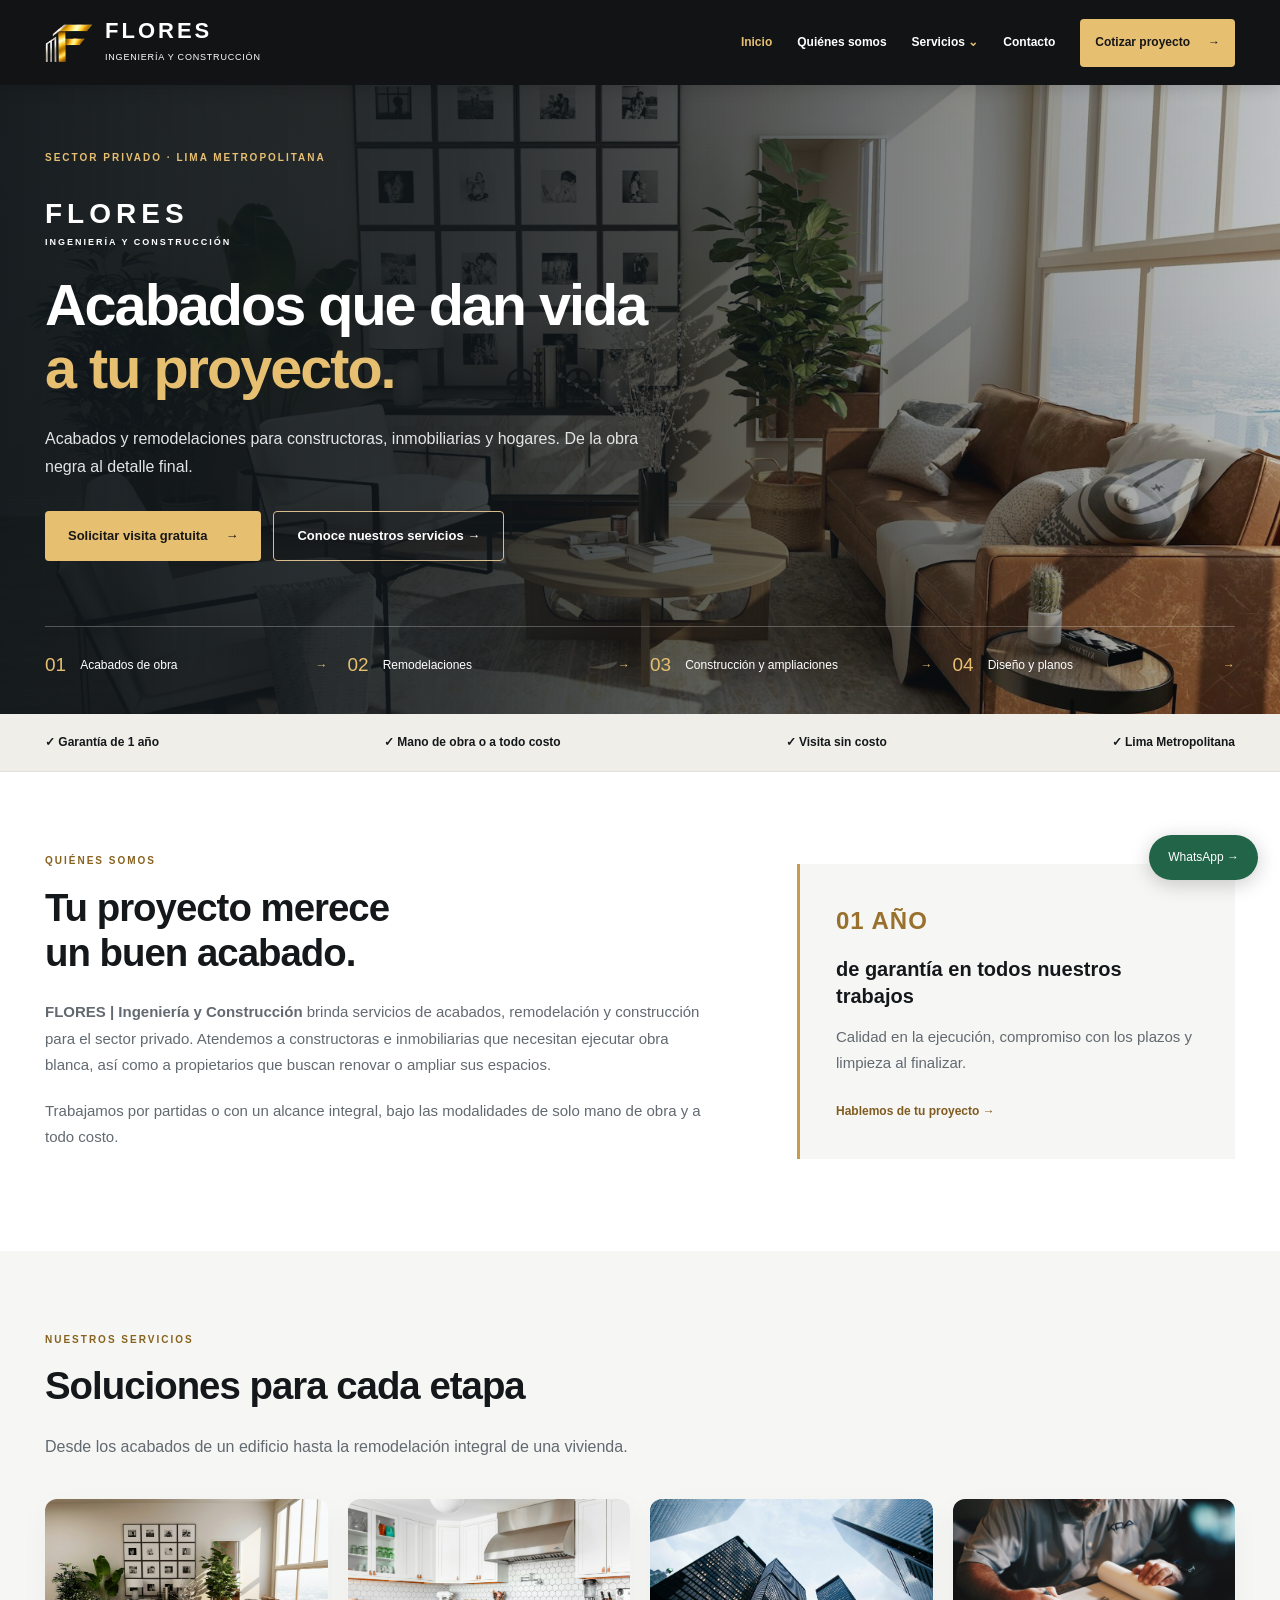
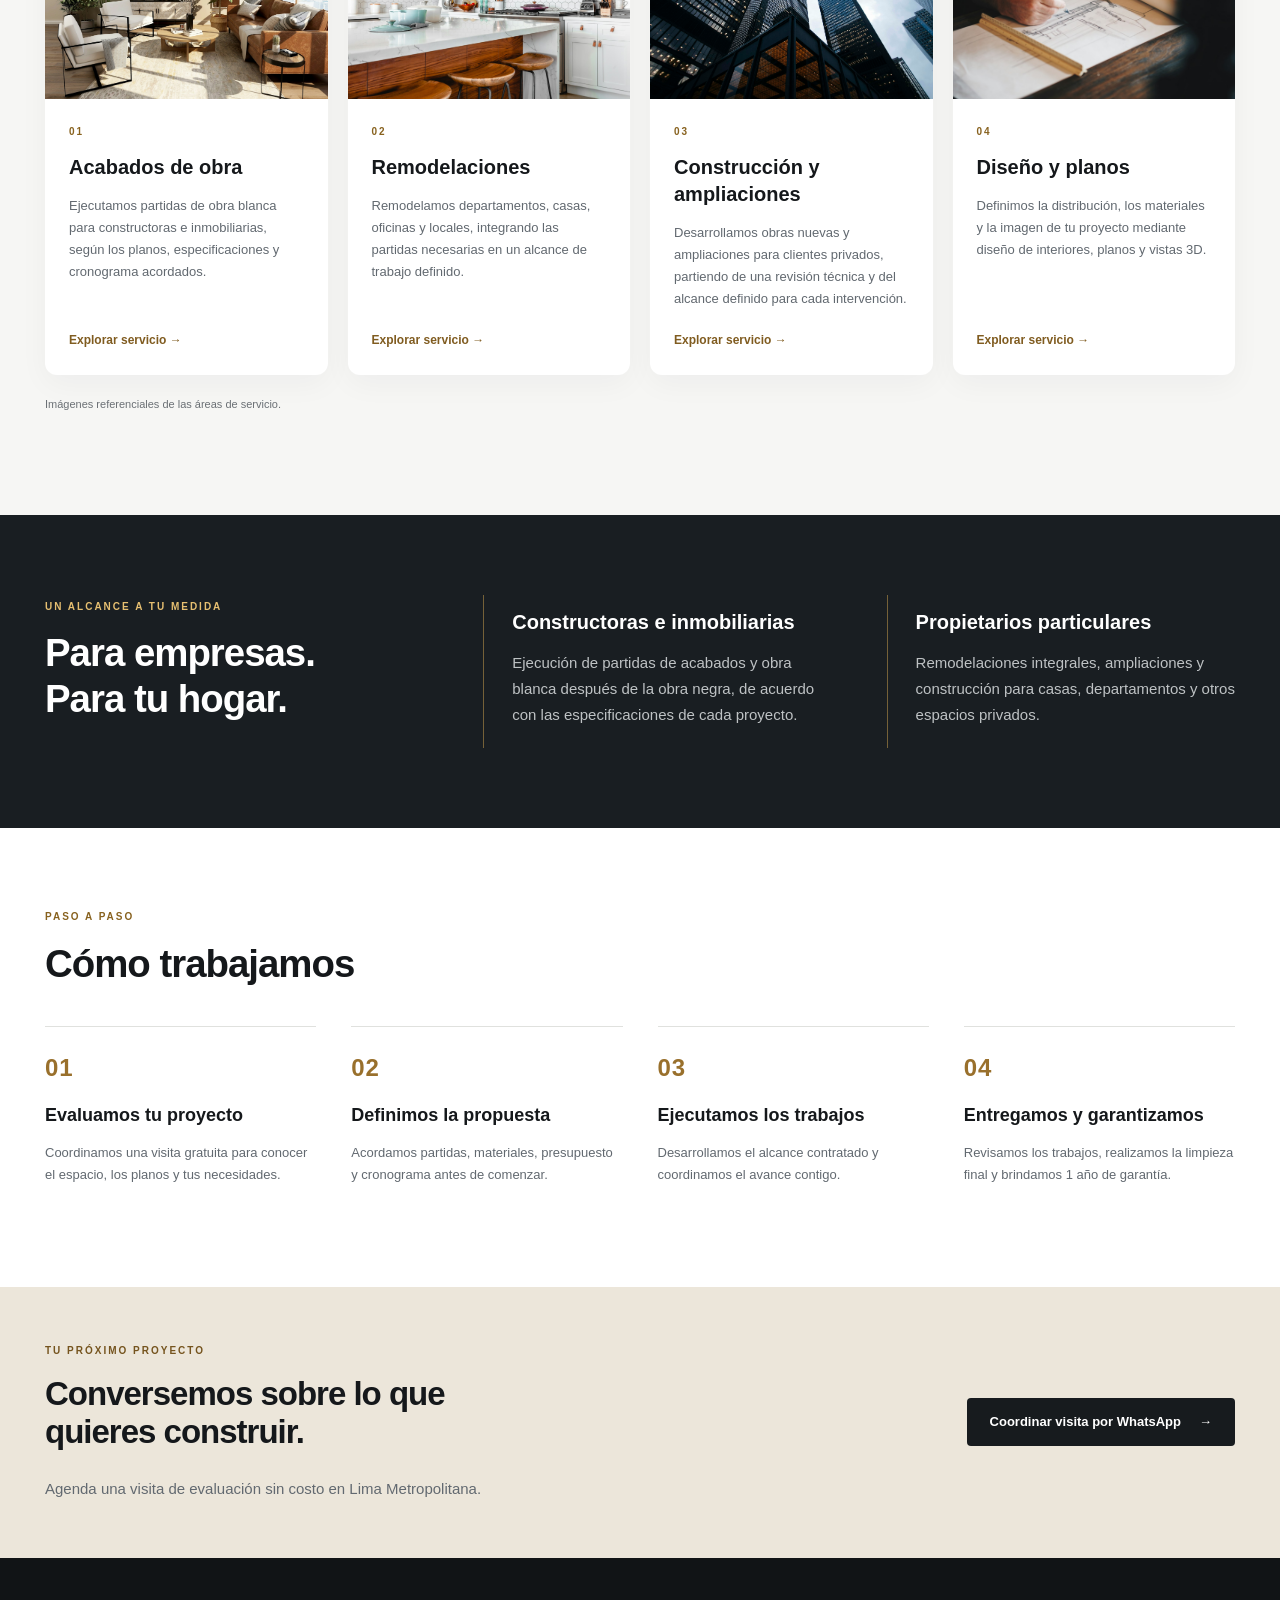
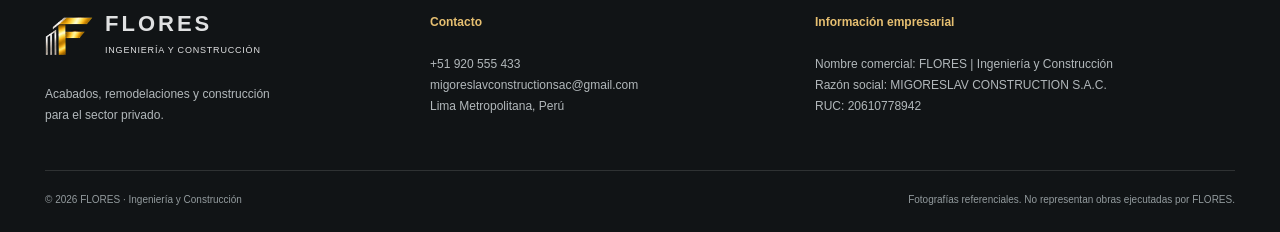
==== index.html @ 744d258e "Add files via upload" ====
<!doctype html><html lang="es"><head><meta charset="utf-8"><meta name="viewport" content="width=device-width, initial-scale=1"><meta name="theme-color" content="#15181b"><title>Acabados y remodelaciones en Lima | FLORES Ingeniería y Construcción</title><meta name="description" content="Acabados de obra, remodelaciones y construcción en Lima Metropolitana. Mano de obra o a todo costo. Visita gratuita y garantía de 1 año."><link rel="icon" href="assets/favicon.png"><link rel="stylesheet" href="styles.css"><script src="script.js" defer></script></head><body><a class="skip" href="#contenido">Saltar al contenido</a><header><div class="wrap nav"><a class="brand" href="index.html" aria-label="FLORES, inicio"><img src="assets/logo-f-isotipo.webp" alt="Isotipo original de FLORES" width="48" height="56"><span><b>FLORES</b><small>INGENIERÍA Y CONSTRUCCIÓN</small></span></a><button class="menu" aria-expanded="false" aria-controls="nav" aria-label="Abrir menú">☰</button><nav id="nav" aria-label="Navegación principal"><a href="index.html" aria-current=page>Inicio</a><a href="index.html#nosotros">Quiénes somos</a><details><summary>Servicios</summary><div class="dropdown"><a href="acabados.html">Acabados de obra</a><a href="remodelaciones.html">Remodelaciones</a><a href="construccion.html">Construcción y ampliaciones</a><a href="diseno.html">Diseño y planos</a></div></details><a href="contacto.html" >Contacto</a><a class="btn gold small" href="https://wa.me/51920555433?text=Hola%2C%20quisiera%20coordinar%20una%20visita%20gratuita%20para%20mi%20proyecto." target="_blank" rel="noopener noreferrer">Cotizar proyecto <span aria-hidden="true">→</span></a></nav></div></header><main id="contenido"><section class="hero" style="--photo:url(assets/interior.jpg)"><div class="wrap hero-inner"><span class="eyebrow">SECTOR PRIVADO · LIMA METROPOLITANA</span><div class="hero-brand">FLORES<small>INGENIERÍA Y CONSTRUCCIÓN</small></div><h1>Acabados que dan vida<br><em>a tu proyecto.</em></h1><p>Acabados y remodelaciones para constructoras, inmobiliarias y hogares. De la obra negra al detalle final.</p><div class="actions"><a class="btn gold" href="https://wa.me/51920555433?text=Hola%2C%20quisiera%20coordinar%20una%20visita%20gratuita%20para%20mi%20proyecto." target="_blank" rel="noopener noreferrer">Solicitar visita gratuita <span aria-hidden="true">→</span></a><a class="btn outline" href="#servicios">Conoce nuestros servicios →</a></div><div class="hero-tags"><a href="acabados.html"><span>01</span>Acabados de obra <b>→</b></a><a href="remodelaciones.html"><span>02</span>Remodelaciones <b>→</b></a><a href="construccion.html"><span>03</span>Construcción y ampliaciones <b>→</b></a><a href="diseno.html"><span>04</span>Diseño y planos <b>→</b></a></div></div></section><div class="trust"><div class="wrap"><span>✓ Garantía de 1 año</span><span>✓ Mano de obra o a todo costo</span><span>✓ Visita sin costo</span><span>✓ Lima Metropolitana</span></div></div><section class="section" id="nosotros"><div class="wrap about"><div><span class="eyebrow dark">QUIÉNES SOMOS</span><h2>Tu proyecto merece<br>un buen acabado.</h2><p><strong>FLORES | Ingeniería y Construcción</strong> brinda servicios de acabados, remodelación y construcción para el sector privado. Atendemos a constructoras e inmobiliarias que necesitan ejecutar obra blanca, así como a propietarios que buscan renovar o ampliar sus espacios.</p><p>Trabajamos por partidas o con un alcance integral, bajo las modalidades de solo mano de obra y a todo costo.</p></div><aside><span class="number">01 AÑO</span><h3>de garantía en todos nuestros trabajos</h3><p>Calidad en la ejecución, compromiso con los plazos y limpieza al finalizar.</p><a class="more" href="contacto.html">Hablemos de tu proyecto →</a></aside></div></section><section class="section soft" id="servicios"><div class="wrap"><span class="eyebrow dark">NUESTROS SERVICIOS</span><h2>Soluciones para cada etapa</h2><p class="intro">Desde los acabados de un edificio hasta la remodelación integral de una vivienda.</p><div class="cards"><a class="card" href="acabados.html"><img src="assets/interior.jpg" alt="Fotografía referencial de acabados de obra" width="800" height="600" loading="lazy"><div class="card-body"><span class="eyebrow dark">01</span><h3>Acabados de obra</h3><p>Ejecutamos partidas de obra blanca para constructoras e inmobiliarias, según los planos, especificaciones y cronograma acordados.</p><span class="more">Explorar servicio →</span></div></a><a class="card" href="remodelaciones.html"><img src="assets/cocina.jpg" alt="Fotografía referencial de remodelaciones" width="800" height="600" loading="lazy"><div class="card-body"><span class="eyebrow dark">02</span><h3>Remodelaciones</h3><p>Remodelamos departamentos, casas, oficinas y locales, integrando las partidas necesarias en un alcance de trabajo definido.</p><span class="more">Explorar servicio →</span></div></a><a class="card" href="construccion.html"><img src="assets/edificio.jpg" alt="Fotografía referencial de construcción y ampliaciones" width="800" height="600" loading="lazy"><div class="card-body"><span class="eyebrow dark">03</span><h3>Construcción y ampliaciones</h3><p>Desarrollamos obras nuevas y ampliaciones para clientes privados, partiendo de una revisión técnica y del alcance definido para cada intervención.</p><span class="more">Explorar servicio →</span></div></a><a class="card" href="diseno.html"><img src="assets/diseno.jpg" alt="Fotografía referencial de diseño y planos" width="800" height="600" loading="lazy"><div class="card-body"><span class="eyebrow dark">04</span><h3>Diseño y planos</h3><p>Definimos la distribución, los materiales y la imagen de tu proyecto mediante diseño de interiores, planos y vistas 3D.</p><span class="more">Explorar servicio →</span></div></a></div><p class="note">Imágenes referenciales de las áreas de servicio.</p></div></section><section class="section dark-section"><div class="wrap audience"><div><span class="eyebrow">UN ALCANCE A TU MEDIDA</span><h2>Para empresas.<br>Para tu hogar.</h2></div><article><h3>Constructoras e inmobiliarias</h3><p>Ejecución de partidas de acabados y obra blanca después de la obra negra, de acuerdo con las especificaciones de cada proyecto.</p></article><article><h3>Propietarios particulares</h3><p>Remodelaciones integrales, ampliaciones y construcción para casas, departamentos y otros espacios privados.</p></article></div></section><section class="section"><div class="wrap"><span class="eyebrow dark">PASO A PASO</span><h2>Cómo trabajamos</h2><div class="steps"><article><span class="number">01</span><h3>Evaluamos tu proyecto</h3><p>Coordinamos una visita gratuita para conocer el espacio, los planos y tus necesidades.</p></article><article><span class="number">02</span><h3>Definimos la propuesta</h3><p>Acordamos partidas, materiales, presupuesto y cronograma antes de comenzar.</p></article><article><span class="number">03</span><h3>Ejecutamos los trabajos</h3><p>Desarrollamos el alcance contratado y coordinamos el avance contigo.</p></article><article><span class="number">04</span><h3>Entregamos y garantizamos</h3><p>Revisamos los trabajos, realizamos la limpieza final y brindamos 1 año de garantía.</p></article></div></div></section><section class="cta"><div class="wrap cta-inner"><div><span class="eyebrow">TU PRÓXIMO PROYECTO</span><h2>Conversemos sobre lo que<br>quieres construir.</h2><p>Agenda una visita de evaluación sin costo en Lima Metropolitana.</p></div><a class="btn gold" href="https://wa.me/51920555433?text=Hola%2C%20quisiera%20coordinar%20una%20visita%20gratuita%20para%20mi%20proyecto." target="_blank" rel="noopener noreferrer">Coordinar visita por WhatsApp <span aria-hidden="true">→</span></a></div></section></main><footer><div class="wrap foot"><div><a class="brand" href="index.html"><img src="assets/logo-f-isotipo.webp" alt="Isotipo original de FLORES" width="48" height="56"><span><b>FLORES</b><small>INGENIERÍA Y CONSTRUCCIÓN</small></span></a><p>Acabados, remodelaciones y construcción<br>para el sector privado.</p></div><div><b>Contacto</b><p><a href="tel:+51920555433">+51 920 555 433</a><br><a class="email" href="mailto:migoreslavconstructionsac@gmail.com">migoreslavconstructionsac@gmail.com</a><br>Lima Metropolitana, Perú</p></div><div><b>Información empresarial</b><p>Nombre comercial: FLORES | Ingeniería y Construcción<br>Razón social: MIGORESLAV CONSTRUCTION S.A.C.<br>RUC: 20610778942</p></div></div><div class="wrap foot-bottom">© 2026 FLORES · Ingeniería y Construcción<span>Fotografías referenciales. No representan obras ejecutadas por FLORES.</span></div></footer><a class="floating" href="https://wa.me/51920555433?text=Hola%2C%20quisiera%20cotizar%20un%20proyecto." target="_blank" rel="noopener noreferrer" aria-label="Consultar por WhatsApp">WhatsApp →</a></body></html>
---- styles.css ----
:root{--ink:#15181b;--gold:#c69b4c;--light:#e6bf71;--muted:#626970;--paper:#f6f6f4;--line:#e0e1de}*{box-sizing:border-box}html{scroll-behavior:smooth;scroll-padding-top:100px}body{margin:0;color:var(--ink);background:white;font:15px/1.75 'Montserrat','Segoe UI',Arial,sans-serif}a{color:inherit;text-decoration:none}img{max-width:100%;display:block}button,input,select,textarea{font:inherit}button,a,input,select,textarea,summary{-webkit-tap-highlight-color:transparent}a:focus-visible,button:focus-visible,summary:focus-visible,input:focus-visible,select:focus-visible,textarea:focus-visible{outline:3px solid var(--gold);outline-offset:4px}button,summary{cursor:pointer}.wrap{width:min(1190px,calc(100% - 56px));margin:auto}.skip{position:absolute;left:-9999px;z-index:100;background:#fff;padding:12px}.skip:focus{left:12px}header{position:sticky;top:0;z-index:30;background:#111315;color:white;box-shadow:0 3px 15px #0002}.nav{display:flex;align-items:center;justify-content:space-between;min-height:85px;gap:25px}.brand{display:flex;align-items:center;gap:12px;flex-shrink:0}.brand img{object-fit:contain}.brand b{display:block;font-size:22px;line-height:1.1;letter-spacing:3px}.brand small{display:block;font-size:9px;letter-spacing:.8px;margin-top:7px}nav{display:flex;align-items:center;gap:25px;font-size:12px;font-weight:650}nav>a:hover,nav>a[aria-current],nav summary:hover{color:var(--light)}nav details{position:relative}nav summary{list-style:none}nav summary::after{content:' ⌄';color:var(--light)}.dropdown{position:absolute;top:35px;left:-20px;background:#202428;min-width:250px;border-top:2px solid var(--gold);box-shadow:0 12px 30px #0004;padding:12px}.dropdown a{display:block;padding:10px}.dropdown a:hover{background:#ffffff0d;color:var(--light)}.menu{display:none;background:none;color:white;border:1px solid #777;border-radius:4px;font-size:25px;width:44px;height:44px}.btn{display:inline-flex;align-items:center;justify-content:center;gap:18px;padding:15px 23px;border-radius:4px;font-size:13px;font-weight:700;border:0;line-height:1.4;min-height:48px;transition:background .2s,transform .2s}.btn:hover{transform:translateY(-2px)}.gold{background:var(--light);color:#171717}.gold:hover{background:#f1cb86}.small{padding:11px 15px;font-size:12px}.outline{border:1px solid #d8bc8b;color:white;background:#15181b55}.hero{position:relative;background:#171a1c;color:white;isolation:isolate}.hero:before{content:'';position:absolute;inset:0;z-index:-1;background-image:linear-gradient(90deg,#11171bf5 0%,#11171bd9 36%,#11171b40 100%),var(--photo);background-size:cover;background-position:center}.hero-inner{padding:64px 0 36px}.eyebrow{display:block;color:var(--light);font-size:10px;letter-spacing:2px;font-weight:800;text-transform:uppercase}.eyebrow.dark{color:#88621f}.hero-brand{font-size:28px;font-weight:800;letter-spacing:5px;margin-top:30px;line-height:1.2}.hero-brand small{display:block;font-size:9px;letter-spacing:2px;margin-top:7px}.hero h1{font-size:clamp(36px,4.5vw,61px);line-height:1.1;letter-spacing:-2px;max-width:830px;margin:26px 0 24px}.hero h1 em{font-style:normal;color:var(--light)}.hero p{max-width:600px;color:#e3e5e5;font-size:16px}.actions{display:flex;flex-wrap:wrap;gap:12px;margin-top:30px}.hero-tags{display:grid;grid-template-columns:repeat(4,1fr);gap:20px;margin-top:65px;border-top:1px solid #ffffff42;padding-top:25px}.hero-tags a{display:flex;align-items:center;gap:14px;font-size:12px;line-height:1.4}.hero-tags a:hover{color:var(--light)}.hero-tags span{color:var(--light);font-size:19px}.hero-tags b{margin-left:auto;color:var(--light)}.trust{background:#efeee9;border-bottom:1px solid var(--line)}.trust>.wrap{display:flex;justify-content:space-between;gap:15px;padding-block:18px;font-size:12px;font-weight:600}.section{padding:80px 0}.soft{background:var(--paper)}h2{font-size:clamp(28px,3vw,39px);line-height:1.18;letter-spacing:-1px;margin:15px 0 24px}h3{font-size:20px;line-height:1.35;margin:14px 0}p{color:var(--muted);margin:0 0 20px}.intro{max-width:790px;font-size:16px}.about{display:grid;grid-template-columns:1.5fr 1fr;gap:95px;align-items:center}.about aside{padding:36px;border-left:3px solid var(--gold);background:var(--paper)}.number{font-size:24px;color:#99702c;font-weight:700;letter-spacing:1px}.more{font-size:12px;font-weight:750;color:#805c20}.cards{display:grid;grid-template-columns:repeat(4,minmax(0,1fr));gap:20px;margin-top:38px}.card{display:flex;flex-direction:column;background:#fff;border-radius:12px;overflow:hidden;box-shadow:0 9px 30px #18252c0a;transition:transform .2s}.card:hover{transform:translateY(-5px)}.card img{width:100%;height:200px;object-fit:cover}.card-body{padding:24px;display:flex;flex-direction:column;flex:1}.card-body h3{font-size:20px}.card-body p{font-size:13px;line-height:1.7}.card-body .more{margin-top:auto}.note{font-size:11px;color:#6b7075;margin-top:20px}.dark-section{background:#191e22;color:white}.dark-section p{color:#bec2c4}.audience{display:grid;grid-template-columns:1.1fr 1fr 1fr;gap:55px;align-items:center}.audience article{border-left:1px solid #c69b4c88;padding-left:28px}.steps{display:grid;grid-template-columns:repeat(4,1fr);gap:35px;margin-top:40px}.steps article{border-top:1px solid var(--line);padding-top:20px}.steps h3{font-size:18px}.steps p{font-size:13px}.cta{background:#ece6da;padding:55px 0}.cta-inner{display:flex;justify-content:space-between;align-items:center;gap:40px}.cta .eyebrow{color:#75541e}.cta h2{font-size:33px}.cta p{margin:0}.cta .btn{background:#171b1e;color:white;flex-shrink:0}footer{background:#111416;color:#e0e1e2;padding:50px 0 24px}footer p{font-size:12px;color:#b2b8bb;margin-top:20px}.foot{display:grid;grid-template-columns:1fr 1fr 1.2fr;gap:35px}.foot>div>b{font-size:12px;color:var(--light)}.foot-bottom{border-top:1px solid #ffffff20;padding-top:20px;margin-top:24px;display:flex;justify-content:space-between;gap:20px;font-size:10px;color:#939b9e}.floating{position:fixed;right:22px;bottom:20px;z-index:25;background:#216447;color:white;padding:12px 19px;border-radius:30px;font-size:12px;box-shadow:0 4px 20px #0003}.subhero .hero-inner{padding:50px 0 70px}.subhero h1{max-width:850px}.breadcrumb{display:block;font-size:11px;color:#d0d1cd;margin-bottom:35px}.parts{display:grid;grid-template-columns:repeat(3,1fr);gap:25px;margin-top:40px}.parts article{padding:28px;border:1px solid var(--line);border-radius:9px}.parts p{font-size:14px;margin:0}.modes{display:grid;grid-template-columns:1.2fr 1fr 1fr;gap:40px}.modes article{padding-left:25px;border-left:2px solid var(--gold)}.contact-top{background:#eeeae2}.contact-top h1{font-size:clamp(36px,4.3vw,57px);line-height:1.12;letter-spacing:-1.5px;margin:20px 0}.contact-grid{display:grid;grid-template-columns:1fr 1fr;gap:80px}.phone{font-size:30px;display:block;margin-bottom:20px;font-weight:700}.contact-grid .btn{margin-bottom:25px}.email{overflow-wrap:anywhere}form{background:var(--paper);border:1px solid var(--line);padding:30px;border-radius:10px}form h3{margin-top:0}form p{font-size:13px}label{display:block;font-size:12px;font-weight:700;margin:13px 0 6px}input,select,textarea{width:100%;border:1px solid #c8cbca;padding:11px;border-radius:4px;background:white;color:#15181b}textarea{resize:vertical}form .btn{margin:20px 0 0!important}form .note{margin-bottom:0}.faq{max-width:850px}.faq details{border-bottom:1px solid #cfd1ce;padding:20px 0}.faq summary{font-weight:650}.faq p{margin:15px 0 0}.contact-body{padding-top:60px}
@media(min-width:1600px){.hero-inner{padding-top:95px}.hero-tags{margin-top:80px}}@media(max-width:1050px){nav{gap:15px}.cards{grid-template-columns:repeat(2,1fr)}.card img{height:240px}.about{gap:45px}.foot{grid-template-columns:1fr 1fr}.foot>div:last-child{grid-column:1/-1}.audience{gap:25px}.brand b{font-size:20px}.brand small{font-size:8px}.contact-grid{gap:35px}}@media(max-width:800px){.menu{display:block}nav{display:none;position:absolute;top:85px;left:0;right:0;background:#171b1e;padding:20px 28px;max-height:calc(100dvh - 85px);overflow:auto}nav.open{display:flex;flex-direction:column;align-items:stretch;gap:8px}nav>a,nav summary{padding:10px}nav .dropdown{position:static;box-shadow:none;margin-top:10px}.hero-tags{grid-template-columns:1fr 1fr}.trust>.wrap{display:grid;grid-template-columns:1fr 1fr}.about,.audience,.modes{grid-template-columns:1fr;gap:30px}.about aside{max-width:600px}.steps,.parts{grid-template-columns:1fr 1fr}.cta-inner{align-items:flex-start;flex-direction:column;gap:20px}.contact-grid{grid-template-columns:1fr}.hero h1{letter-spacing:-1px}.hero:before{background-image:linear-gradient(90deg,#11171bec,#11171b88),var(--photo)}}@media(max-width:500px){.wrap{width:calc(100% - 36px)}.section{padding:55px 0}.hero-inner{padding-top:42px}.hero-brand{font-size:24px}.hero h1{font-size:38px}.hero-tags{gap:22px 17px;margin-top:40px}.hero-tags a{font-size:11px}.hero-tags span{font-size:17px}.hero-tags b{display:none}.cards,.parts,.steps,.foot{grid-template-columns:1fr}.card img{height:220px}.steps{gap:20px}.steps article{padding-top:15px}.foot>div:last-child{grid-column:auto}.foot-bottom{flex-direction:column;padding-bottom:45px}.about aside{padding:25px}.cta h2{font-size:29px}form{padding:22px}.trust>.wrap{font-size:10px;gap:10px}.floating{right:12px;bottom:12px}.subhero h1{font-size:36px}.contact-top h1{font-size:37px}.phone{font-size:27px}}
@media(prefers-reduced-motion:reduce){html{scroll-behavior:auto}*{transition:none!important}}
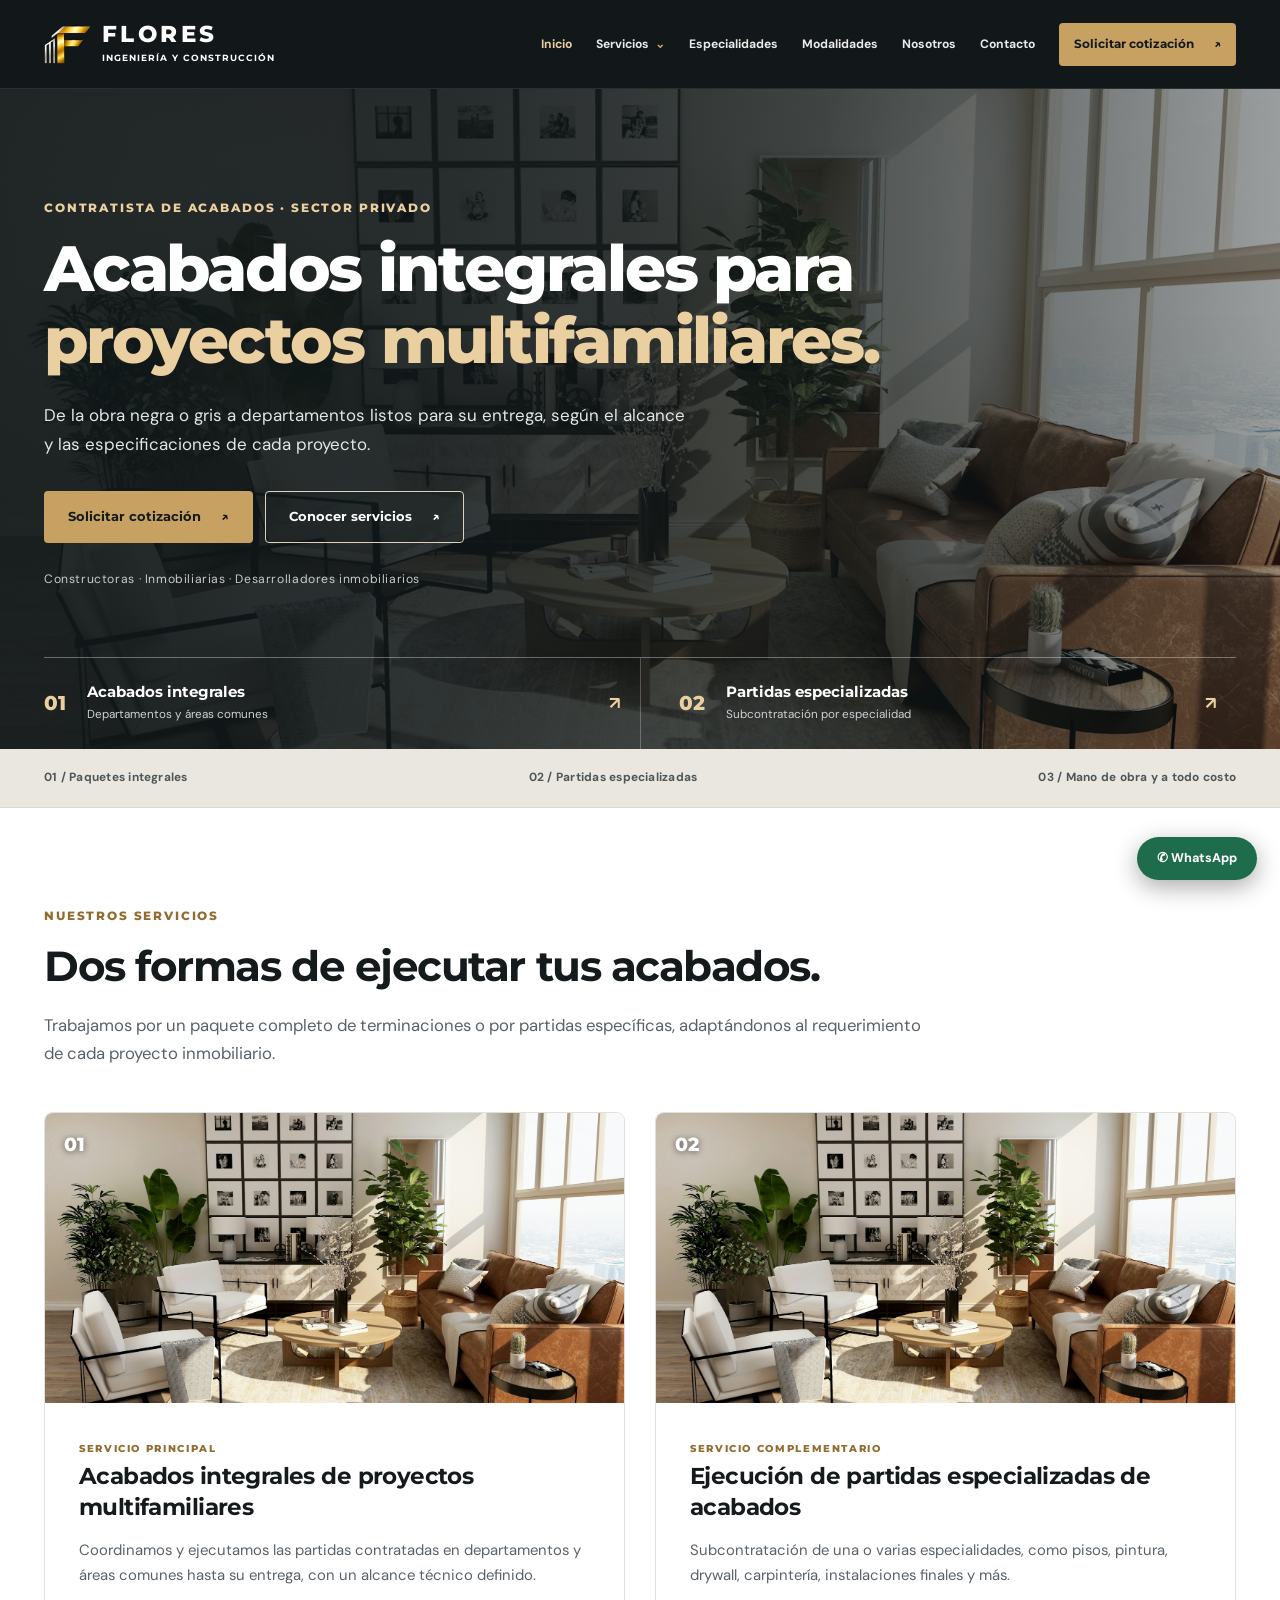
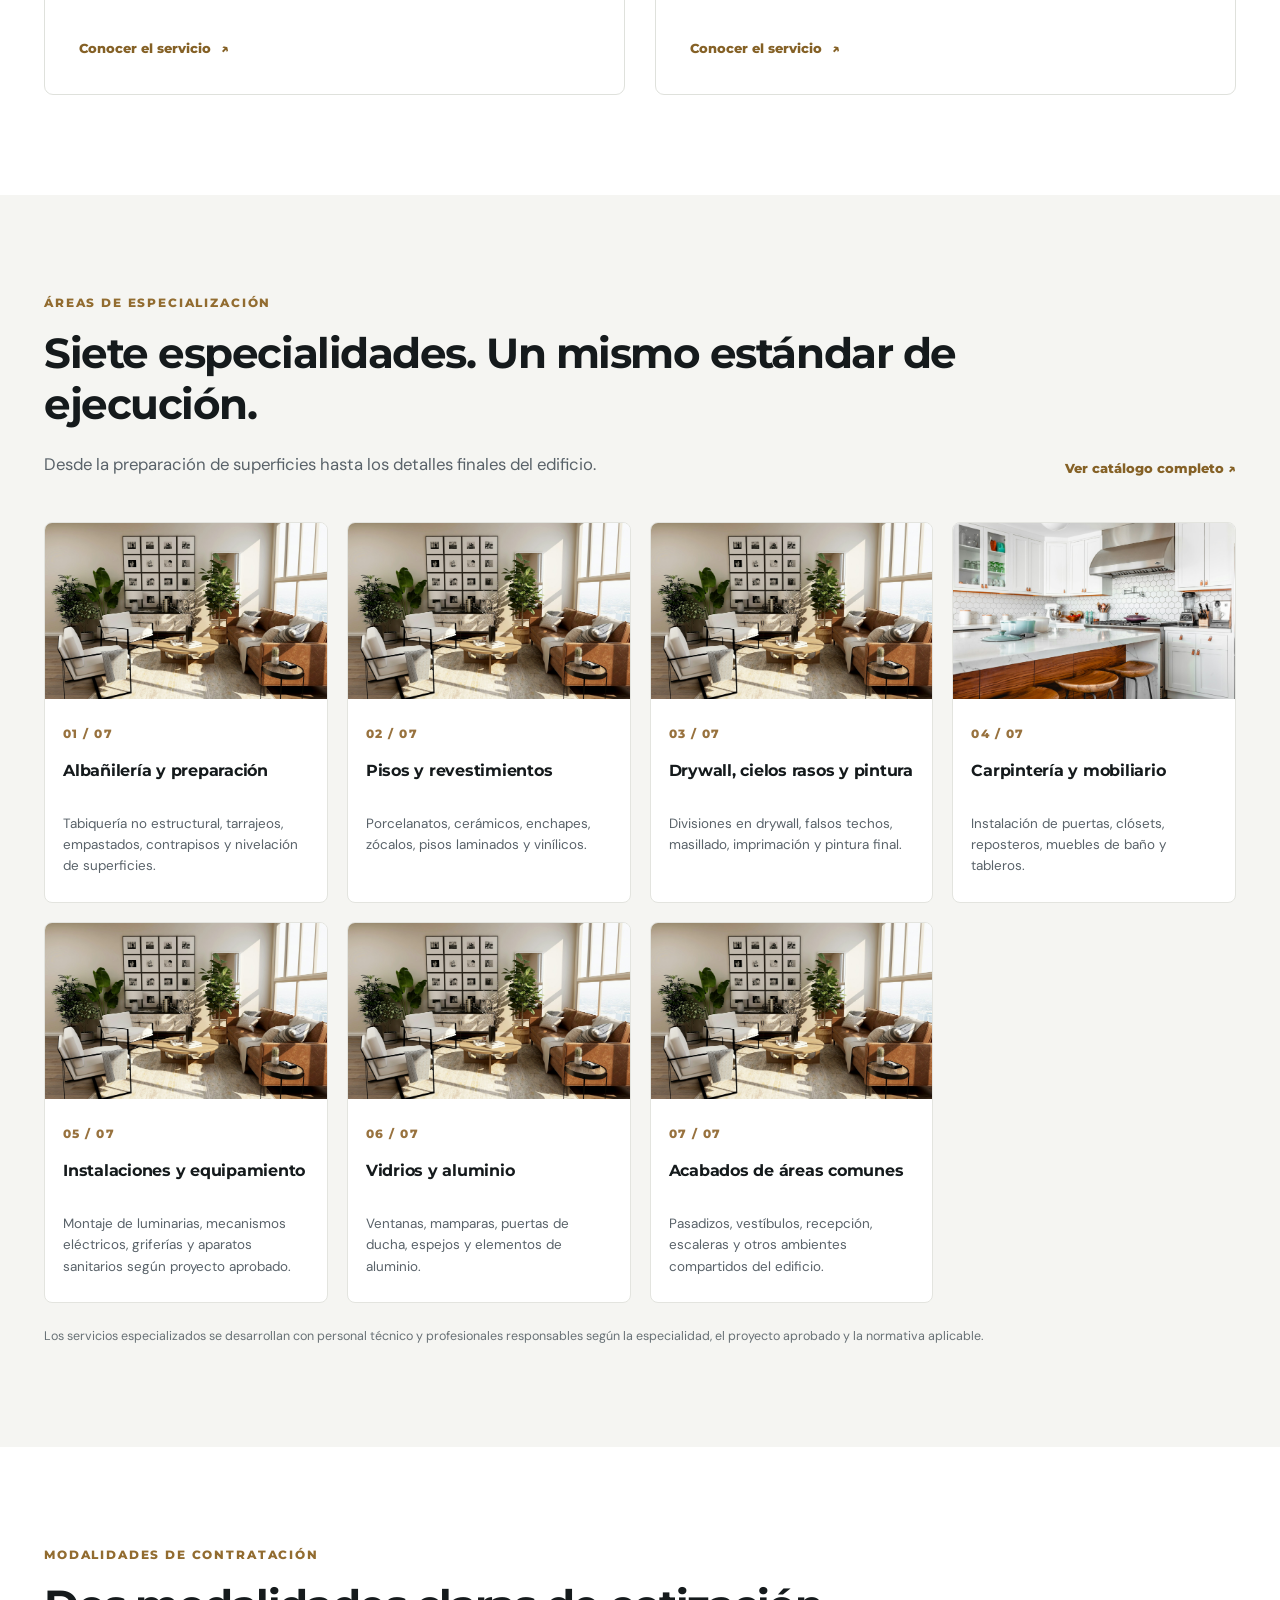
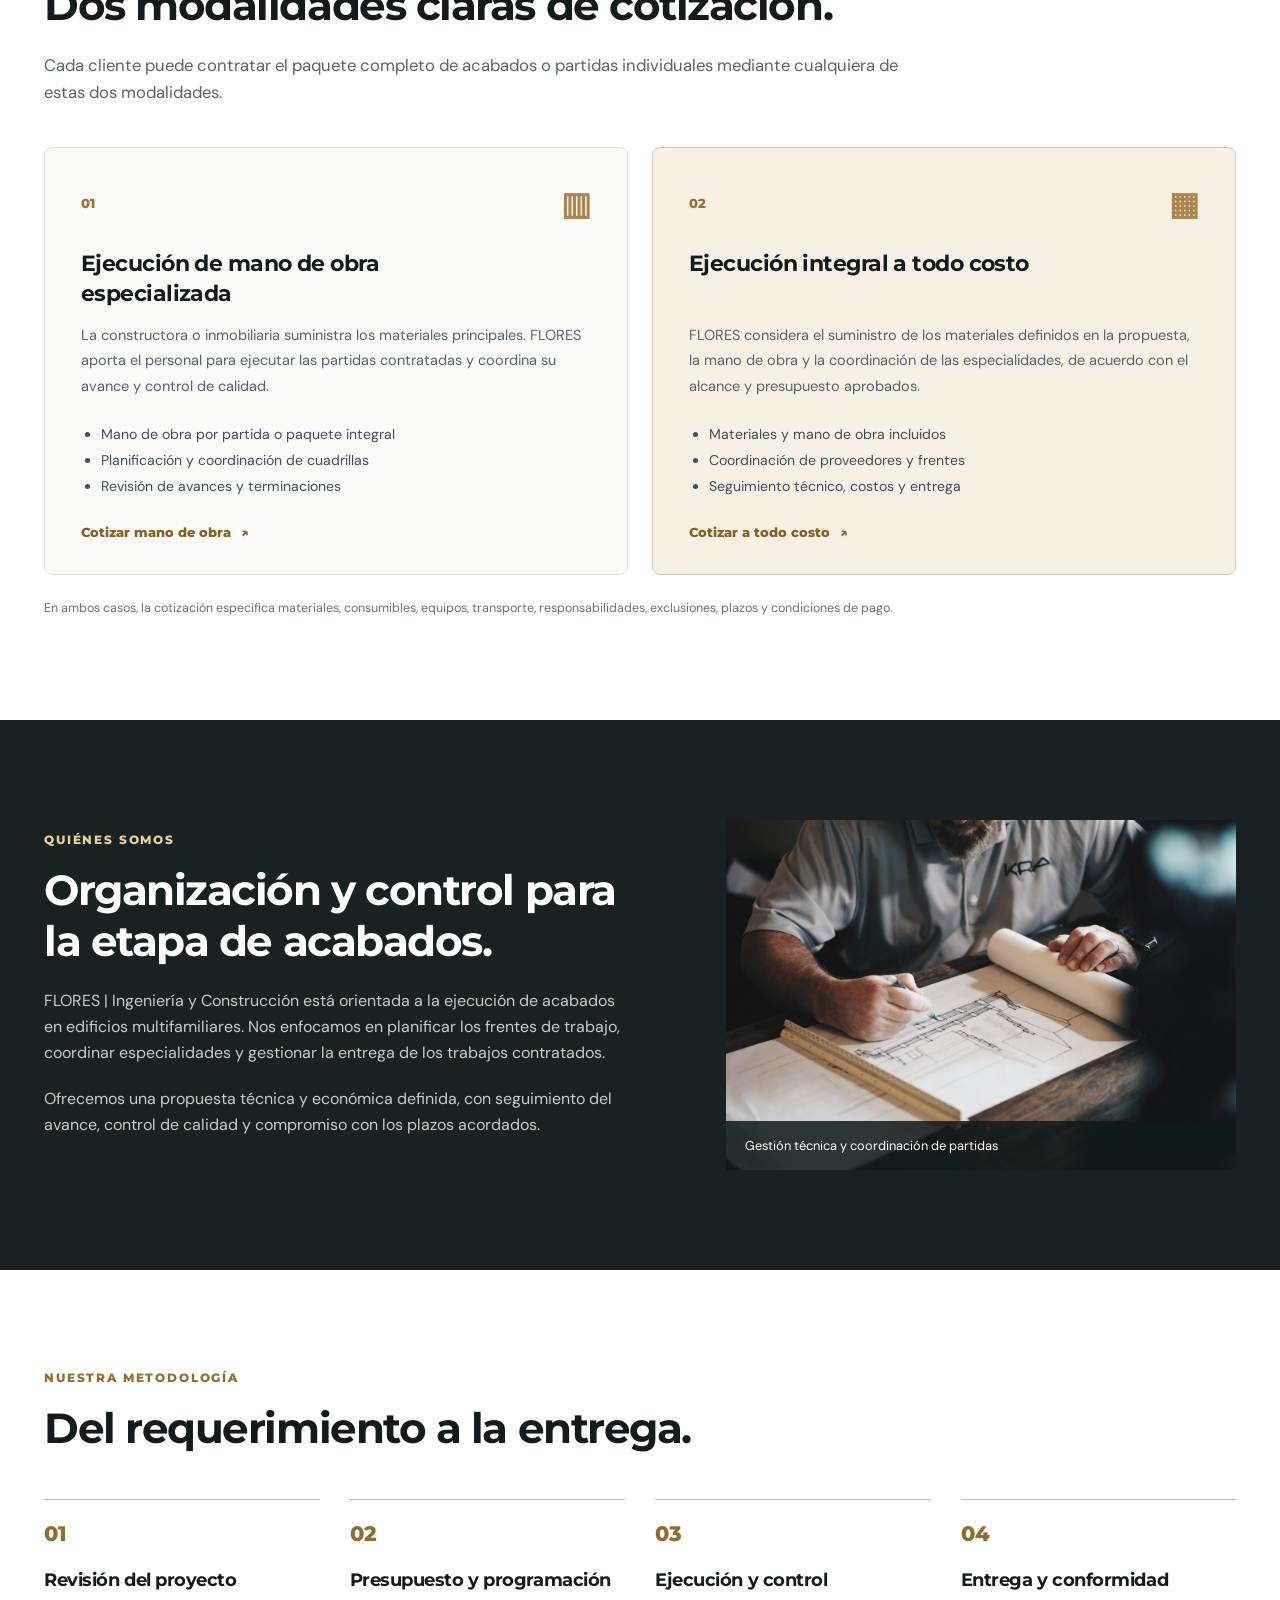
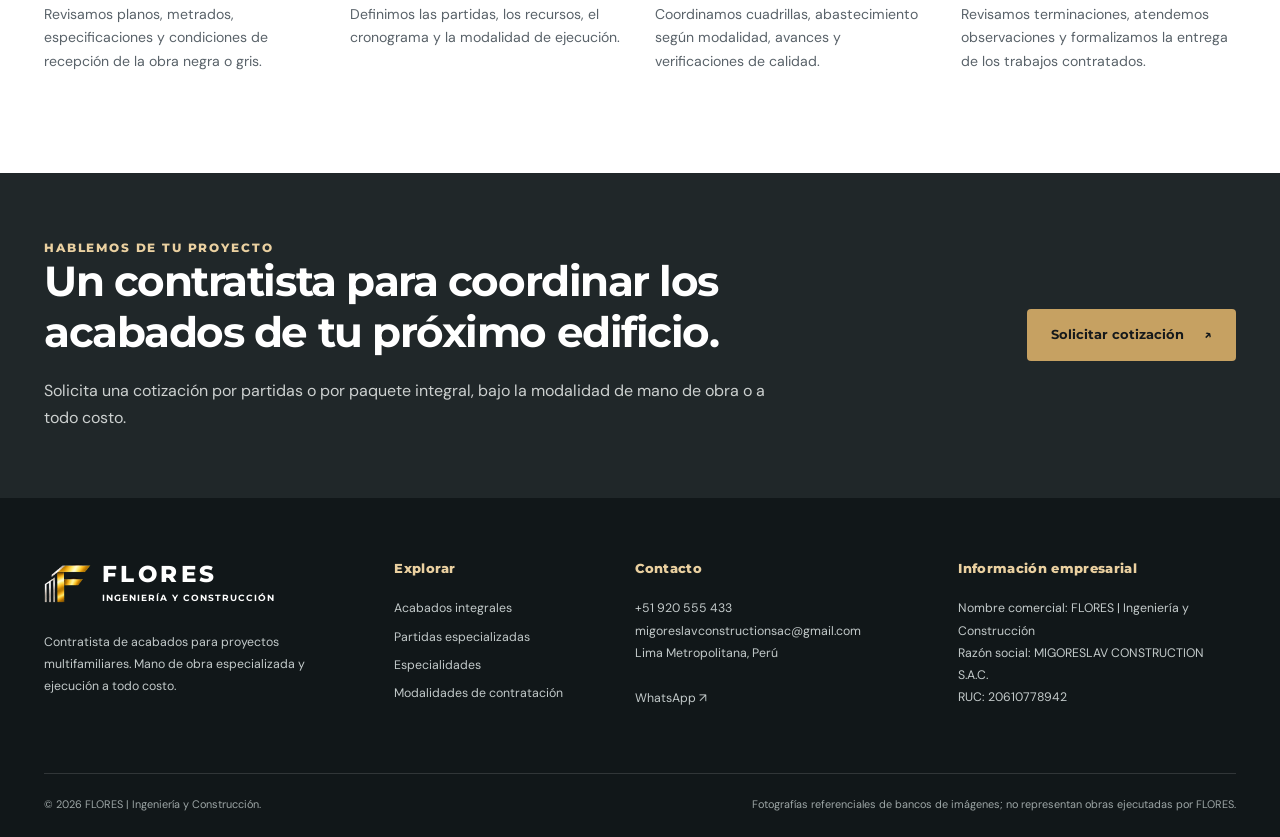
==== commit 1cd34be7: "Add files via upload" ====
--- a/index.html
+++ b/index.html
@@ -1 +1,7 @@
-<!doctype html><html lang="es"><head><meta charset="utf-8"><meta name="viewport" content="width=device-width, initial-scale=1"><meta name="theme-color" content="#15181b"><title>Acabados y remodelaciones en Lima | FLORES Ingeniería y Construcción</title><meta name="description" content="Acabados de obra, remodelaciones y construcción en Lima Metropolitana. Mano de obra o a todo costo. Visita gratuita y garantía de 1 año."><link rel="icon" href="assets/favicon.png"><link rel="stylesheet" href="styles.css"><script src="script.js" defer></script></head><body><a class="skip" href="#contenido">Saltar al contenido</a><header><div class="wrap nav"><a class="brand" href="index.html" aria-label="FLORES, inicio"><img src="assets/logo-f-isotipo.webp" alt="Isotipo original de FLORES" width="48" height="56"><span><b>FLORES</b><small>INGENIERÍA Y CONSTRUCCIÓN</small></span></a><button class="menu" aria-expanded="false" aria-controls="nav" aria-label="Abrir menú">☰</button><nav id="nav" aria-label="Navegación principal"><a href="index.html" aria-current=page>Inicio</a><a href="index.html#nosotros">Quiénes somos</a><details><summary>Servicios</summary><div class="dropdown"><a href="acabados.html">Acabados de obra</a><a href="remodelaciones.html">Remodelaciones</a><a href="construccion.html">Construcción y ampliaciones</a><a href="diseno.html">Diseño y planos</a></div></details><a href="contacto.html" >Contacto</a><a class="btn gold small" href="https://wa.me/51920555433?text=Hola%2C%20quisiera%20coordinar%20una%20visita%20gratuita%20para%20mi%20proyecto." target="_blank" rel="noopener noreferrer">Cotizar proyecto <span aria-hidden="true">→</span></a></nav></div></header><main id="contenido"><section class="hero" style="--photo:url(assets/interior.jpg)"><div class="wrap hero-inner"><span class="eyebrow">SECTOR PRIVADO · LIMA METROPOLITANA</span><div class="hero-brand">FLORES<small>INGENIERÍA Y CONSTRUCCIÓN</small></div><h1>Acabados que dan vida<br><em>a tu proyecto.</em></h1><p>Acabados y remodelaciones para constructoras, inmobiliarias y hogares. De la obra negra al detalle final.</p><div class="actions"><a class="btn gold" href="https://wa.me/51920555433?text=Hola%2C%20quisiera%20coordinar%20una%20visita%20gratuita%20para%20mi%20proyecto." target="_blank" rel="noopener noreferrer">Solicitar visita gratuita <span aria-hidden="true">→</span></a><a class="btn outline" href="#servicios">Conoce nuestros servicios →</a></div><div class="hero-tags"><a href="acabados.html"><span>01</span>Acabados de obra <b>→</b></a><a href="remodelaciones.html"><span>02</span>Remodelaciones <b>→</b></a><a href="construccion.html"><span>03</span>Construcción y ampliaciones <b>→</b></a><a href="diseno.html"><span>04</span>Diseño y planos <b>→</b></a></div></div></section><div class="trust"><div class="wrap"><span>✓ Garantía de 1 año</span><span>✓ Mano de obra o a todo costo</span><span>✓ Visita sin costo</span><span>✓ Lima Metropolitana</span></div></div><section class="section" id="nosotros"><div class="wrap about"><div><span class="eyebrow dark">QUIÉNES SOMOS</span><h2>Tu proyecto merece<br>un buen acabado.</h2><p><strong>FLORES | Ingeniería y Construcción</strong> brinda servicios de acabados, remodelación y construcción para el sector privado. Atendemos a constructoras e inmobiliarias que necesitan ejecutar obra blanca, así como a propietarios que buscan renovar o ampliar sus espacios.</p><p>Trabajamos por partidas o con un alcance integral, bajo las modalidades de solo mano de obra y a todo costo.</p></div><aside><span class="number">01 AÑO</span><h3>de garantía en todos nuestros trabajos</h3><p>Calidad en la ejecución, compromiso con los plazos y limpieza al finalizar.</p><a class="more" href="contacto.html">Hablemos de tu proyecto →</a></aside></div></section><section class="section soft" id="servicios"><div class="wrap"><span class="eyebrow dark">NUESTROS SERVICIOS</span><h2>Soluciones para cada etapa</h2><p class="intro">Desde los acabados de un edificio hasta la remodelación integral de una vivienda.</p><div class="cards"><a class="card" href="acabados.html"><img src="assets/interior.jpg" alt="Fotografía referencial de acabados de obra" width="800" height="600" loading="lazy"><div class="card-body"><span class="eyebrow dark">01</span><h3>Acabados de obra</h3><p>Ejecutamos partidas de obra blanca para constructoras e inmobiliarias, según los planos, especificaciones y cronograma acordados.</p><span class="more">Explorar servicio →</span></div></a><a class="card" href="remodelaciones.html"><img src="assets/cocina.jpg" alt="Fotografía referencial de remodelaciones" width="800" height="600" loading="lazy"><div class="card-body"><span class="eyebrow dark">02</span><h3>Remodelaciones</h3><p>Remodelamos departamentos, casas, oficinas y locales, integrando las partidas necesarias en un alcance de trabajo definido.</p><span class="more">Explorar servicio →</span></div></a><a class="card" href="construccion.html"><img src="assets/edificio.jpg" alt="Fotografía referencial de construcción y ampliaciones" width="800" height="600" loading="lazy"><div class="card-body"><span class="eyebrow dark">03</span><h3>Construcción y ampliaciones</h3><p>Desarrollamos obras nuevas y ampliaciones para clientes privados, partiendo de una revisión técnica y del alcance definido para cada intervención.</p><span class="more">Explorar servicio →</span></div></a><a class="card" href="diseno.html"><img src="assets/diseno.jpg" alt="Fotografía referencial de diseño y planos" width="800" height="600" loading="lazy"><div class="card-body"><span class="eyebrow dark">04</span><h3>Diseño y planos</h3><p>Definimos la distribución, los materiales y la imagen de tu proyecto mediante diseño de interiores, planos y vistas 3D.</p><span class="more">Explorar servicio →</span></div></a></div><p class="note">Imágenes referenciales de las áreas de servicio.</p></div></section><section class="section dark-section"><div class="wrap audience"><div><span class="eyebrow">UN ALCANCE A TU MEDIDA</span><h2>Para empresas.<br>Para tu hogar.</h2></div><article><h3>Constructoras e inmobiliarias</h3><p>Ejecución de partidas de acabados y obra blanca después de la obra negra, de acuerdo con las especificaciones de cada proyecto.</p></article><article><h3>Propietarios particulares</h3><p>Remodelaciones integrales, ampliaciones y construcción para casas, departamentos y otros espacios privados.</p></article></div></section><section class="section"><div class="wrap"><span class="eyebrow dark">PASO A PASO</span><h2>Cómo trabajamos</h2><div class="steps"><article><span class="number">01</span><h3>Evaluamos tu proyecto</h3><p>Coordinamos una visita gratuita para conocer el espacio, los planos y tus necesidades.</p></article><article><span class="number">02</span><h3>Definimos la propuesta</h3><p>Acordamos partidas, materiales, presupuesto y cronograma antes de comenzar.</p></article><article><span class="number">03</span><h3>Ejecutamos los trabajos</h3><p>Desarrollamos el alcance contratado y coordinamos el avance contigo.</p></article><article><span class="number">04</span><h3>Entregamos y garantizamos</h3><p>Revisamos los trabajos, realizamos la limpieza final y brindamos 1 año de garantía.</p></article></div></div></section><section class="cta"><div class="wrap cta-inner"><div><span class="eyebrow">TU PRÓXIMO PROYECTO</span><h2>Conversemos sobre lo que<br>quieres construir.</h2><p>Agenda una visita de evaluación sin costo en Lima Metropolitana.</p></div><a class="btn gold" href="https://wa.me/51920555433?text=Hola%2C%20quisiera%20coordinar%20una%20visita%20gratuita%20para%20mi%20proyecto." target="_blank" rel="noopener noreferrer">Coordinar visita por WhatsApp <span aria-hidden="true">→</span></a></div></section></main><footer><div class="wrap foot"><div><a class="brand" href="index.html"><img src="assets/logo-f-isotipo.webp" alt="Isotipo original de FLORES" width="48" height="56"><span><b>FLORES</b><small>INGENIERÍA Y CONSTRUCCIÓN</small></span></a><p>Acabados, remodelaciones y construcción<br>para el sector privado.</p></div><div><b>Contacto</b><p><a href="tel:+51920555433">+51 920 555 433</a><br><a class="email" href="mailto:migoreslavconstructionsac@gmail.com">migoreslavconstructionsac@gmail.com</a><br>Lima Metropolitana, Perú</p></div><div><b>Información empresarial</b><p>Nombre comercial: FLORES | Ingeniería y Construcción<br>Razón social: MIGORESLAV CONSTRUCTION S.A.C.<br>RUC: 20610778942</p></div></div><div class="wrap foot-bottom">© 2026 FLORES · Ingeniería y Construcción<span>Fotografías referenciales. No representan obras ejecutadas por FLORES.</span></div></footer><a class="floating" href="https://wa.me/51920555433?text=Hola%2C%20quisiera%20cotizar%20un%20proyecto." target="_blank" rel="noopener noreferrer" aria-label="Consultar por WhatsApp">WhatsApp →</a></body></html>+<!doctype html><html lang="es"><head><meta charset="utf-8"><meta name="viewport" content="width=device-width,initial-scale=1"><meta name="theme-color" content="#141719"><title>Acabados integrales para edificios multifamiliares | FLORES Ingeniería y Construcción</title><meta name="description" content="Ejecución integral de acabados y partidas especializadas en proyectos multifamiliares. Cotizaciones de mano de obra y a todo costo. Lima Metropolitana."><meta property="og:type" content="website"><meta property="og:title" content="Acabados integrales para edificios multifamiliares | FLORES"><meta property="og:description" content="Ejecución integral de acabados y partidas especializadas en proyectos multifamiliares. Cotizaciones de mano de obra y a todo costo. Lima Metropolitana."><meta property="og:image" content="https://migoreslavconstructionsac-lab.github.io/flores-sector-privado/assets/interior.jpg"><link rel="icon" href="assets/favicon.png"><link rel="stylesheet" href="styles.css"><script src="script.js" defer></script></head><body><a class="skip-link" href="#contenido">Saltar al contenido</a><header class="site-header"><div class="container head-inner"><a class="brand" href="index.html" aria-label="FLORES · Inicio"><img src="assets/logo-f-isotipo.webp" alt="" width="49" height="49"><span class="brand-name"><strong>FLORES</strong><small>INGENIERÍA Y CONSTRUCCIÓN</small></span></a><button class="menu-toggle" type="button" aria-label="Abrir menú" aria-expanded="false" aria-controls="primary-nav"><span></span><span></span><span></span></button><nav id="primary-nav" class="primary-nav" aria-label="Navegación principal"><a href="index.html" aria-current="page">Inicio</a><details class="nav-detail"><summary>Servicios</summary><div class="nav-dropdown"><a href="integrales.html">Acabados integrales</a><a href="partidas.html">Partidas especializadas</a></div></details><a href="especialidades.html">Especialidades</a><a href="modalidades.html">Modalidades</a><a href="index.html#nosotros">Nosotros</a><a href="contacto.html">Contacto</a><a class="btn btn-gold nav-cta" href="contacto.html">Solicitar cotización <span aria-hidden="true">↗</span></a></nav></div></header><main id="contenido"><section class="hero"><div class="hero-image" role="img" aria-label="Ambiente residencial moderno con acabados terminados"></div><div class="container hero-grid"><div class="hero-main"><p class="eyebrow">CONTRATISTA DE ACABADOS · SECTOR PRIVADO</p><h1>Acabados integrales para <em>proyectos multifamiliares.</em></h1><p class="hero-lead">De la obra negra o gris a departamentos listos para su entrega, según el alcance y las especificaciones de cada proyecto.</p><div class="hero-actions"><a class="btn btn-gold" href="contacto.html">Solicitar cotización <span aria-hidden="true">↗</span></a><a class="btn btn-outline" href="#servicios">Conocer servicios <span aria-hidden="true">↗</span></a></div><div class="hero-micro">Constructoras · Inmobiliarias · Desarrolladores inmobiliarios</div></div><div class="hero-bottom"><a href="integrales.html"><span class="hero-numeral">01</span><span><strong>Acabados integrales</strong><small>Departamentos y áreas comunes</small></span><b aria-hidden="true">↗</b></a><a href="partidas.html"><span class="hero-numeral">02</span><span><strong>Partidas especializadas</strong><small>Subcontratación por especialidad</small></span><b aria-hidden="true">↗</b></a></div></div></section>
+<section class="cred-strip"><div class="container cred-row"><span>01 / Paquetes integrales</span><span>02 / Partidas especializadas</span><span>03 / Mano de obra y a todo costo</span></div></section>
+<section class="section services-section" id="servicios"><div class="container"><p class="eyebrow">NUESTROS SERVICIOS</p><h2>Dos formas de ejecutar tus acabados.</h2><p class="lead">Trabajamos por un paquete completo de terminaciones o por partidas específicas, adaptándonos al requerimiento de cada proyecto inmobiliario.</p><div class="service-grid"><article class="service-card"><a class="service-image" href="integrales.html"><img class="" src="assets/interior.jpg" alt="Departamento con acabados finales y mobiliario terminado." width="900" height="660" loading="eager" decoding="async"><span class="image-index">01</span></a><div class="service-body"><span class="eyebrow">SERVICIO PRINCIPAL</span><h3>Acabados integrales de proyectos multifamiliares</h3><p>Coordinamos y ejecutamos las partidas contratadas en departamentos y áreas comunes hasta su entrega, con un alcance técnico definido.</p><a href="integrales.html" class="text-link">Conocer el servicio <span aria-hidden="true">↗</span></a></div></article><article class="service-card"><a class="service-image" href="partidas.html"><img class="" src="https://images.pexels.com/photos/29181494/pexels-photo-29181494.jpeg?auto=compress&amp;cs=tinysrgb&amp;w=900" alt="Trabajador realizando colocación de revestimientos en un ambiente interior." width="900" height="660" loading="lazy" decoding="async" data-fallback="assets/interior.jpg"><span class="image-index">02</span></a><div class="service-body"><span class="eyebrow">SERVICIO COMPLEMENTARIO</span><h3>Ejecución de partidas especializadas de acabados</h3><p>Subcontratación de una o varias especialidades, como pisos, pintura, drywall, carpintería, instalaciones finales y más.</p><a href="partidas.html" class="text-link">Conocer el servicio <span aria-hidden="true">↗</span></a></div></article></div></div></section>
+<section class="section gray" id="especialidades"><div class="container"><div class="heading-row"><div><p class="eyebrow">ÁREAS DE ESPECIALIZACIÓN</p><h2>Siete especialidades. Un mismo estándar de ejecución.</h2><p class="lead">Desde la preparación de superficies hasta los detalles finales del edificio.</p></div><a class="quiet-link" href="especialidades.html">Ver catálogo completo ↗</a></div><div class="specialty-grid"><article class="specialty-card"><img class="specialty-img" src="https://images.pexels.com/photos/5493658/pexels-photo-5493658.jpeg?auto=compress&amp;cs=tinysrgb&amp;w=900" alt="Trabajador realizando preparación y acabado de un muro interior." width="900" height="660" loading="lazy" decoding="async" data-fallback="assets/interior.jpg"><div class="specialty-content"><span class="index-label">01 / 07</span><h3>Albañilería y preparación</h3><p>Tabiquería no estructural, tarrajeos, empastados, contrapisos y nivelación de superficies.</p></div></article><article class="specialty-card"><img class="specialty-img" src="https://images.pexels.com/photos/29181494/pexels-photo-29181494.jpeg?auto=compress&amp;cs=tinysrgb&amp;w=900" alt="Instalación de baldosas en un ambiente interior en obra." width="900" height="660" loading="lazy" decoding="async" data-fallback="assets/interior.jpg"><div class="specialty-content"><span class="index-label">02 / 07</span><h3>Pisos y revestimientos</h3><p>Porcelanatos, cerámicos, enchapes, zócalos, pisos laminados y vinílicos.</p></div></article><article class="specialty-card"><img class="specialty-img" src="https://images.pexels.com/photos/4981812/pexels-photo-4981812.jpeg?auto=compress&amp;cs=tinysrgb&amp;w=900" alt="Especialista realizando trabajos de drywall en una construcción." width="900" height="660" loading="lazy" decoding="async" data-fallback="assets/interior.jpg"><div class="specialty-content"><span class="index-label">03 / 07</span><h3>Drywall, cielos rasos y pintura</h3><p>Divisiones en drywall, falsos techos, masillado, imprimación y pintura final.</p></div></article><article class="specialty-card"><img class="specialty-img" src="assets/cocina.jpg" alt="Cocina terminada con mobiliario y carpintería instalados." width="900" height="660" loading="lazy" decoding="async"><div class="specialty-content"><span class="index-label">04 / 07</span><h3>Carpintería y mobiliario</h3><p>Instalación de puertas, clósets, reposteros, muebles de baño y tableros.</p></div></article><article class="specialty-card"><img class="specialty-img" src="https://images.pexels.com/photos/27928761/pexels-photo-27928761.jpeg?auto=compress&amp;cs=tinysrgb&amp;w=900" alt="Electricista trabajando en un tablero de instalaciones." width="900" height="660" loading="lazy" decoding="async" data-fallback="assets/interior.jpg"><div class="specialty-content"><span class="index-label">05 / 07</span><h3>Instalaciones y equipamiento</h3><p>Montaje de luminarias, mecanismos eléctricos, griferías y aparatos sanitarios según proyecto aprobado.</p></div></article><article class="specialty-card"><img class="specialty-img" src="https://images.pexels.com/photos/5691521/pexels-photo-5691521.jpeg?auto=compress&amp;cs=tinysrgb&amp;w=900" alt="Instalación de ventana y marco en un ambiente interior." width="900" height="660" loading="lazy" decoding="async" data-fallback="assets/interior.jpg"><div class="specialty-content"><span class="index-label">06 / 07</span><h3>Vidrios y aluminio</h3><p>Ventanas, mamparas, puertas de ducha, espejos y elementos de aluminio.</p></div></article><article class="specialty-card"><img class="specialty-img" src="https://images.pexels.com/photos/7722148/pexels-photo-7722148.jpeg?auto=compress&amp;cs=tinysrgb&amp;w=900" alt="Vestíbulo de edificio moderno con acabados interiores terminados." width="900" height="660" loading="lazy" decoding="async" data-fallback="assets/interior.jpg"><div class="specialty-content"><span class="index-label">07 / 07</span><h3>Acabados de áreas comunes</h3><p>Pasadizos, vestíbulos, recepción, escaleras y otros ambientes compartidos del edificio.</p></div></article></div><p class="fine-print">Los servicios especializados se desarrollan con personal técnico y profesionales responsables según la especialidad, el proyecto aprobado y la normativa aplicable.</p></div></section>
+<section class="section" id="modalidades"><div class="container"><p class="eyebrow">MODALIDADES DE CONTRATACIÓN</p><h2>Dos modalidades claras de cotización.</h2><p class="lead">Cada cliente puede contratar el paquete completo de acabados o partidas individuales mediante cualquiera de estas dos modalidades.</p><div class="mode-grid"><article class="mode-card"><div class="mode-mark"><span>01</span><span class="mode-icon" aria-hidden="true">▥</span></div><h3>Ejecución de mano de obra especializada</h3><p>La constructora o inmobiliaria suministra los materiales principales. FLORES aporta el personal para ejecutar las partidas contratadas y coordina su avance y control de calidad.</p><ul><li>Mano de obra por partida o paquete integral</li><li>Planificación y coordinación de cuadrillas</li><li>Revisión de avances y terminaciones</li></ul><a class="text-link" href="contacto.html?modalidad=mano-obra">Cotizar mano de obra <span aria-hidden="true">↗</span></a></article><article class="mode-card mode-featured"><div class="mode-mark"><span>02</span><span class="mode-icon" aria-hidden="true">▦</span></div><h3>Ejecución integral a todo costo</h3><p>FLORES considera el suministro de los materiales definidos en la propuesta, la mano de obra y la coordinación de las especialidades, de acuerdo con el alcance y presupuesto aprobados.</p><ul><li>Materiales y mano de obra incluidos</li><li>Coordinación de proveedores y frentes</li><li>Seguimiento técnico, costos y entrega</li></ul><a class="text-link" href="contacto.html?modalidad=todo-costo">Cotizar a todo costo <span aria-hidden="true">↗</span></a></article></div><p class="fine-print">En ambos casos, la cotización especifica materiales, consumibles, equipos, transporte, responsabilidades, exclusiones, plazos y condiciones de pago.</p></div></section>
+<section class="section dark-panel" id="nosotros"><div class="container about-grid"><div><p class="eyebrow">QUIÉNES SOMOS</p><h2>Organización y control para la etapa de acabados.</h2><p>FLORES | Ingeniería y Construcción está orientada a la ejecución de acabados en edificios multifamiliares. Nos enfocamos en planificar los frentes de trabajo, coordinar especialidades y gestionar la entrega de los trabajos contratados.</p><p>Ofrecemos una propuesta técnica y económica definida, con seguimiento del avance, control de calidad y compromiso con los plazos acordados.</p></div><div class="about-visual"><img class="" src="assets/diseno.jpg" alt="Profesional revisando planos de un proyecto de arquitectura." width="900" height="660" loading="lazy" decoding="async"><div class="about-caption">Gestión técnica y coordinación de partidas</div></div></div></section>
+<section class="section"><div class="container"><p class="eyebrow">NUESTRA METODOLOGÍA</p><h2>Del requerimiento a la entrega.</h2><div class="steps"><article><span class="step-number">01</span><h3>Revisión del proyecto</h3><p>Revisamos planos, metrados, especificaciones y condiciones de recepción de la obra negra o gris.</p></article><article><span class="step-number">02</span><h3>Presupuesto y programación</h3><p>Definimos las partidas, los recursos, el cronograma y la modalidad de ejecución.</p></article><article><span class="step-number">03</span><h3>Ejecución y control</h3><p>Coordinamos cuadrillas, abastecimiento según modalidad, avances y verificaciones de calidad.</p></article><article><span class="step-number">04</span><h3>Entrega y conformidad</h3><p>Revisamos terminaciones, atendemos observaciones y formalizamos la entrega de los trabajos contratados.</p></article></div></div></section><section class="closing-cta"><div class="container closing-layout"><div><p class="eyebrow">HABLEMOS DE TU PROYECTO</p><h2>Un contratista para coordinar los acabados de tu próximo edificio.</h2><p>Solicita una cotización por partidas o por paquete integral, bajo la modalidad de mano de obra o a todo costo.</p></div><a class="btn btn-gold" href="contacto.html">Solicitar cotización <span aria-hidden="true">↗</span></a></div></section></main><footer class="site-footer"><div class="container footer-grid"><div><a class="brand" href="index.html"><img src="assets/logo-f-isotipo.webp" alt="" width="47" height="47"><span class="brand-name"><strong>FLORES</strong><small>INGENIERÍA Y CONSTRUCCIÓN</small></span></a><p>Contratista de acabados para proyectos multifamiliares. Mano de obra especializada y ejecución a todo costo.</p></div><div><h3>Explorar</h3><a href="integrales.html">Acabados integrales</a><a href="partidas.html">Partidas especializadas</a><a href="especialidades.html">Especialidades</a><a href="modalidades.html">Modalidades de contratación</a></div><div><h3>Contacto</h3><p><a href="tel:+51920555433">+51 920 555 433</a><br><a class="break" href="mailto:migoreslavconstructionsac@gmail.com">migoreslavconstructionsac@gmail.com</a><br>Lima Metropolitana, Perú</p><a class="footer-whatsapp" href="https://wa.me/51920555433?text=Hola%2C%20represento%20a%20una%20inmobiliaria%2Fconstructora%20y%20quisiera%20cotizar%20acabados%20para%20un%20proyecto%20multifamiliar.%20%C2%BFPodemos%20conversar%3F" target="_blank" rel="noopener noreferrer">WhatsApp ↗</a></div><div><h3>Información empresarial</h3><p>Nombre comercial: FLORES | Ingeniería y Construcción<br>Razón social: MIGORESLAV CONSTRUCTION S.A.C.<br>RUC: 20610778942</p></div></div><div class="container footer-bottom"><span>© 2026 FLORES | Ingeniería y Construcción.</span><span>Fotografías referenciales de bancos de imágenes; no representan obras ejecutadas por FLORES.</span></div></footer><a class="float-contact" href="https://wa.me/51920555433?text=Hola%2C%20represento%20a%20una%20inmobiliaria%2Fconstructora%20y%20quisiera%20cotizar%20acabados%20para%20un%20proyecto%20multifamiliar.%20%C2%BFPodemos%20conversar%3F" target="_blank" rel="noopener noreferrer" aria-label="Cotizar por WhatsApp"><span aria-hidden="true">✆</span> WhatsApp</a></body></html>
--- a/styles.css
+++ b/styles.css
@@ -1,3 +1,26 @@
-:root{--ink:#15181b;--gold:#c69b4c;--light:#e6bf71;--muted:#626970;--paper:#f6f6f4;--line:#e0e1de}*{box-sizing:border-box}html{scroll-behavior:smooth;scroll-padding-top:100px}body{margin:0;color:var(--ink);background:white;font:15px/1.75 'Montserrat','Segoe UI',Arial,sans-serif}a{color:inherit;text-decoration:none}img{max-width:100%;display:block}button,input,select,textarea{font:inherit}button,a,input,select,textarea,summary{-webkit-tap-highlight-color:transparent}a:focus-visible,button:focus-visible,summary:focus-visible,input:focus-visible,select:focus-visible,textarea:focus-visible{outline:3px solid var(--gold);outline-offset:4px}button,summary{cursor:pointer}.wrap{width:min(1190px,calc(100% - 56px));margin:auto}.skip{position:absolute;left:-9999px;z-index:100;background:#fff;padding:12px}.skip:focus{left:12px}header{position:sticky;top:0;z-index:30;background:#111315;color:white;box-shadow:0 3px 15px #0002}.nav{display:flex;align-items:center;justify-content:space-between;min-height:85px;gap:25px}.brand{display:flex;align-items:center;gap:12px;flex-shrink:0}.brand img{object-fit:contain}.brand b{display:block;font-size:22px;line-height:1.1;letter-spacing:3px}.brand small{display:block;font-size:9px;letter-spacing:.8px;margin-top:7px}nav{display:flex;align-items:center;gap:25px;font-size:12px;font-weight:650}nav>a:hover,nav>a[aria-current],nav summary:hover{color:var(--light)}nav details{position:relative}nav summary{list-style:none}nav summary::after{content:' ⌄';color:var(--light)}.dropdown{position:absolute;top:35px;left:-20px;background:#202428;min-width:250px;border-top:2px solid var(--gold);box-shadow:0 12px 30px #0004;padding:12px}.dropdown a{display:block;padding:10px}.dropdown a:hover{background:#ffffff0d;color:var(--light)}.menu{display:none;background:none;color:white;border:1px solid #777;border-radius:4px;font-size:25px;width:44px;height:44px}.btn{display:inline-flex;align-items:center;justify-content:center;gap:18px;padding:15px 23px;border-radius:4px;font-size:13px;font-weight:700;border:0;line-height:1.4;min-height:48px;transition:background .2s,transform .2s}.btn:hover{transform:translateY(-2px)}.gold{background:var(--light);color:#171717}.gold:hover{background:#f1cb86}.small{padding:11px 15px;font-size:12px}.outline{border:1px solid #d8bc8b;color:white;background:#15181b55}.hero{position:relative;background:#171a1c;color:white;isolation:isolate}.hero:before{content:'';position:absolute;inset:0;z-index:-1;background-image:linear-gradient(90deg,#11171bf5 0%,#11171bd9 36%,#11171b40 100%),var(--photo);background-size:cover;background-position:center}.hero-inner{padding:64px 0 36px}.eyebrow{display:block;color:var(--light);font-size:10px;letter-spacing:2px;font-weight:800;text-transform:uppercase}.eyebrow.dark{color:#88621f}.hero-brand{font-size:28px;font-weight:800;letter-spacing:5px;margin-top:30px;line-height:1.2}.hero-brand small{display:block;font-size:9px;letter-spacing:2px;margin-top:7px}.hero h1{font-size:clamp(36px,4.5vw,61px);line-height:1.1;letter-spacing:-2px;max-width:830px;margin:26px 0 24px}.hero h1 em{font-style:normal;color:var(--light)}.hero p{max-width:600px;color:#e3e5e5;font-size:16px}.actions{display:flex;flex-wrap:wrap;gap:12px;margin-top:30px}.hero-tags{display:grid;grid-template-columns:repeat(4,1fr);gap:20px;margin-top:65px;border-top:1px solid #ffffff42;padding-top:25px}.hero-tags a{display:flex;align-items:center;gap:14px;font-size:12px;line-height:1.4}.hero-tags a:hover{color:var(--light)}.hero-tags span{color:var(--light);font-size:19px}.hero-tags b{margin-left:auto;color:var(--light)}.trust{background:#efeee9;border-bottom:1px solid var(--line)}.trust>.wrap{display:flex;justify-content:space-between;gap:15px;padding-block:18px;font-size:12px;font-weight:600}.section{padding:80px 0}.soft{background:var(--paper)}h2{font-size:clamp(28px,3vw,39px);line-height:1.18;letter-spacing:-1px;margin:15px 0 24px}h3{font-size:20px;line-height:1.35;margin:14px 0}p{color:var(--muted);margin:0 0 20px}.intro{max-width:790px;font-size:16px}.about{display:grid;grid-template-columns:1.5fr 1fr;gap:95px;align-items:center}.about aside{padding:36px;border-left:3px solid var(--gold);background:var(--paper)}.number{font-size:24px;color:#99702c;font-weight:700;letter-spacing:1px}.more{font-size:12px;font-weight:750;color:#805c20}.cards{display:grid;grid-template-columns:repeat(4,minmax(0,1fr));gap:20px;margin-top:38px}.card{display:flex;flex-direction:column;background:#fff;border-radius:12px;overflow:hidden;box-shadow:0 9px 30px #18252c0a;transition:transform .2s}.card:hover{transform:translateY(-5px)}.card img{width:100%;height:200px;object-fit:cover}.card-body{padding:24px;display:flex;flex-direction:column;flex:1}.card-body h3{font-size:20px}.card-body p{font-size:13px;line-height:1.7}.card-body .more{margin-top:auto}.note{font-size:11px;color:#6b7075;margin-top:20px}.dark-section{background:#191e22;color:white}.dark-section p{color:#bec2c4}.audience{display:grid;grid-template-columns:1.1fr 1fr 1fr;gap:55px;align-items:center}.audience article{border-left:1px solid #c69b4c88;padding-left:28px}.steps{display:grid;grid-template-columns:repeat(4,1fr);gap:35px;margin-top:40px}.steps article{border-top:1px solid var(--line);padding-top:20px}.steps h3{font-size:18px}.steps p{font-size:13px}.cta{background:#ece6da;padding:55px 0}.cta-inner{display:flex;justify-content:space-between;align-items:center;gap:40px}.cta .eyebrow{color:#75541e}.cta h2{font-size:33px}.cta p{margin:0}.cta .btn{background:#171b1e;color:white;flex-shrink:0}footer{background:#111416;color:#e0e1e2;padding:50px 0 24px}footer p{font-size:12px;color:#b2b8bb;margin-top:20px}.foot{display:grid;grid-template-columns:1fr 1fr 1.2fr;gap:35px}.foot>div>b{font-size:12px;color:var(--light)}.foot-bottom{border-top:1px solid #ffffff20;padding-top:20px;margin-top:24px;display:flex;justify-content:space-between;gap:20px;font-size:10px;color:#939b9e}.floating{position:fixed;right:22px;bottom:20px;z-index:25;background:#216447;color:white;padding:12px 19px;border-radius:30px;font-size:12px;box-shadow:0 4px 20px #0003}.subhero .hero-inner{padding:50px 0 70px}.subhero h1{max-width:850px}.breadcrumb{display:block;font-size:11px;color:#d0d1cd;margin-bottom:35px}.parts{display:grid;grid-template-columns:repeat(3,1fr);gap:25px;margin-top:40px}.parts article{padding:28px;border:1px solid var(--line);border-radius:9px}.parts p{font-size:14px;margin:0}.modes{display:grid;grid-template-columns:1.2fr 1fr 1fr;gap:40px}.modes article{padding-left:25px;border-left:2px solid var(--gold)}.contact-top{background:#eeeae2}.contact-top h1{font-size:clamp(36px,4.3vw,57px);line-height:1.12;letter-spacing:-1.5px;margin:20px 0}.contact-grid{display:grid;grid-template-columns:1fr 1fr;gap:80px}.phone{font-size:30px;display:block;margin-bottom:20px;font-weight:700}.contact-grid .btn{margin-bottom:25px}.email{overflow-wrap:anywhere}form{background:var(--paper);border:1px solid var(--line);padding:30px;border-radius:10px}form h3{margin-top:0}form p{font-size:13px}label{display:block;font-size:12px;font-weight:700;margin:13px 0 6px}input,select,textarea{width:100%;border:1px solid #c8cbca;padding:11px;border-radius:4px;background:white;color:#15181b}textarea{resize:vertical}form .btn{margin:20px 0 0!important}form .note{margin-bottom:0}.faq{max-width:850px}.faq details{border-bottom:1px solid #cfd1ce;padding:20px 0}.faq summary{font-weight:650}.faq p{margin:15px 0 0}.contact-body{padding-top:60px}
-@media(min-width:1600px){.hero-inner{padding-top:95px}.hero-tags{margin-top:80px}}@media(max-width:1050px){nav{gap:15px}.cards{grid-template-columns:repeat(2,1fr)}.card img{height:240px}.about{gap:45px}.foot{grid-template-columns:1fr 1fr}.foot>div:last-child{grid-column:1/-1}.audience{gap:25px}.brand b{font-size:20px}.brand small{font-size:8px}.contact-grid{gap:35px}}@media(max-width:800px){.menu{display:block}nav{display:none;position:absolute;top:85px;left:0;right:0;background:#171b1e;padding:20px 28px;max-height:calc(100dvh - 85px);overflow:auto}nav.open{display:flex;flex-direction:column;align-items:stretch;gap:8px}nav>a,nav summary{padding:10px}nav .dropdown{position:static;box-shadow:none;margin-top:10px}.hero-tags{grid-template-columns:1fr 1fr}.trust>.wrap{display:grid;grid-template-columns:1fr 1fr}.about,.audience,.modes{grid-template-columns:1fr;gap:30px}.about aside{max-width:600px}.steps,.parts{grid-template-columns:1fr 1fr}.cta-inner{align-items:flex-start;flex-direction:column;gap:20px}.contact-grid{grid-template-columns:1fr}.hero h1{letter-spacing:-1px}.hero:before{background-image:linear-gradient(90deg,#11171bec,#11171b88),var(--photo)}}@media(max-width:500px){.wrap{width:calc(100% - 36px)}.section{padding:55px 0}.hero-inner{padding-top:42px}.hero-brand{font-size:24px}.hero h1{font-size:38px}.hero-tags{gap:22px 17px;margin-top:40px}.hero-tags a{font-size:11px}.hero-tags span{font-size:17px}.hero-tags b{display:none}.cards,.parts,.steps,.foot{grid-template-columns:1fr}.card img{height:220px}.steps{gap:20px}.steps article{padding-top:15px}.foot>div:last-child{grid-column:auto}.foot-bottom{flex-direction:column;padding-bottom:45px}.about aside{padding:25px}.cta h2{font-size:29px}form{padding:22px}.trust>.wrap{font-size:10px;gap:10px}.floating{right:12px;bottom:12px}.subhero h1{font-size:36px}.contact-top h1{font-size:37px}.phone{font-size:27px}}
-@media(prefers-reduced-motion:reduce){html{scroll-behavior:auto}*{transition:none!important}}
+@import url('https://fonts.googleapis.com/css2?family=DM+Sans:wght@400;500;600;700&family=Montserrat:wght@500;600;700;800&display=swap');
+:root{--ink:#151a1c;--ink-2:#242a2c;--gold:#c6a162;--gold-dark:#926c30;--gold-light:#ead0a0;--muted:#596269;--muted-light:#bdc4c5;--white:#fff;--paper:#f5f5f2;--paper-2:#ecece8;--line:#dfe1dc;--radius:9px;--heading:'Montserrat','Segoe UI',sans-serif;--body:'DM Sans','Segoe UI',sans-serif}
+*{box-sizing:border-box}html{scroll-behavior:smooth;scroll-padding-top:104px}body{margin:0;color:var(--ink);background:var(--white);font-family:var(--body);font-size:16px;line-height:1.65;-webkit-font-smoothing:antialiased}a{text-decoration:none;color:inherit}img{display:block;max-width:100%}button,input,select,textarea{font:inherit}button,a,summary{-webkit-tap-highlight-color:transparent}button,summary{cursor:pointer}a:focus-visible,button:focus-visible,input:focus-visible,select:focus-visible,textarea:focus-visible,summary:focus-visible{outline:3px solid var(--gold);outline-offset:3px}h1,h2,h3,p{margin-top:0}h1,h2,h3{font-family:var(--heading);letter-spacing:-.035em}h1{font-size:clamp(2.55rem,5vw,4.7rem);line-height:1.12;font-weight:800}h2{font-size:clamp(1.9rem,3.25vw,2.8rem);line-height:1.22;font-weight:700;margin-bottom:21px}h3{font-size:clamp(1.08rem,1.5vw,1.34rem);line-height:1.35;font-weight:700;letter-spacing:-.025em}p{color:var(--muted);margin-bottom:19px}.container{width:min(1192px,calc(100% - 56px));margin-inline:auto}.skip-link{position:absolute;top:-100px;left:12px;padding:9px 16px;background:#fff;color:#000;z-index:100}.skip-link:focus{top:12px}.eyebrow{color:var(--gold-dark);font-family:var(--heading);font-size:.72rem;font-weight:800;line-height:1.4;letter-spacing:.16em;text-transform:uppercase;margin:0 0 17px}.lead{font-size:1.045rem;max-width:850px;margin-bottom:0}.section{padding:100px 0}.gray{background:var(--paper)}.section>.container>h2,.section>.container>.lead{max-width:880px}.btn{display:inline-flex;align-items:center;justify-content:center;gap:20px;min-height:52px;padding:14px 23px;border:1px solid transparent;border-radius:4px;font-family:var(--heading);font-size:.79rem;font-weight:700;line-height:1.3;text-align:center;transition:background .2s ease,transform .2s ease,color .2s ease}.btn:hover{transform:translateY(-2px)}.btn-gold{background:var(--gold);color:#15191b}.btn-gold:hover{background:#ddba80}.btn-outline{border-color:#dbd2c3;color:#fff;background:#161c1c44}.btn-outline:hover{background:#ffffff16}.text-link,.quiet-link{display:inline-flex;align-items:center;gap:10px;color:#856126;font-family:var(--heading);font-size:.79rem;font-weight:800;line-height:1.5}.text-link:hover,.quiet-link:hover{text-decoration:underline}.quiet-link{white-space:nowrap}.fine-print{font-size:.78rem;line-height:1.7;color:#687176;margin:23px 0 0}.break{overflow-wrap:anywhere}
+/* Brand and navigation */
+.site-header{position:sticky;top:0;z-index:60;background:#121719;color:#fff;border-bottom:1px solid #ffffff19}.head-inner{height:88px;display:flex;align-items:center;justify-content:space-between;gap:25px}.brand{display:flex;align-items:center;gap:11px;flex-shrink:0;color:#fff}.brand img{width:47px;height:47px;object-fit:contain}.brand-name{display:flex;flex-direction:column;justify-content:center}.brand-name strong{font-family:var(--heading);font-size:1.44rem;font-weight:800;letter-spacing:.15em;line-height:1.04}.brand-name small{font-family:var(--heading);font-size:.55rem;font-weight:700;letter-spacing:.115em;line-height:1.4;margin-top:5px}.primary-nav{display:flex;align-items:center;gap:24px;font-size:.76rem;font-weight:700}.primary-nav>a:not(.btn),.primary-nav summary{color:#e9ebea;transition:color .15s}.primary-nav>a:not(.btn):hover,.primary-nav summary:hover,.primary-nav [aria-current="page"]{color:var(--gold-light)!important}.nav-cta{font-size:.72rem;min-height:43px;padding:10px 14px}.nav-detail{position:relative}.nav-detail summary{list-style:none;white-space:nowrap}.nav-detail summary::-webkit-details-marker{display:none}.nav-detail summary::after{content:'⌄';padding-left:6px;color:var(--gold)}.nav-dropdown{position:absolute;left:-17px;top:33px;width:245px;background:#1c2325;border:1px solid #bd965d;padding:11px 9px;box-shadow:0 10px 26px #0005}.nav-dropdown a{display:block;padding:10px 13px;line-height:1.45}.nav-dropdown a:hover{background:#ffffff12;color:var(--gold-light)}.menu-toggle{display:none;border:1px solid #8c8f8f;border-radius:4px;width:44px;height:43px;background:transparent;flex-direction:column;justify-content:center;align-items:center;gap:5px}.menu-toggle span{width:19px;height:2px;background:white;display:block}
+/* Homepage hero */
+.hero{min-height:660px;background:#1a2223;color:white;position:relative;isolation:isolate;overflow:hidden}.hero-image{position:absolute;inset:0;background:linear-gradient(90deg,#11191beb 0%,#10181bde 35%,#10191ac0 64%,#10171968 100%),url('assets/interior.jpg') center/cover no-repeat;z-index:-1;filter:saturate(.77)}.hero-grid{display:flex;flex-direction:column;min-height:660px}.hero-main{max-width:865px;padding:111px 0 66px}.hero .eyebrow,.subhero .eyebrow,.dark-panel .eyebrow,.closing-cta .eyebrow{color:var(--gold-light)}.hero h1{max-width:870px;margin:0 0 25px}.hero h1 em{font-style:normal;color:var(--gold-light)}.hero-lead{color:#e1e6e6;font-size:1.06rem;line-height:1.7;max-width:650px}.hero-actions{display:flex;flex-wrap:wrap;gap:12px;margin-top:32px}.hero-micro{color:#c8cbca;font-size:.76rem;letter-spacing:.05em;margin-top:26px}.hero-bottom{margin-top:auto;display:grid;grid-template-columns:1fr 1fr;gap:0;border-top:1px solid #ffffff58}.hero-bottom a{display:flex;align-items:center;gap:21px;padding:25px 20px 25px 0}.hero-bottom a+a{padding-left:38px;border-left:1px solid #ffffff41}.hero-bottom a:hover{color:var(--gold-light)}.hero-numeral{font-family:var(--heading);font-size:1.25rem;font-weight:800;color:var(--gold-light)}.hero-bottom strong,.hero-bottom small{display:block}.hero-bottom strong{font:700 .93rem var(--heading)}.hero-bottom small{color:#cdd1d2;font-size:.73rem;margin-top:4px}.hero-bottom b{margin-left:auto;font-size:1.1rem;color:var(--gold-light)}.cred-strip{background:#e9e7e0;border-bottom:1px solid #ded9cd}.cred-row{display:flex;justify-content:space-between;gap:22px;padding:19px 0;color:#4e5658;font-size:.74rem;letter-spacing:.02em;font-weight:700}
+/* Service cards */
+.service-grid{display:grid;grid-template-columns:repeat(2,minmax(0,1fr));gap:30px;margin-top:44px}.service-card{border:1px solid var(--line);background:white;overflow:hidden;border-radius:var(--radius)}.service-image{display:block;position:relative;overflow:hidden;background:#dedfda}.service-image img{width:100%;height:290px;object-fit:cover;transition:transform .35s}.service-image:hover img{transform:scale(1.025)}.image-index{position:absolute;top:16px;left:19px;color:#fff;font-family:var(--heading);font-size:1.2rem;font-weight:800;text-shadow:0 1px 6px #0008}.service-body{padding:31px 34px 33px}.service-body .eyebrow{font-size:.64rem;margin-bottom:11px}.service-body h3{font-size:1.46rem;margin-bottom:15px}.service-body p{min-height:75px;font-size:.93rem}.service-body .text-link{margin-top:8px}
+/* Specialties */
+.heading-row{display:flex;justify-content:space-between;align-items:end;gap:20px}.specialty-grid{display:grid;grid-template-columns:repeat(4,minmax(0,1fr));gap:19px;margin-top:43px}.specialty-card{background:#fff;border:1px solid #e3e4df;border-radius:8px;overflow:hidden;min-width:0}.specialty-img{width:100%;height:176px;object-fit:cover;background:#e7e5e0}.specialty-content{padding:21px 18px 25px}.index-label{font:800 .72rem var(--heading);color:#98723e;letter-spacing:.13em}.specialty-content h3{font-size:1.02rem;line-height:1.36;letter-spacing:-.015em;margin:13px 0 10px;min-height:2.7em}.specialty-content p{font-size:.84rem;line-height:1.58;margin:0}
+/* Modalities */
+.mode-grid{display:grid;grid-template-columns:repeat(2,minmax(0,1fr));gap:24px;margin-top:40px}.mode-card{border:1px solid var(--line);background:#fafaf8;border-radius:8px;padding:36px 36px 32px;display:flex;flex-direction:column}.mode-featured{background:#f6f0e5;border-color:#d9c9ad}.mode-mark{display:flex;align-items:center;justify-content:space-between;margin-bottom:25px;font:800 .81rem var(--heading);color:#93703c}.mode-icon{font-size:2rem;color:#ab8550}.mode-card h3{font-size:1.39rem;margin:0 0 13px;max-width:385px;min-height:62px}.mode-card p{font-size:.91rem;line-height:1.75}.mode-card ul{padding-left:20px;font-size:.88rem;color:#444e52;line-height:1.85;margin:3px 0 24px}.mode-card .text-link{margin-top:auto}
+/* About and steps */
+.dark-panel{background:#1a2123;color:white}.dark-panel p{color:#c6cecd}.dark-panel h2{max-width:600px}.about-grid{display:grid;grid-template-columns:1.15fr 1fr;align-items:center;gap:95px}.about-visual{position:relative}.about-visual img{width:100%;height:350px;object-fit:cover;filter:saturate(.7)}.about-caption{position:absolute;bottom:0;left:0;right:0;background:#121819d9;color:#fff;padding:14px 19px;font-size:.8rem}.steps{display:grid;grid-template-columns:repeat(4,minmax(0,1fr));gap:30px;margin-top:45px}.steps article{border-top:1px solid #b7bbb7;padding-top:20px}.step-number{font:800 1.33rem var(--heading);color:var(--gold-dark)}.steps h3{margin:19px 0 11px;font-size:1.12rem}.steps p{font-size:.88rem;margin:0}.closing-cta{background:#202729;color:white;padding:67px 0}.closing-layout{display:flex;justify-content:space-between;align-items:center;gap:65px}.closing-layout h2{max-width:735px}.closing-layout p{color:#cdd1d0;margin-bottom:0;max-width:750px}.closing-layout .btn{flex-shrink:0}
+/* Internal pages */
+.subhero{background:#1a2223;position:relative;isolation:isolate;overflow:hidden;color:white}.subhero-image{position:absolute;inset:0;z-index:-1;background-image:linear-gradient(90deg,#121b1bf2,#121c1be8 49%,#131c1b91),var(--bg);background-size:cover;background-position:center}.subhero-inner{padding:65px 0 80px}.breadcrumbs{font-size:.79rem;color:#e1e5e3;margin-bottom:40px}.breadcrumbs a:hover{text-decoration:underline}.subhero h1{max-width:900px;font-size:clamp(2.4rem,4.5vw,4.08rem);margin:0 0 21px}.subhero p:not(.eyebrow){color:#d9dddd;max-width:730px;font-size:1.025rem}.subhero .btn{margin-top:17px}.two-col{display:grid;grid-template-columns:1.12fr 1fr;gap:75px;align-items:center}.two-col p{font-size:1rem}.visual-frame{margin:0}.visual-frame img{width:100%;height:385px;object-fit:cover}.visual-frame figcaption{font-size:.73rem;color:#6d777b;margin-top:10px}.simple-highlight{display:flex;justify-content:space-between;align-items:center;gap:30px;margin-top:58px;padding:31px;background:#f2eee6;border-left:3px solid #c6a162}.simple-highlight h3{font-size:1.32rem}.simple-highlight p{margin:0}.simple-highlight .btn{flex-shrink:0}.info-grid{display:grid;grid-template-columns:repeat(3,1fr);gap:20px;margin-top:35px}.info-grid article{padding:27px;border:1px solid var(--line);background:white}.info-grid h3{margin:18px 0 12px}.info-grid p{font-size:.89rem;margin:0}
+/* Contact */
+.contact-hero{background:#eeeae2;padding:76px 0 84px}.contact-hero h1{font-size:clamp(2.45rem,4.7vw,4rem);max-width:900px;margin-bottom:22px}.contact-hero p:not(.eyebrow){font-size:1.07rem;max-width:760px}.contact-grid{display:grid;grid-template-columns:.86fr 1.14fr;gap:78px;align-items:start}.contact-details h2{font-size:2.27rem}.contact-info{display:grid;gap:8px;margin:34px 0}.contact-info a{width:fit-content}.contact-info .muted-label{margin-top:17px;font-size:.65rem;font-weight:800;letter-spacing:.1em;color:#87642f}.large-phone{font:800 1.8rem var(--heading)}.quote-form{background:var(--paper);padding:35px;border:1px solid var(--line);border-radius:8px}.quote-form h2{font-size:1.65rem;margin-bottom:12px}.quote-form p:not(.eyebrow){font-size:.88rem}.quote-form label{display:block;font-size:.81rem;font-weight:800;margin:16px 0 6px}.quote-form label span{color:#a46c2e}.quote-form input,.quote-form select,.quote-form textarea{display:block;width:100%;border:1px solid #bdc3c0;background:#fff;border-radius:4px;padding:11px 13px;color:#202629;outline-offset:2px;font-size:.91rem}.quote-form textarea{resize:vertical;min-height:115px}.quote-form .submit{margin-top:24px;border:0;width:100%}.form-note{font-size:.73rem!important;margin:16px 0 0;color:#687075}.faq{display:grid;grid-template-columns:.75fr 1.25fr;gap:80px}.faq-items details{border-bottom:1px solid #cdd2ce;padding:18px 0}.faq-items summary{font-weight:700;font-size:.96rem;line-height:1.45;padding-right:12px}.faq-items details p{font-size:.9rem;padding-top:14px;margin:0}
+/* Footer */
+.site-footer{background:#111719;color:white;padding:62px 0 23px}.footer-grid{display:grid;grid-template-columns:1.24fr .8fr 1.13fr 1.12fr;gap:43px}.footer-grid .brand{margin-bottom:24px}.footer-grid h3{font-size:.8rem;font-weight:800;color:var(--gold-light);letter-spacing:.025em;margin-bottom:20px}.footer-grid p,.footer-grid a:not(.brand){font-size:.77rem;color:#c3caca;line-height:1.8}.footer-grid>div:nth-child(2)>a{display:block;margin-bottom:6px}.footer-grid a:hover{color:var(--gold-light)!important}.footer-whatsapp{display:inline-block;margin-top:4px}.footer-bottom{border-top:1px solid #ffffff22;display:flex;justify-content:space-between;gap:28px;margin-top:46px;padding-top:22px;color:#9da6a6;font-size:.68rem}.float-contact{position:fixed;bottom:20px;right:23px;z-index:48;background:#1e6c4c;color:#fff;padding:11px 20px;border-radius:100px;box-shadow:0 7px 24px #0005;font-size:.79rem;font-weight:800}.float-contact:hover{background:#19563e}
+@media(max-width:1170px){.primary-nav{gap:14px}.head-inner{gap:12px}.primary-nav{font-size:.72rem}.footer-grid{grid-template-columns:1fr 1fr;gap:40px}.about-grid{gap:45px}}
+@media(max-width:960px){.menu-toggle{display:flex}.head-inner{height:79px}.primary-nav{display:none;position:absolute;top:79px;left:0;right:0;background:#151b1d;max-height:calc(100dvh - 79px);overflow:auto;padding:16px 28px 25px;box-shadow:0 18px 30px #0004}.primary-nav.open{display:flex;flex-direction:column;align-items:stretch;gap:4px}.primary-nav>a:not(.btn),.primary-nav summary{padding:12px 10px;display:block}.nav-detail{width:100%}.nav-dropdown{position:static;width:auto;box-shadow:none;margin:5px 0}.nav-cta{align-self:flex-start;margin-top:12px}.specialty-grid{grid-template-columns:repeat(2,minmax(0,1fr))}.specialty-img{height:230px}.about-grid,.two-col{gap:35px}.cred-row{flex-wrap:wrap}.steps{grid-template-columns:repeat(2,minmax(0,1fr))}.mode-card{padding:28px}.service-body{padding:26px}.footer-grid{gap:38px}.contact-grid{gap:35px}}
+@media(max-width:700px){.container{width:calc(100% - 36px)}.section{padding:66px 0}.hero,.hero-grid{min-height:650px}.hero-image{background-image:linear-gradient(90deg,#11191bf0,#10191ae0 60%,#101719ac),url('assets/interior.jpg')}.hero-main{padding:77px 0 45px}.hero h1{font-size:clamp(2.4rem,9vw,3.45rem)}.hero-lead{font-size:.95rem}.hero-bottom{grid-template-columns:1fr}.hero-bottom a{padding:18px 0}.hero-bottom a+a{padding-left:0;border-left:0;border-top:1px solid #ffffff40}.cred-row{gap:7px;flex-direction:column;padding:17px 0}.service-grid,.mode-grid,.about-grid,.two-col,.contact-grid,.faq{grid-template-columns:1fr;gap:23px}.service-card img{height:240px}.service-body p{min-height:0}.heading-row{align-items:start;flex-direction:column}.specialty-grid{gap:13px}.specialty-img{height:160px}.specialty-content{padding:18px 14px}.specialty-content h3{font-size:.97rem;min-height:auto}.specialty-content p{font-size:.8rem}.mode-card h3{min-height:0}.about-visual img{height:270px}.closing-layout,.simple-highlight{align-items:start;flex-direction:column;gap:25px}.closing-layout .btn,.simple-highlight .btn{flex-shrink:1}.subhero-inner{padding:48px 0 65px}.subhero h1{font-size:clamp(2.3rem,8vw,3.2rem)}.breadcrumbs{margin-bottom:26px}.footer-grid{grid-template-columns:1fr 1fr;gap:30px}.footer-bottom{flex-direction:column;gap:12px}.contact-hero{padding:60px 0 65px}.contact-details h2{font-size:1.86rem}.info-grid{grid-template-columns:1fr}}
+@media(max-width:490px){.brand img{width:40px;height:40px}.brand-name strong{font-size:1.17rem}.brand-name small{font-size:.44rem}.hero .hero-actions{flex-direction:column;align-items:stretch}.hero .hero-actions .btn{max-width:350px}.hero-micro{font-size:.68rem}.specialty-grid{grid-template-columns:1fr}.specialty-img{height:205px}.specialty-content h3{font-size:1.14rem}.specialty-content p{font-size:.9rem}.footer-grid{grid-template-columns:1fr}.quote-form{padding:22px}.float-contact{right:12px;bottom:12px}.hero-bottom strong{font-size:.82rem}.hero-bottom small{font-size:.69rem}}
+@media(prefers-reduced-motion:reduce){html{scroll-behavior:auto}*,*::before,*::after{transition:none!important}}
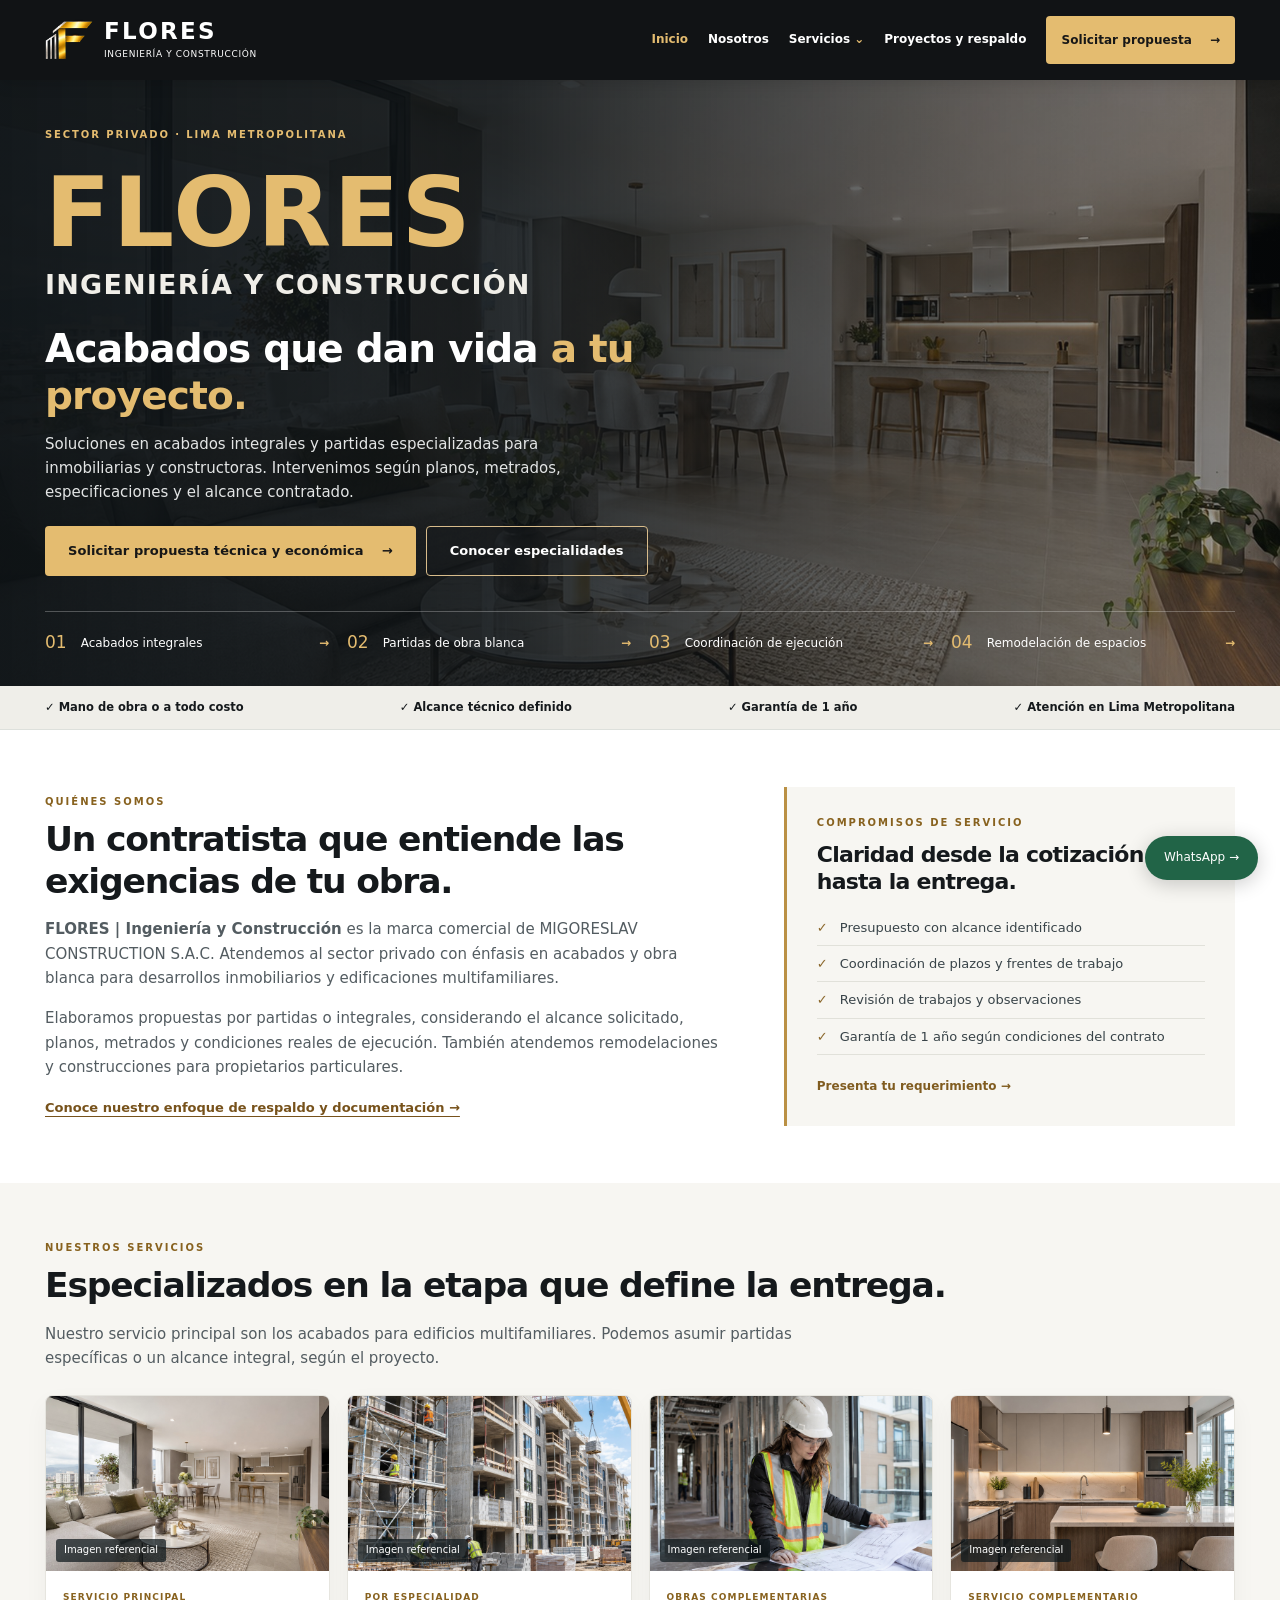
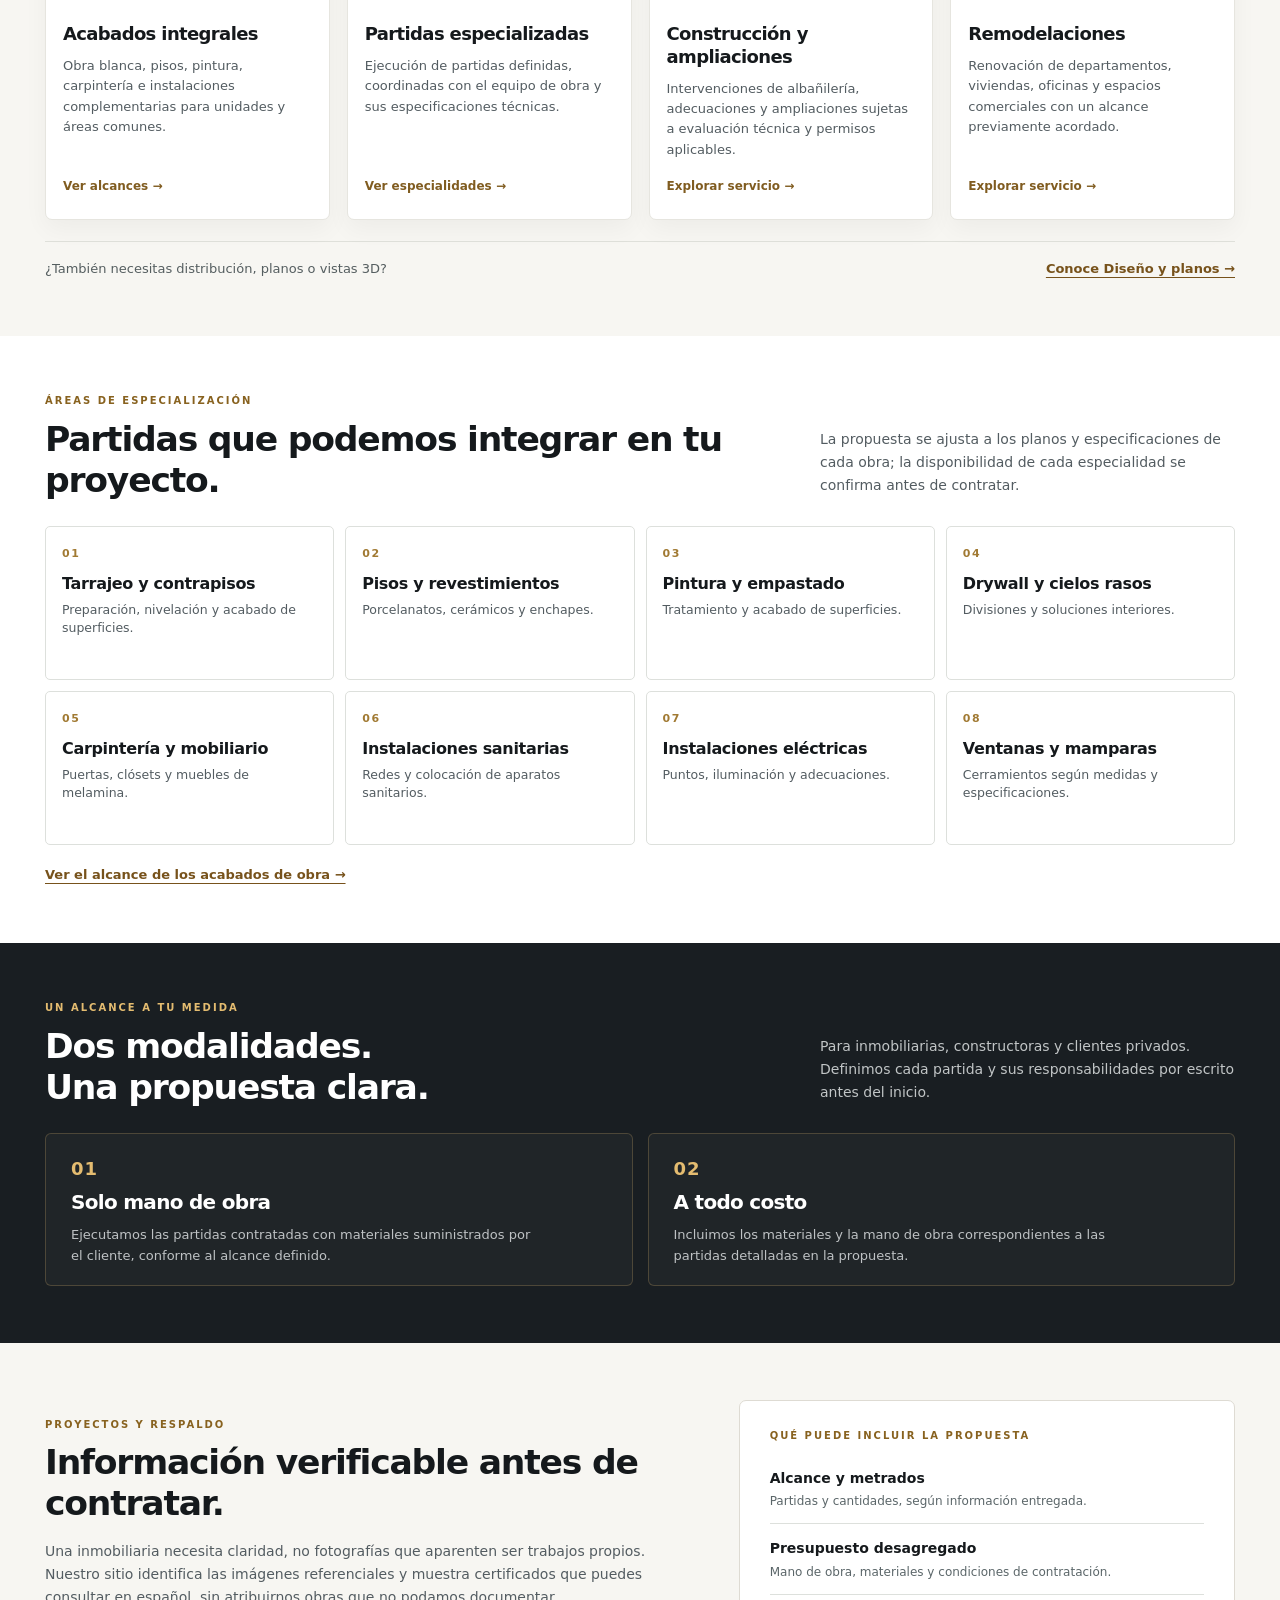
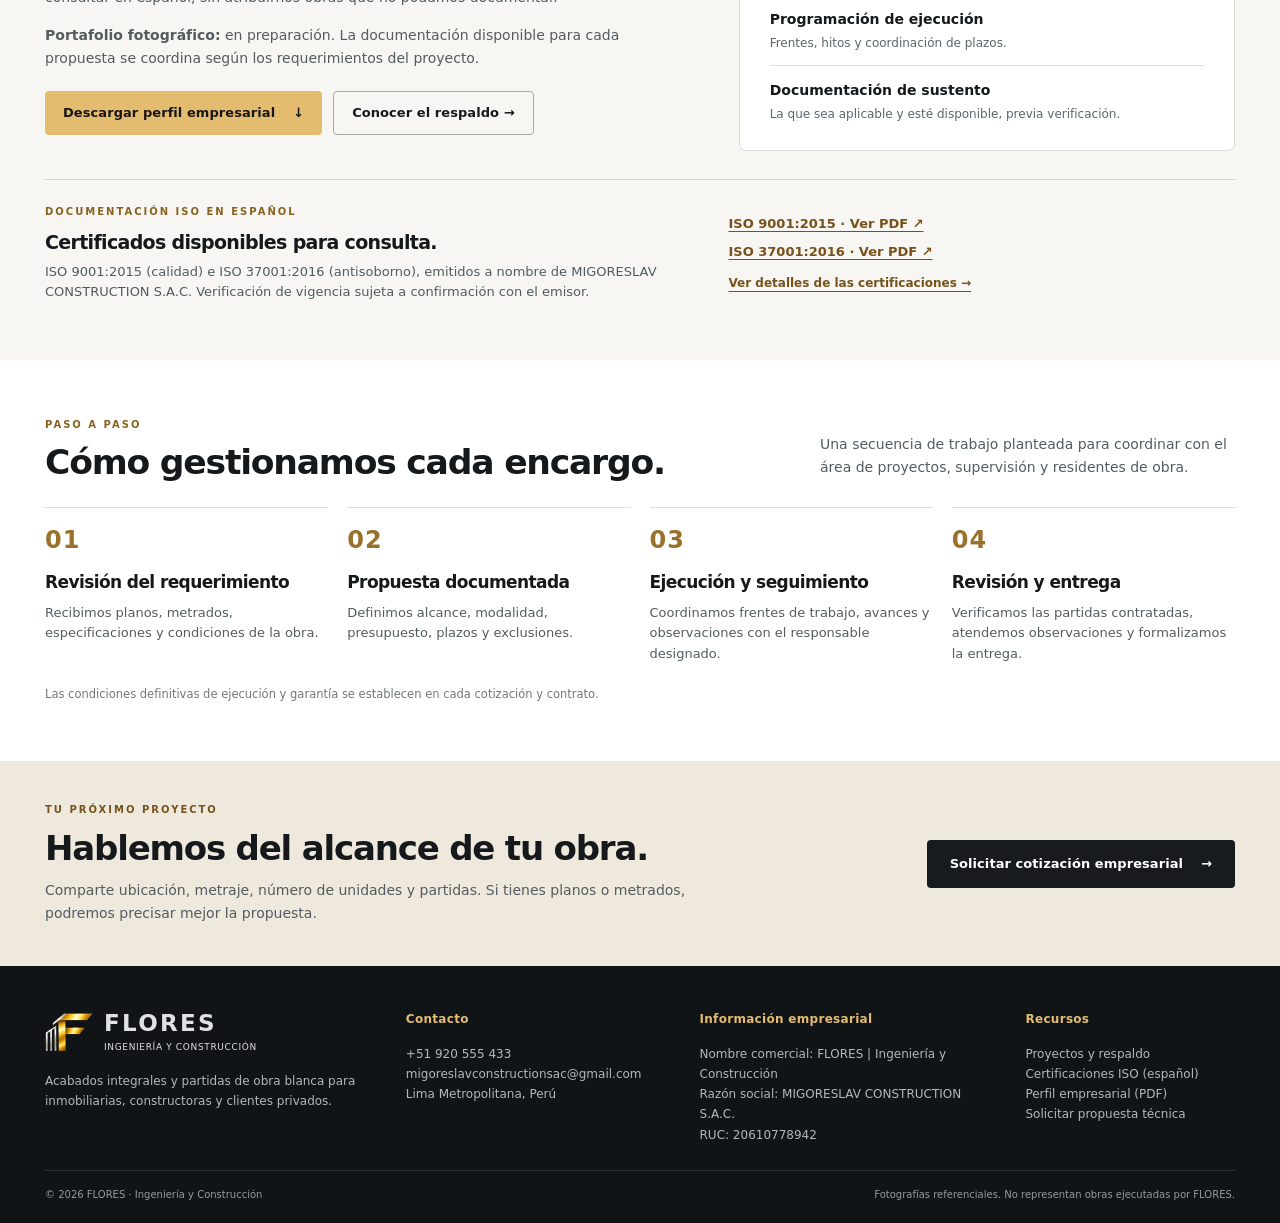
==== commit b32d975e: "Add files via upload" ====
--- a/index.html
+++ b/index.html
@@ -1,7 +1,36 @@
-<!doctype html><html lang="es"><head><meta charset="utf-8"><meta name="viewport" content="width=device-width,initial-scale=1"><meta name="theme-color" content="#141719"><title>Acabados integrales para edificios multifamiliares | FLORES Ingeniería y Construcción</title><meta name="description" content="Ejecución integral de acabados y partidas especializadas en proyectos multifamiliares. Cotizaciones de mano de obra y a todo costo. Lima Metropolitana."><meta property="og:type" content="website"><meta property="og:title" content="Acabados integrales para edificios multifamiliares | FLORES"><meta property="og:description" content="Ejecución integral de acabados y partidas especializadas en proyectos multifamiliares. Cotizaciones de mano de obra y a todo costo. Lima Metropolitana."><meta property="og:image" content="https://migoreslavconstructionsac-lab.github.io/flores-sector-privado/assets/interior.jpg"><link rel="icon" href="assets/favicon.png"><link rel="stylesheet" href="styles.css"><script src="script.js" defer></script></head><body><a class="skip-link" href="#contenido">Saltar al contenido</a><header class="site-header"><div class="container head-inner"><a class="brand" href="index.html" aria-label="FLORES · Inicio"><img src="assets/logo-f-isotipo.webp" alt="" width="49" height="49"><span class="brand-name"><strong>FLORES</strong><small>INGENIERÍA Y CONSTRUCCIÓN</small></span></a><button class="menu-toggle" type="button" aria-label="Abrir menú" aria-expanded="false" aria-controls="primary-nav"><span></span><span></span><span></span></button><nav id="primary-nav" class="primary-nav" aria-label="Navegación principal"><a href="index.html" aria-current="page">Inicio</a><details class="nav-detail"><summary>Servicios</summary><div class="nav-dropdown"><a href="integrales.html">Acabados integrales</a><a href="partidas.html">Partidas especializadas</a></div></details><a href="especialidades.html">Especialidades</a><a href="modalidades.html">Modalidades</a><a href="index.html#nosotros">Nosotros</a><a href="contacto.html">Contacto</a><a class="btn btn-gold nav-cta" href="contacto.html">Solicitar cotización <span aria-hidden="true">↗</span></a></nav></div></header><main id="contenido"><section class="hero"><div class="hero-image" role="img" aria-label="Ambiente residencial moderno con acabados terminados"></div><div class="container hero-grid"><div class="hero-main"><p class="eyebrow">CONTRATISTA DE ACABADOS · SECTOR PRIVADO</p><h1>Acabados integrales para <em>proyectos multifamiliares.</em></h1><p class="hero-lead">De la obra negra o gris a departamentos listos para su entrega, según el alcance y las especificaciones de cada proyecto.</p><div class="hero-actions"><a class="btn btn-gold" href="contacto.html">Solicitar cotización <span aria-hidden="true">↗</span></a><a class="btn btn-outline" href="#servicios">Conocer servicios <span aria-hidden="true">↗</span></a></div><div class="hero-micro">Constructoras · Inmobiliarias · Desarrolladores inmobiliarios</div></div><div class="hero-bottom"><a href="integrales.html"><span class="hero-numeral">01</span><span><strong>Acabados integrales</strong><small>Departamentos y áreas comunes</small></span><b aria-hidden="true">↗</b></a><a href="partidas.html"><span class="hero-numeral">02</span><span><strong>Partidas especializadas</strong><small>Subcontratación por especialidad</small></span><b aria-hidden="true">↗</b></a></div></div></section>
-<section class="cred-strip"><div class="container cred-row"><span>01 / Paquetes integrales</span><span>02 / Partidas especializadas</span><span>03 / Mano de obra y a todo costo</span></div></section>
-<section class="section services-section" id="servicios"><div class="container"><p class="eyebrow">NUESTROS SERVICIOS</p><h2>Dos formas de ejecutar tus acabados.</h2><p class="lead">Trabajamos por un paquete completo de terminaciones o por partidas específicas, adaptándonos al requerimiento de cada proyecto inmobiliario.</p><div class="service-grid"><article class="service-card"><a class="service-image" href="integrales.html"><img class="" src="assets/interior.jpg" alt="Departamento con acabados finales y mobiliario terminado." width="900" height="660" loading="eager" decoding="async"><span class="image-index">01</span></a><div class="service-body"><span class="eyebrow">SERVICIO PRINCIPAL</span><h3>Acabados integrales de proyectos multifamiliares</h3><p>Coordinamos y ejecutamos las partidas contratadas en departamentos y áreas comunes hasta su entrega, con un alcance técnico definido.</p><a href="integrales.html" class="text-link">Conocer el servicio <span aria-hidden="true">↗</span></a></div></article><article class="service-card"><a class="service-image" href="partidas.html"><img class="" src="https://images.pexels.com/photos/29181494/pexels-photo-29181494.jpeg?auto=compress&amp;cs=tinysrgb&amp;w=900" alt="Trabajador realizando colocación de revestimientos en un ambiente interior." width="900" height="660" loading="lazy" decoding="async" data-fallback="assets/interior.jpg"><span class="image-index">02</span></a><div class="service-body"><span class="eyebrow">SERVICIO COMPLEMENTARIO</span><h3>Ejecución de partidas especializadas de acabados</h3><p>Subcontratación de una o varias especialidades, como pisos, pintura, drywall, carpintería, instalaciones finales y más.</p><a href="partidas.html" class="text-link">Conocer el servicio <span aria-hidden="true">↗</span></a></div></article></div></div></section>
-<section class="section gray" id="especialidades"><div class="container"><div class="heading-row"><div><p class="eyebrow">ÁREAS DE ESPECIALIZACIÓN</p><h2>Siete especialidades. Un mismo estándar de ejecución.</h2><p class="lead">Desde la preparación de superficies hasta los detalles finales del edificio.</p></div><a class="quiet-link" href="especialidades.html">Ver catálogo completo ↗</a></div><div class="specialty-grid"><article class="specialty-card"><img class="specialty-img" src="https://images.pexels.com/photos/5493658/pexels-photo-5493658.jpeg?auto=compress&amp;cs=tinysrgb&amp;w=900" alt="Trabajador realizando preparación y acabado de un muro interior." width="900" height="660" loading="lazy" decoding="async" data-fallback="assets/interior.jpg"><div class="specialty-content"><span class="index-label">01 / 07</span><h3>Albañilería y preparación</h3><p>Tabiquería no estructural, tarrajeos, empastados, contrapisos y nivelación de superficies.</p></div></article><article class="specialty-card"><img class="specialty-img" src="https://images.pexels.com/photos/29181494/pexels-photo-29181494.jpeg?auto=compress&amp;cs=tinysrgb&amp;w=900" alt="Instalación de baldosas en un ambiente interior en obra." width="900" height="660" loading="lazy" decoding="async" data-fallback="assets/interior.jpg"><div class="specialty-content"><span class="index-label">02 / 07</span><h3>Pisos y revestimientos</h3><p>Porcelanatos, cerámicos, enchapes, zócalos, pisos laminados y vinílicos.</p></div></article><article class="specialty-card"><img class="specialty-img" src="https://images.pexels.com/photos/4981812/pexels-photo-4981812.jpeg?auto=compress&amp;cs=tinysrgb&amp;w=900" alt="Especialista realizando trabajos de drywall en una construcción." width="900" height="660" loading="lazy" decoding="async" data-fallback="assets/interior.jpg"><div class="specialty-content"><span class="index-label">03 / 07</span><h3>Drywall, cielos rasos y pintura</h3><p>Divisiones en drywall, falsos techos, masillado, imprimación y pintura final.</p></div></article><article class="specialty-card"><img class="specialty-img" src="assets/cocina.jpg" alt="Cocina terminada con mobiliario y carpintería instalados." width="900" height="660" loading="lazy" decoding="async"><div class="specialty-content"><span class="index-label">04 / 07</span><h3>Carpintería y mobiliario</h3><p>Instalación de puertas, clósets, reposteros, muebles de baño y tableros.</p></div></article><article class="specialty-card"><img class="specialty-img" src="https://images.pexels.com/photos/27928761/pexels-photo-27928761.jpeg?auto=compress&amp;cs=tinysrgb&amp;w=900" alt="Electricista trabajando en un tablero de instalaciones." width="900" height="660" loading="lazy" decoding="async" data-fallback="assets/interior.jpg"><div class="specialty-content"><span class="index-label">05 / 07</span><h3>Instalaciones y equipamiento</h3><p>Montaje de luminarias, mecanismos eléctricos, griferías y aparatos sanitarios según proyecto aprobado.</p></div></article><article class="specialty-card"><img class="specialty-img" src="https://images.pexels.com/photos/5691521/pexels-photo-5691521.jpeg?auto=compress&amp;cs=tinysrgb&amp;w=900" alt="Instalación de ventana y marco en un ambiente interior." width="900" height="660" loading="lazy" decoding="async" data-fallback="assets/interior.jpg"><div class="specialty-content"><span class="index-label">06 / 07</span><h3>Vidrios y aluminio</h3><p>Ventanas, mamparas, puertas de ducha, espejos y elementos de aluminio.</p></div></article><article class="specialty-card"><img class="specialty-img" src="https://images.pexels.com/photos/7722148/pexels-photo-7722148.jpeg?auto=compress&amp;cs=tinysrgb&amp;w=900" alt="Vestíbulo de edificio moderno con acabados interiores terminados." width="900" height="660" loading="lazy" decoding="async" data-fallback="assets/interior.jpg"><div class="specialty-content"><span class="index-label">07 / 07</span><h3>Acabados de áreas comunes</h3><p>Pasadizos, vestíbulos, recepción, escaleras y otros ambientes compartidos del edificio.</p></div></article></div><p class="fine-print">Los servicios especializados se desarrollan con personal técnico y profesionales responsables según la especialidad, el proyecto aprobado y la normativa aplicable.</p></div></section>
-<section class="section" id="modalidades"><div class="container"><p class="eyebrow">MODALIDADES DE CONTRATACIÓN</p><h2>Dos modalidades claras de cotización.</h2><p class="lead">Cada cliente puede contratar el paquete completo de acabados o partidas individuales mediante cualquiera de estas dos modalidades.</p><div class="mode-grid"><article class="mode-card"><div class="mode-mark"><span>01</span><span class="mode-icon" aria-hidden="true">▥</span></div><h3>Ejecución de mano de obra especializada</h3><p>La constructora o inmobiliaria suministra los materiales principales. FLORES aporta el personal para ejecutar las partidas contratadas y coordina su avance y control de calidad.</p><ul><li>Mano de obra por partida o paquete integral</li><li>Planificación y coordinación de cuadrillas</li><li>Revisión de avances y terminaciones</li></ul><a class="text-link" href="contacto.html?modalidad=mano-obra">Cotizar mano de obra <span aria-hidden="true">↗</span></a></article><article class="mode-card mode-featured"><div class="mode-mark"><span>02</span><span class="mode-icon" aria-hidden="true">▦</span></div><h3>Ejecución integral a todo costo</h3><p>FLORES considera el suministro de los materiales definidos en la propuesta, la mano de obra y la coordinación de las especialidades, de acuerdo con el alcance y presupuesto aprobados.</p><ul><li>Materiales y mano de obra incluidos</li><li>Coordinación de proveedores y frentes</li><li>Seguimiento técnico, costos y entrega</li></ul><a class="text-link" href="contacto.html?modalidad=todo-costo">Cotizar a todo costo <span aria-hidden="true">↗</span></a></article></div><p class="fine-print">En ambos casos, la cotización especifica materiales, consumibles, equipos, transporte, responsabilidades, exclusiones, plazos y condiciones de pago.</p></div></section>
-<section class="section dark-panel" id="nosotros"><div class="container about-grid"><div><p class="eyebrow">QUIÉNES SOMOS</p><h2>Organización y control para la etapa de acabados.</h2><p>FLORES | Ingeniería y Construcción está orientada a la ejecución de acabados en edificios multifamiliares. Nos enfocamos en planificar los frentes de trabajo, coordinar especialidades y gestionar la entrega de los trabajos contratados.</p><p>Ofrecemos una propuesta técnica y económica definida, con seguimiento del avance, control de calidad y compromiso con los plazos acordados.</p></div><div class="about-visual"><img class="" src="assets/diseno.jpg" alt="Profesional revisando planos de un proyecto de arquitectura." width="900" height="660" loading="lazy" decoding="async"><div class="about-caption">Gestión técnica y coordinación de partidas</div></div></div></section>
-<section class="section"><div class="container"><p class="eyebrow">NUESTRA METODOLOGÍA</p><h2>Del requerimiento a la entrega.</h2><div class="steps"><article><span class="step-number">01</span><h3>Revisión del proyecto</h3><p>Revisamos planos, metrados, especificaciones y condiciones de recepción de la obra negra o gris.</p></article><article><span class="step-number">02</span><h3>Presupuesto y programación</h3><p>Definimos las partidas, los recursos, el cronograma y la modalidad de ejecución.</p></article><article><span class="step-number">03</span><h3>Ejecución y control</h3><p>Coordinamos cuadrillas, abastecimiento según modalidad, avances y verificaciones de calidad.</p></article><article><span class="step-number">04</span><h3>Entrega y conformidad</h3><p>Revisamos terminaciones, atendemos observaciones y formalizamos la entrega de los trabajos contratados.</p></article></div></div></section><section class="closing-cta"><div class="container closing-layout"><div><p class="eyebrow">HABLEMOS DE TU PROYECTO</p><h2>Un contratista para coordinar los acabados de tu próximo edificio.</h2><p>Solicita una cotización por partidas o por paquete integral, bajo la modalidad de mano de obra o a todo costo.</p></div><a class="btn btn-gold" href="contacto.html">Solicitar cotización <span aria-hidden="true">↗</span></a></div></section></main><footer class="site-footer"><div class="container footer-grid"><div><a class="brand" href="index.html"><img src="assets/logo-f-isotipo.webp" alt="" width="47" height="47"><span class="brand-name"><strong>FLORES</strong><small>INGENIERÍA Y CONSTRUCCIÓN</small></span></a><p>Contratista de acabados para proyectos multifamiliares. Mano de obra especializada y ejecución a todo costo.</p></div><div><h3>Explorar</h3><a href="integrales.html">Acabados integrales</a><a href="partidas.html">Partidas especializadas</a><a href="especialidades.html">Especialidades</a><a href="modalidades.html">Modalidades de contratación</a></div><div><h3>Contacto</h3><p><a href="tel:+51920555433">+51 920 555 433</a><br><a class="break" href="mailto:migoreslavconstructionsac@gmail.com">migoreslavconstructionsac@gmail.com</a><br>Lima Metropolitana, Perú</p><a class="footer-whatsapp" href="https://wa.me/51920555433?text=Hola%2C%20represento%20a%20una%20inmobiliaria%2Fconstructora%20y%20quisiera%20cotizar%20acabados%20para%20un%20proyecto%20multifamiliar.%20%C2%BFPodemos%20conversar%3F" target="_blank" rel="noopener noreferrer">WhatsApp ↗</a></div><div><h3>Información empresarial</h3><p>Nombre comercial: FLORES | Ingeniería y Construcción<br>Razón social: MIGORESLAV CONSTRUCTION S.A.C.<br>RUC: 20610778942</p></div></div><div class="container footer-bottom"><span>© 2026 FLORES | Ingeniería y Construcción.</span><span>Fotografías referenciales de bancos de imágenes; no representan obras ejecutadas por FLORES.</span></div></footer><a class="float-contact" href="https://wa.me/51920555433?text=Hola%2C%20represento%20a%20una%20inmobiliaria%2Fconstructora%20y%20quisiera%20cotizar%20acabados%20para%20un%20proyecto%20multifamiliar.%20%C2%BFPodemos%20conversar%3F" target="_blank" rel="noopener noreferrer" aria-label="Cotizar por WhatsApp"><span aria-hidden="true">✆</span> WhatsApp</a></body></html>+<!DOCTYPE html>
+
+<html lang="es"><head><meta charset="utf-8"/><meta content="width=device-width, initial-scale=1" name="viewport"/><meta content="#15181b" name="theme-color"/><title>Acabados para inmobiliarias y constructoras en Lima | FLORES</title><meta content="FLORES: acabados integrales y partidas especializadas para proyectos multifamiliares en Lima. Mano de obra o a todo costo. Solicita una propuesta técnica y económica." name="description"/><link href="assets/favicon.png" rel="icon"/><link href="styles.css?v=20261121-certificaciones" rel="stylesheet"/><script defer="" src="script.js"></script><meta content="website" property="og:type"/><meta content="FLORES | Ingeniería y Construcción" property="og:site_name"/><meta content="index,follow" name="robots"/></head><body><a class="skip" href="#contenido">Saltar al contenido</a><header><div class="wrap nav"><a aria-label="FLORES, inicio" class="brand" href="index.html"><img alt="Isotipo original de FLORES" height="56" src="assets/logo-f-isotipo.webp" width="48"/><span><b>FLORES</b><small>INGENIERÍA Y CONSTRUCCIÓN</small></span></a><button aria-controls="nav" aria-expanded="false" aria-label="Abrir menú" class="menu">☰</button><nav aria-label="Navegación principal" id="nav">
+<a aria-current="page" href="index.html">Inicio</a>
+<a href="index.html#nosotros">Nosotros</a>
+<details class="nav-services"><summary>Servicios</summary><div class="dropdown">
+<a href="acabados.html">Acabados integrales</a>
+<a href="acabados.html#partidas">Partidas especializadas</a>
+<a href="construccion.html">Construcción y ampliaciones</a>
+<a href="diseno.html">Diseño y planos</a>
+<a href="remodelaciones.html">Remodelaciones</a>
+</div></details>
+<a href="proyectos.html">Proyectos y respaldo</a>
+<a class="btn gold small" href="contacto.html">Solicitar propuesta <span aria-hidden="true">→</span></a>
+</nav></div></header><main id="contenido"><section class="hero mainhero" style="--photo:url(assets/interior.jpg)"><div class="wrap hero-inner">
+<span class="eyebrow">SECTOR PRIVADO · LIMA METROPOLITANA</span>
+<div class="hero-brand">FLORES<small>INGENIERÍA Y CONSTRUCCIÓN</small></div>
+<h1>Acabados que dan vida <em>a tu proyecto.</em></h1>
+<p>Soluciones en acabados integrales y partidas especializadas para inmobiliarias y constructoras. Intervenimos según planos, metrados, especificaciones y el alcance contratado.</p>
+<div class="actions"><a class="btn gold" href="contacto.html">Solicitar propuesta técnica y económica <span aria-hidden="true">→</span></a><a class="btn outline" href="#servicios">Conocer especialidades</a></div>
+<div class="hero-tags"><a href="acabados.html"><span>01</span>Acabados integrales <b aria-hidden="true">→</b></a><a href="acabados.html#partidas"><span>02</span>Partidas de obra blanca <b aria-hidden="true">→</b></a><a href="#metodologia"><span>03</span>Coordinación de ejecución <b aria-hidden="true">→</b></a><a href="remodelaciones.html"><span>04</span>Remodelación de espacios <b aria-hidden="true">→</b></a></div>
+</div></section><div aria-label="Características de contratación" class="trust"><div class="wrap"><span>✓ Mano de obra o a todo costo</span><span>✓ Alcance técnico definido</span><span>✓ Garantía de 1 año</span><span>✓ Atención en Lima Metropolitana</span></div></div><section class="section" id="nosotros"><div class="wrap about"><div><span class="eyebrow dark">QUIÉNES SOMOS</span><h2>Un contratista que entiende las exigencias de tu obra.</h2>
+<p><strong>FLORES | Ingeniería y Construcción</strong> es la marca comercial de MIGORESLAV CONSTRUCTION S.A.C. Atendemos al sector privado con énfasis en acabados y obra blanca para desarrollos inmobiliarios y edificaciones multifamiliares.</p>
+<p>Elaboramos propuestas por partidas o integrales, considerando el alcance solicitado, planos, metrados y condiciones reales de ejecución. También atendemos remodelaciones y construcciones para propietarios particulares.</p>
+<a class="text-link" href="proyectos.html">Conoce nuestro enfoque de respaldo y documentación <span aria-hidden="true">→</span></a></div>
+<aside class="promise-panel"><span class="eyebrow dark">COMPROMISOS DE SERVICIO</span><h3>Claridad desde la cotización hasta la entrega.</h3><ul class="checklist"><li>Presupuesto con alcance identificado</li><li>Coordinación de plazos y frentes de trabajo</li><li>Revisión de trabajos y observaciones</li><li>Garantía de 1 año según condiciones del contrato</li></ul><a class="more" href="contacto.html">Presenta tu requerimiento →</a></aside></div></section><section class="section soft" id="servicios"><div class="wrap"><span class="eyebrow dark">NUESTROS SERVICIOS</span><h2>Especializados en la etapa que define la entrega.</h2><p class="intro">Nuestro servicio principal son los acabados para edificios multifamiliares. Podemos asumir partidas específicas o un alcance integral, según el proyecto.</p>
+<div class="cards">
+<a class="card" href="acabados.html"><div class="card-image"><img alt="Interior multifamiliar terminado, imagen referencial" height="600" loading="lazy" src="assets/interior.jpg" width="800"/><span>Imagen referencial</span></div><div class="card-body"><span class="eyebrow dark">SERVICIO PRINCIPAL</span><h3>Acabados integrales</h3><p>Obra blanca, pisos, pintura, carpintería e instalaciones complementarias para unidades y áreas comunes.</p><span class="more">Ver alcances →</span></div></a>
+<a class="card" href="acabados.html#partidas"><div class="card-image"><img alt="Edificio multifamiliar en construcción, imagen referencial" height="600" loading="lazy" src="assets/edificio.jpg" width="800"/><span>Imagen referencial</span></div><div class="card-body"><span class="eyebrow dark">POR ESPECIALIDAD</span><h3>Partidas especializadas</h3><p>Ejecución de partidas definidas, coordinadas con el equipo de obra y sus especificaciones técnicas.</p><span class="more">Ver especialidades →</span></div></a>
+<a class="card" href="construccion.html"><div class="card-image"><img alt="Revisión técnica en obra, imagen referencial" height="600" loading="lazy" src="assets/diseno.jpg" width="800"/><span>Imagen referencial</span></div><div class="card-body"><span class="eyebrow dark">OBRAS COMPLEMENTARIAS</span><h3>Construcción y ampliaciones</h3><p>Intervenciones de albañilería, adecuaciones y ampliaciones sujetas a evaluación técnica y permisos aplicables.</p><span class="more">Explorar servicio →</span></div></a>
+<a class="card" href="remodelaciones.html"><div class="card-image"><img alt="Cocina terminada, imagen referencial" height="600" loading="lazy" src="assets/cocina.jpg" width="800"/><span>Imagen referencial</span></div><div class="card-body"><span class="eyebrow dark">SERVICIO COMPLEMENTARIO</span><h3>Remodelaciones</h3><p>Renovación de departamentos, viviendas, oficinas y espacios comerciales con un alcance previamente acordado.</p><span class="more">Explorar servicio →</span></div></a>
+</div>
+<div class="service-bottom"><span>¿También necesitas distribución, planos o vistas 3D?</span><a class="text-link" href="diseno.html">Conoce Diseño y planos →</a></div>
+</div></section><section class="section" id="especialidades"><div class="wrap"><div class="section-heading"><div><span class="eyebrow dark">ÁREAS DE ESPECIALIZACIÓN</span><h2>Partidas que podemos integrar en tu proyecto.</h2></div><p>La propuesta se ajusta a los planos y especificaciones de cada obra; la disponibilidad de cada especialidad se confirma antes de contratar.</p></div>
+<div class="specialties-grid"><article><span>01</span><h3>Tarrajeo y contrapisos</h3><p>Preparación, nivelación y acabado de superficies.</p></article><article><span>02</span><h3>Pisos y revestimientos</h3><p>Porcelanatos, cerámicos y enchapes.</p></article><article><span>03</span><h3>Pintura y empastado</h3><p>Tratamiento y acabado de superficies.</p></article><article><span>04</span><h3>Drywall y cielos rasos</h3><p>Divisiones y soluciones interiores.</p></article><article><span>05</span><h3>Carpintería y mobiliario</h3><p>Puertas, clósets y muebles de melamina.</p></article><article><span>06</span><h3>Instalaciones sanitarias</h3><p>Redes y colocación de aparatos sanitarios.</p></article><article><span>07</span><h3>Instalaciones eléctricas</h3><p>Puntos, iluminación y adecuaciones.</p></article><article><span>08</span><h3>Ventanas y mamparas</h3><p>Cerramientos según medidas y especificaciones.</p></article></div>
+<a class="text-link below-grid" href="acabados.html#partidas">Ver el alcance de los acabados de obra →</a></div></section><section class="section dark-section" id="modalidades"><div class="wrap"><div class="section-heading section-heading-light"><div><span class="eyebrow">UN ALCANCE A TU MEDIDA</span><h2>Dos modalidades.<br/>Una propuesta clara.</h2></div><p>Para inmobiliarias, constructoras y clientes privados. Definimos cada partida y sus responsabilidades por escrito antes del inicio.</p></div><div class="mode-cards"><article><span class="number">01</span><h3>Solo mano de obra</h3><p>Ejecutamos las partidas contratadas con materiales suministrados por el cliente, conforme al alcance definido.</p></article><article><span class="number">02</span><h3>A todo costo</h3><p>Incluimos los materiales y la mano de obra correspondientes a las partidas detalladas en la propuesta.</p></article></div></div></section><section class="section soft" id="respaldo"><div class="wrap"><div class="proof-layout"><div><span class="eyebrow dark">PROYECTOS Y RESPALDO</span><h2>Información verificable antes de contratar.</h2><p>Una inmobiliaria necesita claridad, no fotografías que aparenten ser trabajos propios. Nuestro sitio identifica las imágenes referenciales y muestra certificados que puedes consultar en español, sin atribuirnos obras que no podamos documentar.</p><p><strong>Portafolio fotográfico:</strong> en preparación. La documentación disponible para cada propuesta se coordina según los requerimientos del proyecto.</p><div class="actions actions-dark"><a class="btn gold" download="" href="perfil_empresarial_flores.pdf">Descargar perfil empresarial <span aria-hidden="true">↓</span></a><a class="btn btn-line" href="proyectos.html">Conocer el respaldo →</a></div></div><div class="proof-panel"><span class="eyebrow dark">QUÉ PUEDE INCLUIR LA PROPUESTA</span><ul class="evidence-list"><li><b>Alcance y metrados</b><small>Partidas y cantidades, según información entregada.</small></li><li><b>Presupuesto desagregado</b><small>Mano de obra, materiales y condiciones de contratación.</small></li><li><b>Programación de ejecución</b><small>Frentes, hitos y coordinación de plazos.</small></li><li><b>Documentación de sustento</b><small>La que sea aplicable y esté disponible, previa verificación.</small></li></ul></div></div><div class="iso-teaser"><div><span class="eyebrow dark">DOCUMENTACIÓN ISO EN ESPAÑOL</span><h3>Certificados disponibles para consulta.</h3><p>ISO 9001:2015 (calidad) e ISO 37001:2016 (antisoborno), emitidos a nombre de MIGORESLAV CONSTRUCTION S.A.C. Verificación de vigencia sujeta a confirmación con el emisor.</p></div><div class="iso-teaser-links"><a href="certificaciones/iso-9001-2015-espanol.pdf" rel="noopener" target="_blank">ISO 9001:2015 · Ver PDF ↗</a><a href="certificaciones/iso-37001-2016-espanol.pdf" rel="noopener" target="_blank">ISO 37001:2016 · Ver PDF ↗</a><a class="text-link" href="proyectos.html#certificaciones">Ver detalles de las certificaciones →</a></div></div></div></section><section class="section" id="metodologia"><div class="wrap"><div class="section-heading"><div><span class="eyebrow dark">PASO A PASO</span><h2>Cómo gestionamos cada encargo.</h2></div><p>Una secuencia de trabajo planteada para coordinar con el área de proyectos, supervisión y residentes de obra.</p></div><div class="steps"><article><span class="number">01</span><h3>Revisión del requerimiento</h3><p>Recibimos planos, metrados, especificaciones y condiciones de la obra.</p></article><article><span class="number">02</span><h3>Propuesta documentada</h3><p>Definimos alcance, modalidad, presupuesto, plazos y exclusiones.</p></article><article><span class="number">03</span><h3>Ejecución y seguimiento</h3><p>Coordinamos frentes de trabajo, avances y observaciones con el responsable designado.</p></article><article><span class="number">04</span><h3>Revisión y entrega</h3><p>Verificamos las partidas contratadas, atendemos observaciones y formalizamos la entrega.</p></article></div><p class="method-note">Las condiciones definitivas de ejecución y garantía se establecen en cada cotización y contrato.</p></div></section><section class="cta" id="cotizacion"><div class="wrap cta-inner"><div><span class="eyebrow">TU PRÓXIMO PROYECTO</span><h2>Hablemos del alcance de tu obra.</h2><p>Comparte ubicación, metraje, número de unidades y partidas. Si tienes planos o metrados, podremos precisar mejor la propuesta.</p></div><a class="btn gold" href="contacto.html">Solicitar cotización empresarial <span aria-hidden="true">→</span></a></div></section></main><footer><div class="wrap foot"><div><a class="brand" href="index.html"><img alt="Isotipo original de FLORES" height="56" src="assets/logo-f-isotipo.webp" width="48"/><span><b>FLORES</b><small>INGENIERÍA Y CONSTRUCCIÓN</small></span></a><p>Acabados integrales y partidas de obra blanca para inmobiliarias, constructoras y clientes privados.</p></div><div><b>Contacto</b><p><a href="tel:+51920555433">+51 920 555 433</a><br/><a class="email" href="mailto:migoreslavconstructionsac@gmail.com">migoreslavconstructionsac@gmail.com</a><br/>Lima Metropolitana, Perú</p></div><div><b>Información empresarial</b><p>Nombre comercial: FLORES | Ingeniería y Construcción<br/>Razón social: MIGORESLAV CONSTRUCTION S.A.C.<br/>RUC: 20610778942</p></div><div class="footer-resources"><b>Recursos</b><p><a href="proyectos.html">Proyectos y respaldo</a><br/><a href="proyectos.html#certificaciones">Certificaciones ISO (español)</a><br/><a download="" href="perfil_empresarial_flores.pdf">Perfil empresarial (PDF)</a><br/><a href="contacto.html">Solicitar propuesta técnica</a></p></div></div><div class="wrap foot-bottom">© 2026 FLORES · Ingeniería y Construcción<span>Fotografías referenciales. No representan obras ejecutadas por FLORES.</span></div></footer><a aria-label="Consultar por WhatsApp" class="floating" href="https://wa.me/51920555433?text=Hola%2C%20quisiera%20cotizar%20un%20proyecto." rel="noopener noreferrer" target="_blank">WhatsApp →</a></body></html>
--- a/styles.css
+++ b/styles.css
@@ -1,26 +1,364 @@
-@import url('https://fonts.googleapis.com/css2?family=DM+Sans:wght@400;500;600;700&family=Montserrat:wght@500;600;700;800&display=swap');
-:root{--ink:#151a1c;--ink-2:#242a2c;--gold:#c6a162;--gold-dark:#926c30;--gold-light:#ead0a0;--muted:#596269;--muted-light:#bdc4c5;--white:#fff;--paper:#f5f5f2;--paper-2:#ecece8;--line:#dfe1dc;--radius:9px;--heading:'Montserrat','Segoe UI',sans-serif;--body:'DM Sans','Segoe UI',sans-serif}
-*{box-sizing:border-box}html{scroll-behavior:smooth;scroll-padding-top:104px}body{margin:0;color:var(--ink);background:var(--white);font-family:var(--body);font-size:16px;line-height:1.65;-webkit-font-smoothing:antialiased}a{text-decoration:none;color:inherit}img{display:block;max-width:100%}button,input,select,textarea{font:inherit}button,a,summary{-webkit-tap-highlight-color:transparent}button,summary{cursor:pointer}a:focus-visible,button:focus-visible,input:focus-visible,select:focus-visible,textarea:focus-visible,summary:focus-visible{outline:3px solid var(--gold);outline-offset:3px}h1,h2,h3,p{margin-top:0}h1,h2,h3{font-family:var(--heading);letter-spacing:-.035em}h1{font-size:clamp(2.55rem,5vw,4.7rem);line-height:1.12;font-weight:800}h2{font-size:clamp(1.9rem,3.25vw,2.8rem);line-height:1.22;font-weight:700;margin-bottom:21px}h3{font-size:clamp(1.08rem,1.5vw,1.34rem);line-height:1.35;font-weight:700;letter-spacing:-.025em}p{color:var(--muted);margin-bottom:19px}.container{width:min(1192px,calc(100% - 56px));margin-inline:auto}.skip-link{position:absolute;top:-100px;left:12px;padding:9px 16px;background:#fff;color:#000;z-index:100}.skip-link:focus{top:12px}.eyebrow{color:var(--gold-dark);font-family:var(--heading);font-size:.72rem;font-weight:800;line-height:1.4;letter-spacing:.16em;text-transform:uppercase;margin:0 0 17px}.lead{font-size:1.045rem;max-width:850px;margin-bottom:0}.section{padding:100px 0}.gray{background:var(--paper)}.section>.container>h2,.section>.container>.lead{max-width:880px}.btn{display:inline-flex;align-items:center;justify-content:center;gap:20px;min-height:52px;padding:14px 23px;border:1px solid transparent;border-radius:4px;font-family:var(--heading);font-size:.79rem;font-weight:700;line-height:1.3;text-align:center;transition:background .2s ease,transform .2s ease,color .2s ease}.btn:hover{transform:translateY(-2px)}.btn-gold{background:var(--gold);color:#15191b}.btn-gold:hover{background:#ddba80}.btn-outline{border-color:#dbd2c3;color:#fff;background:#161c1c44}.btn-outline:hover{background:#ffffff16}.text-link,.quiet-link{display:inline-flex;align-items:center;gap:10px;color:#856126;font-family:var(--heading);font-size:.79rem;font-weight:800;line-height:1.5}.text-link:hover,.quiet-link:hover{text-decoration:underline}.quiet-link{white-space:nowrap}.fine-print{font-size:.78rem;line-height:1.7;color:#687176;margin:23px 0 0}.break{overflow-wrap:anywhere}
-/* Brand and navigation */
-.site-header{position:sticky;top:0;z-index:60;background:#121719;color:#fff;border-bottom:1px solid #ffffff19}.head-inner{height:88px;display:flex;align-items:center;justify-content:space-between;gap:25px}.brand{display:flex;align-items:center;gap:11px;flex-shrink:0;color:#fff}.brand img{width:47px;height:47px;object-fit:contain}.brand-name{display:flex;flex-direction:column;justify-content:center}.brand-name strong{font-family:var(--heading);font-size:1.44rem;font-weight:800;letter-spacing:.15em;line-height:1.04}.brand-name small{font-family:var(--heading);font-size:.55rem;font-weight:700;letter-spacing:.115em;line-height:1.4;margin-top:5px}.primary-nav{display:flex;align-items:center;gap:24px;font-size:.76rem;font-weight:700}.primary-nav>a:not(.btn),.primary-nav summary{color:#e9ebea;transition:color .15s}.primary-nav>a:not(.btn):hover,.primary-nav summary:hover,.primary-nav [aria-current="page"]{color:var(--gold-light)!important}.nav-cta{font-size:.72rem;min-height:43px;padding:10px 14px}.nav-detail{position:relative}.nav-detail summary{list-style:none;white-space:nowrap}.nav-detail summary::-webkit-details-marker{display:none}.nav-detail summary::after{content:'⌄';padding-left:6px;color:var(--gold)}.nav-dropdown{position:absolute;left:-17px;top:33px;width:245px;background:#1c2325;border:1px solid #bd965d;padding:11px 9px;box-shadow:0 10px 26px #0005}.nav-dropdown a{display:block;padding:10px 13px;line-height:1.45}.nav-dropdown a:hover{background:#ffffff12;color:var(--gold-light)}.menu-toggle{display:none;border:1px solid #8c8f8f;border-radius:4px;width:44px;height:43px;background:transparent;flex-direction:column;justify-content:center;align-items:center;gap:5px}.menu-toggle span{width:19px;height:2px;background:white;display:block}
-/* Homepage hero */
-.hero{min-height:660px;background:#1a2223;color:white;position:relative;isolation:isolate;overflow:hidden}.hero-image{position:absolute;inset:0;background:linear-gradient(90deg,#11191beb 0%,#10181bde 35%,#10191ac0 64%,#10171968 100%),url('assets/interior.jpg') center/cover no-repeat;z-index:-1;filter:saturate(.77)}.hero-grid{display:flex;flex-direction:column;min-height:660px}.hero-main{max-width:865px;padding:111px 0 66px}.hero .eyebrow,.subhero .eyebrow,.dark-panel .eyebrow,.closing-cta .eyebrow{color:var(--gold-light)}.hero h1{max-width:870px;margin:0 0 25px}.hero h1 em{font-style:normal;color:var(--gold-light)}.hero-lead{color:#e1e6e6;font-size:1.06rem;line-height:1.7;max-width:650px}.hero-actions{display:flex;flex-wrap:wrap;gap:12px;margin-top:32px}.hero-micro{color:#c8cbca;font-size:.76rem;letter-spacing:.05em;margin-top:26px}.hero-bottom{margin-top:auto;display:grid;grid-template-columns:1fr 1fr;gap:0;border-top:1px solid #ffffff58}.hero-bottom a{display:flex;align-items:center;gap:21px;padding:25px 20px 25px 0}.hero-bottom a+a{padding-left:38px;border-left:1px solid #ffffff41}.hero-bottom a:hover{color:var(--gold-light)}.hero-numeral{font-family:var(--heading);font-size:1.25rem;font-weight:800;color:var(--gold-light)}.hero-bottom strong,.hero-bottom small{display:block}.hero-bottom strong{font:700 .93rem var(--heading)}.hero-bottom small{color:#cdd1d2;font-size:.73rem;margin-top:4px}.hero-bottom b{margin-left:auto;font-size:1.1rem;color:var(--gold-light)}.cred-strip{background:#e9e7e0;border-bottom:1px solid #ded9cd}.cred-row{display:flex;justify-content:space-between;gap:22px;padding:19px 0;color:#4e5658;font-size:.74rem;letter-spacing:.02em;font-weight:700}
-/* Service cards */
-.service-grid{display:grid;grid-template-columns:repeat(2,minmax(0,1fr));gap:30px;margin-top:44px}.service-card{border:1px solid var(--line);background:white;overflow:hidden;border-radius:var(--radius)}.service-image{display:block;position:relative;overflow:hidden;background:#dedfda}.service-image img{width:100%;height:290px;object-fit:cover;transition:transform .35s}.service-image:hover img{transform:scale(1.025)}.image-index{position:absolute;top:16px;left:19px;color:#fff;font-family:var(--heading);font-size:1.2rem;font-weight:800;text-shadow:0 1px 6px #0008}.service-body{padding:31px 34px 33px}.service-body .eyebrow{font-size:.64rem;margin-bottom:11px}.service-body h3{font-size:1.46rem;margin-bottom:15px}.service-body p{min-height:75px;font-size:.93rem}.service-body .text-link{margin-top:8px}
-/* Specialties */
-.heading-row{display:flex;justify-content:space-between;align-items:end;gap:20px}.specialty-grid{display:grid;grid-template-columns:repeat(4,minmax(0,1fr));gap:19px;margin-top:43px}.specialty-card{background:#fff;border:1px solid #e3e4df;border-radius:8px;overflow:hidden;min-width:0}.specialty-img{width:100%;height:176px;object-fit:cover;background:#e7e5e0}.specialty-content{padding:21px 18px 25px}.index-label{font:800 .72rem var(--heading);color:#98723e;letter-spacing:.13em}.specialty-content h3{font-size:1.02rem;line-height:1.36;letter-spacing:-.015em;margin:13px 0 10px;min-height:2.7em}.specialty-content p{font-size:.84rem;line-height:1.58;margin:0}
-/* Modalities */
-.mode-grid{display:grid;grid-template-columns:repeat(2,minmax(0,1fr));gap:24px;margin-top:40px}.mode-card{border:1px solid var(--line);background:#fafaf8;border-radius:8px;padding:36px 36px 32px;display:flex;flex-direction:column}.mode-featured{background:#f6f0e5;border-color:#d9c9ad}.mode-mark{display:flex;align-items:center;justify-content:space-between;margin-bottom:25px;font:800 .81rem var(--heading);color:#93703c}.mode-icon{font-size:2rem;color:#ab8550}.mode-card h3{font-size:1.39rem;margin:0 0 13px;max-width:385px;min-height:62px}.mode-card p{font-size:.91rem;line-height:1.75}.mode-card ul{padding-left:20px;font-size:.88rem;color:#444e52;line-height:1.85;margin:3px 0 24px}.mode-card .text-link{margin-top:auto}
-/* About and steps */
-.dark-panel{background:#1a2123;color:white}.dark-panel p{color:#c6cecd}.dark-panel h2{max-width:600px}.about-grid{display:grid;grid-template-columns:1.15fr 1fr;align-items:center;gap:95px}.about-visual{position:relative}.about-visual img{width:100%;height:350px;object-fit:cover;filter:saturate(.7)}.about-caption{position:absolute;bottom:0;left:0;right:0;background:#121819d9;color:#fff;padding:14px 19px;font-size:.8rem}.steps{display:grid;grid-template-columns:repeat(4,minmax(0,1fr));gap:30px;margin-top:45px}.steps article{border-top:1px solid #b7bbb7;padding-top:20px}.step-number{font:800 1.33rem var(--heading);color:var(--gold-dark)}.steps h3{margin:19px 0 11px;font-size:1.12rem}.steps p{font-size:.88rem;margin:0}.closing-cta{background:#202729;color:white;padding:67px 0}.closing-layout{display:flex;justify-content:space-between;align-items:center;gap:65px}.closing-layout h2{max-width:735px}.closing-layout p{color:#cdd1d0;margin-bottom:0;max-width:750px}.closing-layout .btn{flex-shrink:0}
-/* Internal pages */
-.subhero{background:#1a2223;position:relative;isolation:isolate;overflow:hidden;color:white}.subhero-image{position:absolute;inset:0;z-index:-1;background-image:linear-gradient(90deg,#121b1bf2,#121c1be8 49%,#131c1b91),var(--bg);background-size:cover;background-position:center}.subhero-inner{padding:65px 0 80px}.breadcrumbs{font-size:.79rem;color:#e1e5e3;margin-bottom:40px}.breadcrumbs a:hover{text-decoration:underline}.subhero h1{max-width:900px;font-size:clamp(2.4rem,4.5vw,4.08rem);margin:0 0 21px}.subhero p:not(.eyebrow){color:#d9dddd;max-width:730px;font-size:1.025rem}.subhero .btn{margin-top:17px}.two-col{display:grid;grid-template-columns:1.12fr 1fr;gap:75px;align-items:center}.two-col p{font-size:1rem}.visual-frame{margin:0}.visual-frame img{width:100%;height:385px;object-fit:cover}.visual-frame figcaption{font-size:.73rem;color:#6d777b;margin-top:10px}.simple-highlight{display:flex;justify-content:space-between;align-items:center;gap:30px;margin-top:58px;padding:31px;background:#f2eee6;border-left:3px solid #c6a162}.simple-highlight h3{font-size:1.32rem}.simple-highlight p{margin:0}.simple-highlight .btn{flex-shrink:0}.info-grid{display:grid;grid-template-columns:repeat(3,1fr);gap:20px;margin-top:35px}.info-grid article{padding:27px;border:1px solid var(--line);background:white}.info-grid h3{margin:18px 0 12px}.info-grid p{font-size:.89rem;margin:0}
-/* Contact */
-.contact-hero{background:#eeeae2;padding:76px 0 84px}.contact-hero h1{font-size:clamp(2.45rem,4.7vw,4rem);max-width:900px;margin-bottom:22px}.contact-hero p:not(.eyebrow){font-size:1.07rem;max-width:760px}.contact-grid{display:grid;grid-template-columns:.86fr 1.14fr;gap:78px;align-items:start}.contact-details h2{font-size:2.27rem}.contact-info{display:grid;gap:8px;margin:34px 0}.contact-info a{width:fit-content}.contact-info .muted-label{margin-top:17px;font-size:.65rem;font-weight:800;letter-spacing:.1em;color:#87642f}.large-phone{font:800 1.8rem var(--heading)}.quote-form{background:var(--paper);padding:35px;border:1px solid var(--line);border-radius:8px}.quote-form h2{font-size:1.65rem;margin-bottom:12px}.quote-form p:not(.eyebrow){font-size:.88rem}.quote-form label{display:block;font-size:.81rem;font-weight:800;margin:16px 0 6px}.quote-form label span{color:#a46c2e}.quote-form input,.quote-form select,.quote-form textarea{display:block;width:100%;border:1px solid #bdc3c0;background:#fff;border-radius:4px;padding:11px 13px;color:#202629;outline-offset:2px;font-size:.91rem}.quote-form textarea{resize:vertical;min-height:115px}.quote-form .submit{margin-top:24px;border:0;width:100%}.form-note{font-size:.73rem!important;margin:16px 0 0;color:#687075}.faq{display:grid;grid-template-columns:.75fr 1.25fr;gap:80px}.faq-items details{border-bottom:1px solid #cdd2ce;padding:18px 0}.faq-items summary{font-weight:700;font-size:.96rem;line-height:1.45;padding-right:12px}.faq-items details p{font-size:.9rem;padding-top:14px;margin:0}
-/* Footer */
-.site-footer{background:#111719;color:white;padding:62px 0 23px}.footer-grid{display:grid;grid-template-columns:1.24fr .8fr 1.13fr 1.12fr;gap:43px}.footer-grid .brand{margin-bottom:24px}.footer-grid h3{font-size:.8rem;font-weight:800;color:var(--gold-light);letter-spacing:.025em;margin-bottom:20px}.footer-grid p,.footer-grid a:not(.brand){font-size:.77rem;color:#c3caca;line-height:1.8}.footer-grid>div:nth-child(2)>a{display:block;margin-bottom:6px}.footer-grid a:hover{color:var(--gold-light)!important}.footer-whatsapp{display:inline-block;margin-top:4px}.footer-bottom{border-top:1px solid #ffffff22;display:flex;justify-content:space-between;gap:28px;margin-top:46px;padding-top:22px;color:#9da6a6;font-size:.68rem}.float-contact{position:fixed;bottom:20px;right:23px;z-index:48;background:#1e6c4c;color:#fff;padding:11px 20px;border-radius:100px;box-shadow:0 7px 24px #0005;font-size:.79rem;font-weight:800}.float-contact:hover{background:#19563e}
-@media(max-width:1170px){.primary-nav{gap:14px}.head-inner{gap:12px}.primary-nav{font-size:.72rem}.footer-grid{grid-template-columns:1fr 1fr;gap:40px}.about-grid{gap:45px}}
-@media(max-width:960px){.menu-toggle{display:flex}.head-inner{height:79px}.primary-nav{display:none;position:absolute;top:79px;left:0;right:0;background:#151b1d;max-height:calc(100dvh - 79px);overflow:auto;padding:16px 28px 25px;box-shadow:0 18px 30px #0004}.primary-nav.open{display:flex;flex-direction:column;align-items:stretch;gap:4px}.primary-nav>a:not(.btn),.primary-nav summary{padding:12px 10px;display:block}.nav-detail{width:100%}.nav-dropdown{position:static;width:auto;box-shadow:none;margin:5px 0}.nav-cta{align-self:flex-start;margin-top:12px}.specialty-grid{grid-template-columns:repeat(2,minmax(0,1fr))}.specialty-img{height:230px}.about-grid,.two-col{gap:35px}.cred-row{flex-wrap:wrap}.steps{grid-template-columns:repeat(2,minmax(0,1fr))}.mode-card{padding:28px}.service-body{padding:26px}.footer-grid{gap:38px}.contact-grid{gap:35px}}
-@media(max-width:700px){.container{width:calc(100% - 36px)}.section{padding:66px 0}.hero,.hero-grid{min-height:650px}.hero-image{background-image:linear-gradient(90deg,#11191bf0,#10191ae0 60%,#101719ac),url('assets/interior.jpg')}.hero-main{padding:77px 0 45px}.hero h1{font-size:clamp(2.4rem,9vw,3.45rem)}.hero-lead{font-size:.95rem}.hero-bottom{grid-template-columns:1fr}.hero-bottom a{padding:18px 0}.hero-bottom a+a{padding-left:0;border-left:0;border-top:1px solid #ffffff40}.cred-row{gap:7px;flex-direction:column;padding:17px 0}.service-grid,.mode-grid,.about-grid,.two-col,.contact-grid,.faq{grid-template-columns:1fr;gap:23px}.service-card img{height:240px}.service-body p{min-height:0}.heading-row{align-items:start;flex-direction:column}.specialty-grid{gap:13px}.specialty-img{height:160px}.specialty-content{padding:18px 14px}.specialty-content h3{font-size:.97rem;min-height:auto}.specialty-content p{font-size:.8rem}.mode-card h3{min-height:0}.about-visual img{height:270px}.closing-layout,.simple-highlight{align-items:start;flex-direction:column;gap:25px}.closing-layout .btn,.simple-highlight .btn{flex-shrink:1}.subhero-inner{padding:48px 0 65px}.subhero h1{font-size:clamp(2.3rem,8vw,3.2rem)}.breadcrumbs{margin-bottom:26px}.footer-grid{grid-template-columns:1fr 1fr;gap:30px}.footer-bottom{flex-direction:column;gap:12px}.contact-hero{padding:60px 0 65px}.contact-details h2{font-size:1.86rem}.info-grid{grid-template-columns:1fr}}
-@media(max-width:490px){.brand img{width:40px;height:40px}.brand-name strong{font-size:1.17rem}.brand-name small{font-size:.44rem}.hero .hero-actions{flex-direction:column;align-items:stretch}.hero .hero-actions .btn{max-width:350px}.hero-micro{font-size:.68rem}.specialty-grid{grid-template-columns:1fr}.specialty-img{height:205px}.specialty-content h3{font-size:1.14rem}.specialty-content p{font-size:.9rem}.footer-grid{grid-template-columns:1fr}.quote-form{padding:22px}.float-contact{right:12px;bottom:12px}.hero-bottom strong{font-size:.82rem}.hero-bottom small{font-size:.69rem}}
-@media(prefers-reduced-motion:reduce){html{scroll-behavior:auto}*,*::before,*::after{transition:none!important}}
+:root{--ink:#15181b;--gold:#c69b4c;--light:#e6bf71;--muted:#626970;--paper:#f6f6f4;--line:#e0e1de}*{box-sizing:border-box}html{scroll-behavior:smooth;scroll-padding-top:100px}body{margin:0;color:var(--ink);background:white;font:15px/1.75 'Montserrat','Segoe UI',Arial,sans-serif}a{color:inherit;text-decoration:none}img{max-width:100%;display:block}button,input,select,textarea{font:inherit}button,a,input,select,textarea,summary{-webkit-tap-highlight-color:transparent}a:focus-visible,button:focus-visible,summary:focus-visible,input:focus-visible,select:focus-visible,textarea:focus-visible{outline:3px solid var(--gold);outline-offset:4px}button,summary{cursor:pointer}.wrap{width:min(1190px,calc(100% - 56px));margin:auto}.skip{position:absolute;left:-9999px;z-index:100;background:#fff;padding:12px}.skip:focus{left:12px}header{position:sticky;top:0;z-index:30;background:#111315;color:white;box-shadow:0 3px 15px #0002}.nav{display:flex;align-items:center;justify-content:space-between;min-height:85px;gap:25px}.brand{display:flex;align-items:center;gap:12px;flex-shrink:0}.brand img{object-fit:contain}.brand b{display:block;font-size:22px;line-height:1.1;letter-spacing:3px}.brand small{display:block;font-size:9px;letter-spacing:.8px;margin-top:7px}nav{display:flex;align-items:center;gap:25px;font-size:12px;font-weight:650}nav>a:hover,nav>a[aria-current],nav summary:hover{color:var(--light)}nav details{position:relative}nav summary{list-style:none}nav summary::after{content:' ⌄';color:var(--light)}.dropdown{position:absolute;top:35px;left:-20px;background:#202428;min-width:250px;border-top:2px solid var(--gold);box-shadow:0 12px 30px #0004;padding:12px}.dropdown a{display:block;padding:10px}.dropdown a:hover{background:#ffffff0d;color:var(--light)}.menu{display:none;background:none;color:white;border:1px solid #777;border-radius:4px;font-size:25px;width:44px;height:44px}.btn{display:inline-flex;align-items:center;justify-content:center;gap:18px;padding:15px 23px;border-radius:4px;font-size:13px;font-weight:700;border:0;line-height:1.4;min-height:48px;transition:background .2s,transform .2s}.btn:hover{transform:translateY(-2px)}.gold{background:var(--light);color:#171717}.gold:hover{background:#f1cb86}.small{padding:11px 15px;font-size:12px}.outline{border:1px solid #d8bc8b;color:white;background:#15181b55}.hero{position:relative;background:#171a1c;color:white;isolation:isolate}.hero:before{content:'';position:absolute;inset:0;z-index:-1;background-image:linear-gradient(90deg,#11171bf5 0%,#11171bd9 36%,#11171b40 100%),var(--photo);background-size:cover;background-position:center}.hero-inner{padding:64px 0 36px}.eyebrow{display:block;color:var(--light);font-size:10px;letter-spacing:2px;font-weight:800;text-transform:uppercase}.eyebrow.dark{color:#88621f}.hero-brand{font-size:28px;font-weight:800;letter-spacing:5px;margin-top:30px;line-height:1.2}.hero-brand small{display:block;font-size:9px;letter-spacing:2px;margin-top:7px}.hero h1{font-size:clamp(36px,4.5vw,61px);line-height:1.1;letter-spacing:-2px;max-width:830px;margin:26px 0 24px}.hero h1 em{font-style:normal;color:var(--light)}.hero p{max-width:600px;color:#e3e5e5;font-size:16px}.actions{display:flex;flex-wrap:wrap;gap:12px;margin-top:30px}.hero-tags{display:grid;grid-template-columns:repeat(4,1fr);gap:20px;margin-top:65px;border-top:1px solid #ffffff42;padding-top:25px}.hero-tags a{display:flex;align-items:center;gap:14px;font-size:12px;line-height:1.4}.hero-tags a:hover{color:var(--light)}.hero-tags span{color:var(--light);font-size:19px}.hero-tags b{margin-left:auto;color:var(--light)}.trust{background:#efeee9;border-bottom:1px solid var(--line)}.trust>.wrap{display:flex;justify-content:space-between;gap:15px;padding-block:18px;font-size:12px;font-weight:600}.section{padding:80px 0}.soft{background:var(--paper)}h2{font-size:clamp(28px,3vw,39px);line-height:1.18;letter-spacing:-1px;margin:15px 0 24px}h3{font-size:20px;line-height:1.35;margin:14px 0}p{color:var(--muted);margin:0 0 20px}.intro{max-width:790px;font-size:16px}.about{display:grid;grid-template-columns:1.5fr 1fr;gap:95px;align-items:center}.about aside{padding:36px;border-left:3px solid var(--gold);background:var(--paper)}.number{font-size:24px;color:#99702c;font-weight:700;letter-spacing:1px}.more{font-size:12px;font-weight:750;color:#805c20}.cards{display:grid;grid-template-columns:repeat(4,minmax(0,1fr));gap:20px;margin-top:38px}.card{display:flex;flex-direction:column;background:#fff;border-radius:12px;overflow:hidden;box-shadow:0 9px 30px #18252c0a;transition:transform .2s}.card:hover{transform:translateY(-5px)}.card img{width:100%;height:200px;object-fit:cover}.card-body{padding:24px;display:flex;flex-direction:column;flex:1}.card-body h3{font-size:20px}.card-body p{font-size:13px;line-height:1.7}.card-body .more{margin-top:auto}.note{font-size:11px;color:#6b7075;margin-top:20px}.dark-section{background:#191e22;color:white}.dark-section p{color:#bec2c4}.audience{display:grid;grid-template-columns:1.1fr 1fr 1fr;gap:55px;align-items:center}.audience article{border-left:1px solid #c69b4c88;padding-left:28px}.steps{display:grid;grid-template-columns:repeat(4,1fr);gap:35px;margin-top:40px}.steps article{border-top:1px solid var(--line);padding-top:20px}.steps h3{font-size:18px}.steps p{font-size:13px}.cta{background:#ece6da;padding:55px 0}.cta-inner{display:flex;justify-content:space-between;align-items:center;gap:40px}.cta .eyebrow{color:#75541e}.cta h2{font-size:33px}.cta p{margin:0}.cta .btn{background:#171b1e;color:white;flex-shrink:0}footer{background:#111416;color:#e0e1e2;padding:50px 0 24px}footer p{font-size:12px;color:#b2b8bb;margin-top:20px}.foot{display:grid;grid-template-columns:1fr 1fr 1.2fr;gap:35px}.foot>div>b{font-size:12px;color:var(--light)}.foot-bottom{border-top:1px solid #ffffff20;padding-top:20px;margin-top:24px;display:flex;justify-content:space-between;gap:20px;font-size:10px;color:#939b9e}.floating{position:fixed;right:22px;bottom:20px;z-index:25;background:#216447;color:white;padding:12px 19px;border-radius:30px;font-size:12px;box-shadow:0 4px 20px #0003}.subhero .hero-inner{padding:50px 0 70px}.subhero h1{max-width:850px}.breadcrumb{display:block;font-size:11px;color:#d0d1cd;margin-bottom:35px}.parts{display:grid;grid-template-columns:repeat(3,1fr);gap:25px;margin-top:40px}.parts article{padding:28px;border:1px solid var(--line);border-radius:9px}.parts p{font-size:14px;margin:0}.modes{display:grid;grid-template-columns:1.2fr 1fr 1fr;gap:40px}.modes article{padding-left:25px;border-left:2px solid var(--gold)}.contact-top{background:#eeeae2}.contact-top h1{font-size:clamp(36px,4.3vw,57px);line-height:1.12;letter-spacing:-1.5px;margin:20px 0}.contact-grid{display:grid;grid-template-columns:1fr 1fr;gap:80px}.phone{font-size:30px;display:block;margin-bottom:20px;font-weight:700}.contact-grid .btn{margin-bottom:25px}.email{overflow-wrap:anywhere}form{background:var(--paper);border:1px solid var(--line);padding:30px;border-radius:10px}form h3{margin-top:0}form p{font-size:13px}label{display:block;font-size:12px;font-weight:700;margin:13px 0 6px}input,select,textarea{width:100%;border:1px solid #c8cbca;padding:11px;border-radius:4px;background:white;color:#15181b}textarea{resize:vertical}form .btn{margin:20px 0 0!important}form .note{margin-bottom:0}.faq{max-width:850px}.faq details{border-bottom:1px solid #cfd1ce;padding:20px 0}.faq summary{font-weight:650}.faq p{margin:15px 0 0}.contact-body{padding-top:60px}
+@media(min-width:1600px){.hero-inner{padding-top:95px}.hero-tags{margin-top:80px}}@media(max-width:1050px){nav{gap:15px}.cards{grid-template-columns:repeat(2,1fr)}.card img{height:240px}.about{gap:45px}.foot{grid-template-columns:1fr 1fr}.foot>div:last-child{grid-column:1/-1}.audience{gap:25px}.brand b{font-size:20px}.brand small{font-size:8px}.contact-grid{gap:35px}}@media(max-width:800px){.menu{display:block}nav{display:none;position:absolute;top:85px;left:0;right:0;background:#171b1e;padding:20px 28px;max-height:calc(100dvh - 85px);overflow:auto}nav.open{display:flex;flex-direction:column;align-items:stretch;gap:8px}nav>a,nav summary{padding:10px}nav .dropdown{position:static;box-shadow:none;margin-top:10px}.hero-tags{grid-template-columns:1fr 1fr}.trust>.wrap{display:grid;grid-template-columns:1fr 1fr}.about,.audience,.modes{grid-template-columns:1fr;gap:30px}.about aside{max-width:600px}.steps,.parts{grid-template-columns:1fr 1fr}.cta-inner{align-items:flex-start;flex-direction:column;gap:20px}.contact-grid{grid-template-columns:1fr}.hero h1{letter-spacing:-1px}.hero:before{background-image:linear-gradient(90deg,#11171bec,#11171b88),var(--photo)}}@media(max-width:500px){.wrap{width:calc(100% - 36px)}.section{padding:55px 0}.hero-inner{padding-top:42px}.hero-brand{font-size:24px}.hero h1{font-size:38px}.hero-tags{gap:22px 17px;margin-top:40px}.hero-tags a{font-size:11px}.hero-tags span{font-size:17px}.hero-tags b{display:none}.cards,.parts,.steps,.foot{grid-template-columns:1fr}.card img{height:220px}.steps{gap:20px}.steps article{padding-top:15px}.foot>div:last-child{grid-column:auto}.foot-bottom{flex-direction:column;padding-bottom:45px}.about aside{padding:25px}.cta h2{font-size:29px}form{padding:22px}.trust>.wrap{font-size:10px;gap:10px}.floating{right:12px;bottom:12px}.subhero h1{font-size:36px}.contact-top h1{font-size:37px}.phone{font-size:27px}}
+@media(prefers-reduced-motion:reduce){html{scroll-behavior:auto}*{transition:none!important}}
+
+
+/* ================================================================
+   FLORES | SECTOR PRIVADO — AJUSTES FINALES 21/11/2026
+   Jerarquía: Marca > Eslogan > Descripción. Ritmo sobrio, sin vacíos.
+   Se conservan los elementos, isotipo, textos y vínculos del sitio.
+   ================================================================ */
+
+/* CABECERA: marca clara y estable en todas las páginas */
+.nav{min-height:80px;gap:22px}
+.brand{gap:11px}
+.brand img{width:48px;height:52px;object-fit:contain}
+.brand b{font-size:23px;letter-spacing:2.3px;line-height:1.03}
+.brand small{font-size:9px;letter-spacing:.65px;line-height:1.35;margin-top:5px}
+nav{gap:20px}
+
+/* INICIO: nombre comercial predominante, eslogan subordinado */
+.hero:not(.subhero) .hero-inner{padding:47px 0 31px}
+.hero:not(.subhero) .eyebrow{font-size:10px;letter-spacing:1.9px}
+.hero:not(.subhero) .hero-brand{
+  font-size:clamp(65px,7.7vw,96px);
+  line-height:.98;letter-spacing:2.4px;
+  margin-top:23px;color:var(--light);font-weight:850;
+  max-width:100%;
+}
+.hero:not(.subhero) .hero-brand small{
+  display:block;font-size:clamp(20px,2.25vw,27px);
+  line-height:1.22;letter-spacing:1.2px;font-weight:650;
+  margin-top:9px;color:#f0eee8;
+}
+.hero:not(.subhero) h1{
+  font-size:clamp(29px,3.1vw,39px);
+  line-height:1.19;letter-spacing:-.8px;
+  max-width:660px;margin:24px 0 13px;font-weight:750;
+}
+.hero:not(.subhero) h1 em{color:var(--light)}
+.hero:not(.subhero) p{font-size:15px;line-height:1.6;max-width:570px;margin-bottom:0}
+.hero:not(.subhero) .actions{margin-top:22px;gap:10px}
+.hero:not(.subhero) .hero-tags{
+  margin-top:35px;padding-top:19px;gap:18px;
+}
+.hero:not(.subhero) .hero-tags a{font-size:12px;line-height:1.4}
+.hero:not(.subhero) .hero-tags span{font-size:17px}
+
+/* Compactar los espacios entre las áreas sin quitar respiración */
+.trust>.wrap{padding-block:13px;gap:12px}
+.section{padding:57px 0}
+.section .eyebrow{margin:0 0 9px}
+h2{font-size:clamp(27px,2.85vw,37px);margin:0 0 17px;line-height:1.2}
+h3{margin:11px 0 10px}
+p{margin:0 0 15px}
+.intro{font-size:15px;line-height:1.6;margin-bottom:0}
+.about{gap:62px}
+.about aside{padding:28px 30px}
+.about aside h3{margin-top:9px}
+.about aside p{margin-bottom:14px}
+.cards{margin-top:26px;gap:18px}
+.card-body{padding:21px}
+.card-body h3{font-size:19px;margin-top:10px}
+.card-body p{font-size:13px;line-height:1.62;margin-bottom:17px}
+.note{margin-top:15px;margin-bottom:0}
+.audience{gap:37px}
+.audience article{padding-left:23px}
+.audience article h3{margin-top:0}
+.audience article p{margin-bottom:0}
+.steps{margin-top:26px;gap:26px}
+.steps article{padding-top:15px}
+.steps h3{font-size:17px;margin:10px 0 9px}
+.steps p{line-height:1.65;margin-bottom:0}
+.cta{padding:44px 0}
+.cta-inner{gap:27px}
+.cta h2{font-size:clamp(28px,2.6vw,34px);margin:9px 0 11px}
+.cta p{margin-bottom:0}
+footer{padding:40px 0 20px}
+footer .brand{margin-bottom:10px}
+footer p{margin-top:13px;margin-bottom:0;line-height:1.68}
+.foot{gap:29px}
+.foot-bottom{padding-top:16px;margin-top:25px}
+
+/* Interiores: evitar títulos sobredimensionados y separaciones extensas */
+.subhero .hero-inner{padding:42px 0 50px}
+.subhero h1{font-size:clamp(33px,4.2vw,52px);margin:14px 0 15px;line-height:1.13}
+.subhero p{margin-bottom:0}
+.breadcrumb{margin-bottom:21px}
+.parts{margin-top:25px;gap:20px}
+.parts article{padding:23px}
+.modes{gap:28px}
+.contact-body{padding-top:52px}
+.contact-grid{gap:55px}
+.contact-top h1{font-size:clamp(33px,4.2vw,51px);margin:15px 0}
+.faq details{padding:15px 0}
+
+/* Tablet */
+@media(max-width:1050px){
+  nav{gap:13px}
+  .about{gap:32px}
+  .audience{gap:25px}
+  .brand b{font-size:21px}
+  .brand small{font-size:8px}
+}
+@media(max-width:800px){
+  nav{top:80px;max-height:calc(100dvh - 80px)}
+  .section{padding:48px 0}
+  .hero:not(.subhero) .hero-inner{padding:44px 0 27px}
+  .hero:not(.subhero) .hero-brand{font-size:clamp(60px,9vw,80px)}
+  .hero:not(.subhero) .hero-brand small{font-size:clamp(19px,2.9vw,25px)}
+  .hero:not(.subhero) h1{font-size:clamp(29px,4.5vw,36px)}
+  .hero:not(.subhero) .hero-tags{margin-top:29px}
+  .about,.audience,.modes{gap:24px}
+  .contact-grid{gap:28px}
+  .steps{gap:19px}
+  .cta{padding:37px 0}
+  footer{padding-top:36px}
+}
+/* Celular: proporcional y sin grandes vacíos */
+@media(max-width:500px){
+  .nav{min-height:72px}
+  .brand img{width:40px;height:43px}
+  .brand b{font-size:19px;letter-spacing:1.9px}
+  .brand small{font-size:7.6px;letter-spacing:.25px;margin-top:4px}
+  nav{top:72px;max-height:calc(100dvh - 72px)}
+  .hero:not(.subhero) .hero-inner{padding:33px 0 25px}
+  .hero:not(.subhero) .hero-brand{font-size:clamp(51px,13vw,65px);letter-spacing:1.5px;margin-top:16px}
+  .hero:not(.subhero) .hero-brand small{font-size:clamp(17px,4.25vw,20px);letter-spacing:.25px;margin-top:7px}
+  .hero:not(.subhero) h1{font-size:clamp(26px,7vw,32px);line-height:1.2;letter-spacing:-.35px;margin:20px 0 12px}
+  .hero:not(.subhero) p{font-size:14px;line-height:1.55}
+  .hero:not(.subhero) .actions{margin-top:19px}
+  .hero:not(.subhero) .hero-tags{margin-top:25px;gap:13px 12px;padding-top:16px}
+  .hero:not(.subhero) .hero-tags a{font-size:10.6px;gap:8px}
+  .hero:not(.subhero) .hero-tags span{font-size:15px}
+  .trust>.wrap{padding-block:11px;gap:7px 12px;font-size:10px}
+  .section{padding:38px 0}
+  .section .eyebrow{margin-bottom:7px}
+  h2{font-size:clamp(26px,7vw,31px);margin-bottom:13px}
+  h3{margin:9px 0}
+  .about aside{padding:22px}
+  .cards{margin-top:21px;gap:15px}
+  .card-body{padding:18px}
+  .note{margin-top:11px}
+  .steps{margin-top:19px;gap:17px}
+  .steps article{padding-top:13px}
+  .cta{padding:33px 0}
+  .cta h2{font-size:28px}
+  .cta-inner{gap:16px}
+  footer{padding:31px 0 18px}
+  .foot{gap:23px}
+  .foot-bottom{margin-top:20px}
+  .subhero .hero-inner{padding:34px 0 39px}
+  .subhero h1{font-size:clamp(29px,7.4vw,38px)}
+  .breadcrumb{margin-bottom:17px}
+  .contact-body{padding-top:37px}
+  .parts{margin-top:20px}
+}
+
+/* ================================================================
+   FLORES / SECTOR PRIVADO · EDICIÓN CORPORATIVA B2B · 21 NOV 2026
+   Objetivo: confianza verificable, legibilidad y espaciado sobrio.
+   ================================================================ */
+:root{--ink:#15191c;--gold:#ba9044;--light:#e4bc70;--muted:#535c61;--paper:#f7f6f2;--line:#dde0dc}
+body{font-family:system-ui,-apple-system,"Segoe UI",Arial,sans-serif;font-size:15px;line-height:1.64}
+h1,h2,h3{font-weight:750;letter-spacing:-.035em}
+h2{font-size:clamp(27px,2.7vw,36px);margin-bottom:15px}
+h3{font-size:18px}
+.btn{letter-spacing:.005em;text-align:center}
+.btn-line{border:1px solid #a6a9a4;color:var(--ink);background:transparent}
+.btn-line:hover{background:#ffffff70}
+.text-link{display:inline-block;color:#77521b;font-size:13px;font-weight:750;text-decoration:underline;text-underline-offset:4px}
+.text-link:hover{color:#a5752d}
+.section{padding:57px 0}
+.section-heading{display:flex;align-items:end;justify-content:space-between;gap:44px;margin-bottom:24px}
+.section-heading>div{flex:1.12}
+.section-heading>p{flex:.84;max-width:415px;margin:0 0 5px;font-size:14px}
+.section-heading h2{margin-bottom:0}
+.mainhero:before{background-image:linear-gradient(90deg,rgba(13,18,21,.97) 0%,rgba(13,18,21,.89) 39%,rgba(13,18,21,.35) 100%),var(--photo);background-position:center 54%}
+.mainhero .hero-inner{padding-block:48px 27px}
+.mainhero .hero-brand{font-size:clamp(66px,7.8vw,96px);margin-top:18px;letter-spacing:.025em;line-height:1.02}
+.mainhero .hero-brand small{letter-spacing:.05em;font-size:clamp(20px,2.1vw,27px);margin-top:4px;line-height:1.2}
+.mainhero h1{font-size:clamp(29px,3.1vw,40px);margin:23px 0 10px;max-width:730px;line-height:1.17}
+.mainhero .hero-tags{margin-top:30px;padding-top:19px}
+.mainhero p{font-size:15px;line-height:1.58;max-width:650px}
+.mainhero .actions{margin-top:23px}
+.trust .wrap{flex-wrap:wrap;gap:11px 25px;font-size:11.5px;line-height:1.5}
+.trust span{white-space:normal}
+.promise-panel{border-left:3px solid var(--gold)}
+.promise-panel h3{font-size:22px;margin:12px 0 14px;line-height:1.25}
+.checklist{padding:0;margin:0 0 18px;list-style:none}
+.checklist li{position:relative;padding:7px 0 7px 23px;border-bottom:1px solid #e1e1da;color:#384348;font-size:13px}
+.checklist li:before{content:'✓';position:absolute;left:0;color:#8c692e;font-weight:800}
+.cards{margin-top:25px;gap:17px}
+.card{border:1px solid #e6e5df;box-shadow:0 9px 25px #0000000b;border-radius:7px}
+.card-image{position:relative;overflow:hidden}
+.card-image img{height:175px;object-fit:cover;filter:saturate(.83)}
+.card-image span{position:absolute;bottom:9px;left:10px;background:#10191dba;color:#fff;font-size:10px;border-radius:3px;padding:3px 8px}
+.card-body{padding:19px 17px 22px}
+.card-body .eyebrow{font-size:9px;letter-spacing:1.1px}
+.card-body h3{font-size:18px;line-height:1.26;margin:10px 0}
+.card-body p{line-height:1.57}
+.card-body .more{margin-top:auto}
+.service-bottom{display:flex;align-items:center;justify-content:space-between;gap:16px;margin-top:21px;padding-top:16px;border-top:1px solid #dfe0da;font-size:13px;color:#555e60}
+.specialties-grid{display:grid;grid-template-columns:repeat(4,minmax(0,1fr));gap:11px}
+.specialties-grid article{padding:18px 16px 19px;border:1px solid var(--line);background:white;border-radius:5px;min-height:154px}
+.specialties-grid article>span,.cred-grid article>span{display:block;font-size:11px;letter-spacing:.14em;color:#a17a33;font-weight:800}
+.specialties-grid h3{font-size:16px;line-height:1.25;margin:11px 0 7px;letter-spacing:-.02em}
+.specialties-grid p{font-size:12.5px;line-height:1.5;margin:0}
+.below-grid{margin-top:19px}
+.section-heading-light p{color:#c1c5c6}
+.mode-cards{display:grid;grid-template-columns:repeat(2,minmax(0,1fr));gap:15px}
+.mode-cards article{border:1px solid #a38a5857;border-radius:6px;padding:20px 25px 19px;background:#ffffff08}
+.mode-cards article h3{margin:6px 0 8px;color:white;font-size:20px}
+.mode-cards article p{margin:0;max-width:460px;font-size:13px;line-height:1.62}
+.mode-cards .number{font-size:18px;color:var(--light)}
+.proof-layout{display:grid;grid-template-columns:1.12fr .88fr;gap:62px;align-items:center}
+.proof-layout p{font-size:14px}
+.proof-panel{padding:27px 30px;border:1px solid #dedbd3;background:white;border-radius:7px}
+.proof-panel h3{font-size:20px;margin:12px 0 10px}
+.evidence-list{list-style:none;padding:0;margin:6px 0 0}
+.evidence-list li{padding:13px 0;border-bottom:1px solid var(--line)}
+.evidence-list li:last-child{border-bottom:0;padding-bottom:0}
+.evidence-list b{display:block;font-size:14px;color:var(--ink)}
+.evidence-list small{display:block;font-size:12px;color:#5b6669;line-height:1.5;margin-top:3px}
+.actions-dark{margin-top:21px;gap:11px}
+.actions-dark .btn{min-height:44px;padding:12px 18px}
+.steps{gap:19px;margin-top:21px}
+.steps article{padding-top:13px}
+.steps h3{font-size:17px}
+.steps p{font-size:13px;line-height:1.58}
+.method-note{font-size:11.5px;color:#70787c;margin:21px 0 0}
+.cta{padding:41px 0;background:#efe8dc}
+.cta-inner{gap:30px}
+.cta h2{font-size:clamp(28px,2.8vw,34px)}
+.cta p{font-size:14px;max-width:700px}
+footer .foot{grid-template-columns:1.25fr 1fr 1.12fr .78fr;gap:25px}
+footer .foot>div:last-child{grid-column:auto}
+footer .foot>div>b{letter-spacing:.025em}
+.footer-resources a:hover{color:var(--light)}
+.foot-bottom{align-items:center;font-size:10px}
+/* Project detail and evidence */
+.evidence-hero:before{background-image:linear-gradient(90deg,#10171bea,#10171baa 52%,#11171b4f),var(--photo)}
+.evidence-hero .hero-inner{padding-block:45px 56px}
+.evidence-hero h1{max-width:710px}
+.doc-list{margin:10px 0 0;padding-left:21px}
+.doc-list li{font-size:13px;padding:6px 0;color:#4f595b}
+.project-panel .note{font-size:11px;margin-top:13px}
+.cred-grid{display:grid;grid-template-columns:repeat(4,minmax(0,1fr));gap:14px;margin-top:25px}
+.cred-grid article{padding:19px 18px;border:1px solid #e0e0db;border-radius:7px;background:white}
+.cred-grid h3{margin:11px 0 9px;font-size:17px}
+.cred-grid p{font-size:13px;margin:0;line-height:1.55}
+.corporate-strip{display:grid;grid-template-columns:1fr 1fr;gap:68px}
+.corporate-strip h3{margin-top:0}
+.corporate-strip p{font-size:14px}
+.sector-intro{font-size:14px;line-height:1.65;color:#4b585b;background:#f8f5ee;border-left:3px solid #c19a55;padding:15px 18px;margin-top:20px}
+.sector-intro strong{color:#272d2e}
+.service-resource{margin-top:18px;font-size:13px}
+.parts{scroll-margin-top:102px}
+/* Quotation contact form */
+.contact-top{background:#eee9df}
+.contact-top .wrap{max-width:1190px}
+.contact-top h1{max-width:850px;font-size:clamp(37px,4.6vw,59px);line-height:1.12}
+.contact-top .intro{max-width:780px}
+.gold-word{color:#886321}
+.contact-body{padding-top:45px}
+.contact-grid{grid-template-columns:.85fr 1.15fr;gap:56px;align-items:start}
+.contact-sidebar>h2{margin:14px 0 16px}
+.contact-sidebar>p{font-size:14px}
+.contact-sidebar .phone{font-size:28px;margin:16px 0 16px}
+.contact-datum{display:flex;flex-direction:column;gap:4px;padding-top:16px;margin-top:16px;border-top:1px solid var(--line);font-size:13px}
+.contact-datum strong{font-size:12px}
+.contact-hint{background:#f6f5f0;border-left:3px solid #b78f4a;padding:18px 20px;margin-top:26px}
+.contact-hint p{font-size:12px;margin:7px 0 0}
+#project-form{padding:27px 29px;border-radius:7px;background:#f8f7f3}
+#project-form h3{font-size:23px;margin:10px 0 7px}
+#project-form>p:not(.note){margin:0 0 17px}
+#project-form label{font-size:11.5px;margin:13px 0 5px}
+#project-form input,#project-form select,#project-form textarea{border-radius:4px;padding:11px 12px;font-size:13px;min-width:0;width:100%}
+.form-row{display:grid;grid-template-columns:repeat(2,minmax(0,1fr));gap:15px}
+#project-form .form-submit{margin-top:21px!important;width:100%}
+#project-form .form-note{margin-top:12px;color:#616d70;line-height:1.55}
+.faq{max-width:900px}.faq summary{font-size:14px}
+/* responsive */
+@media(max-width:1250px){
+  .nav{gap:18px}nav{gap:12px;font-size:11.5px}
+  footer .foot{gap:19px}
+}
+@media(max-width:1080px){
+  .menu{display:block}
+  nav{display:none;position:absolute;top:80px;left:0;right:0;background:#171b1e;padding:20px 28px;max-height:calc(100dvh - 80px);overflow:auto}
+  nav.open{display:flex;flex-direction:column;align-items:stretch;gap:7px}
+  nav>a,nav summary{padding:11px 10px}
+  nav .dropdown{position:static;box-shadow:none;margin-top:10px}
+  .cards{grid-template-columns:repeat(2,1fr)}
+  .specialties-grid{grid-template-columns:repeat(2,minmax(0,1fr))}
+  .cred-grid{grid-template-columns:repeat(2,minmax(0,1fr))}
+  .proof-layout{gap:35px}
+  footer .foot{grid-template-columns:1fr 1fr;gap:25px}
+  footer .foot>div:last-child{grid-column:auto}
+}
+@media(max-width:800px){
+  .section-heading{flex-direction:column;align-items:stretch;gap:10px}
+  .section-heading>p{max-width:720px}
+  .proof-layout,.corporate-strip{grid-template-columns:1fr;gap:24px}
+  .contact-grid{grid-template-columns:1fr;gap:35px}
+  .service-bottom{flex-direction:column;align-items:flex-start;gap:8px}
+  .cta-inner{flex-direction:column;align-items:flex-start}
+  .mainhero:before{background-image:linear-gradient(90deg,#12181bef,#12181bd0 60%,#12181b80),var(--photo)}
+}
+@media(max-width:540px){
+  .wrap{width:calc(100% - 36px)}
+  .section{padding:41px 0}
+  .mainhero .hero-inner{padding:35px 0 24px}
+  .mainhero .hero-brand{font-size:clamp(54px,13.5vw,74px);margin-top:15px}
+  .mainhero .hero-brand small{font-size:clamp(17px,4.45vw,22px)}
+  .mainhero h1{font-size:clamp(27px,7vw,33px);margin:17px 0 10px}
+  .mainhero p{font-size:14px}
+  .mainhero .hero-tags{margin-top:22px;gap:11px}
+  .mainhero .hero-tags a{font-size:11px}
+  .mainhero .actions{margin-top:17px}
+  .mainhero .actions .btn{width:100%}
+  .cards,.specialties-grid,.mode-cards,.cred-grid,.form-row{grid-template-columns:1fr}
+  .specialties-grid{gap:9px}
+  .specialties-grid article{min-height:0;padding:15px}
+  .proof-panel{padding:22px}
+  .cred-grid article{padding:17px}
+  .contact-top h1{font-size:37px}
+  #project-form{padding:20px 18px}
+  .trust .wrap{display:grid;grid-template-columns:1fr 1fr;gap:9px 12px;font-size:10px}
+  .trust span{max-width:200px}
+  .foot{gap:23px}
+  footer .foot{grid-template-columns:1fr}
+  .foot-bottom{flex-direction:column;align-items:start}
+  .cta .btn{width:100%;min-height:46px}
+  .proof-layout .actions .btn{width:100%}
+  .proof-layout .actions{width:100%}
+}
+
+
+/* CERTIFICACIONES: lectura sobria, clara y verificable */
+.iso-section{background:#f8f7f3}
+.iso-heading{align-items:start}
+.iso-grid{display:grid;grid-template-columns:repeat(2,minmax(0,1fr));gap:20px;margin-top:25px}
+.iso-card{padding:25px 26px 23px;border:1px solid #dedbd0;background:#fff;box-shadow:0 6px 20px #00000006;border-radius:5px;min-width:0}
+.iso-card-head{display:flex;flex-wrap:wrap;align-items:center;gap:9px 17px}
+.iso-label{color:#865b19;font-weight:850;letter-spacing:-.02em;font-size:23px;line-height:1.2}
+.iso-meta{color:#6a655a;font-weight:750;letter-spacing:.1em;font-size:10px}
+.iso-card h3{font-size:18px;margin:16px 0 9px}
+.iso-card p{font-size:13.5px;line-height:1.6;color:#4c565b;margin-bottom:19px}
+.iso-card dl{display:grid;gap:7px;padding:15px 0;margin:0 0 18px;border-top:1px solid #e5e2d8;border-bottom:1px solid #e5e2d8}
+.iso-card dl div{display:flex;justify-content:space-between;gap:14px;align-items:baseline;font-size:12px;line-height:1.4}
+.iso-card dt{color:#687175}
+.iso-card dd{color:#242b2d;margin:0;font-weight:750;text-align:right}
+.iso-download{display:inline-block;font-size:13px;font-weight:750;color:#78511c;text-decoration:underline;text-underline-offset:4px}
+.iso-download:hover{color:#a17534}
+.iso-note{font-size:11.8px;line-height:1.6;color:#626967;max-width:940px;margin:16px 0 0}
+.iso-actions{display:flex;gap:12px 28px;flex-wrap:wrap;margin-top:18px}
+.iso-teaser{display:grid;grid-template-columns:1.3fr 1fr;gap:25px;border-top:1px solid #d7d4cb;margin-top:28px;padding-top:24px;align-items:center}
+.iso-teaser h3{margin:6px 0 7px;font-size:19px}
+.iso-teaser p{font-size:13px;max-width:640px;margin:0;line-height:1.55;color:#505c60}
+.iso-teaser-links{display:flex;flex-direction:column;align-items:flex-start;gap:7px}
+.iso-teaser-links>a:not(.text-link){font-size:13px;color:#78511c;font-weight:750;text-decoration:underline;text-underline-offset:3px}
+.iso-teaser-links>.text-link{font-size:12px;margin-top:5px}
+@media(max-width:800px){.iso-grid,.iso-teaser{grid-template-columns:1fr}.iso-teaser{gap:15px}}
+@media(max-width:500px){.iso-card{padding:20px}.iso-card dl div{font-size:11.5px}.iso-label{font-size:21px}.iso-teaser{margin-top:21px;padding-top:20px}.iso-note{font-size:11px}.iso-actions{gap:12px}}
